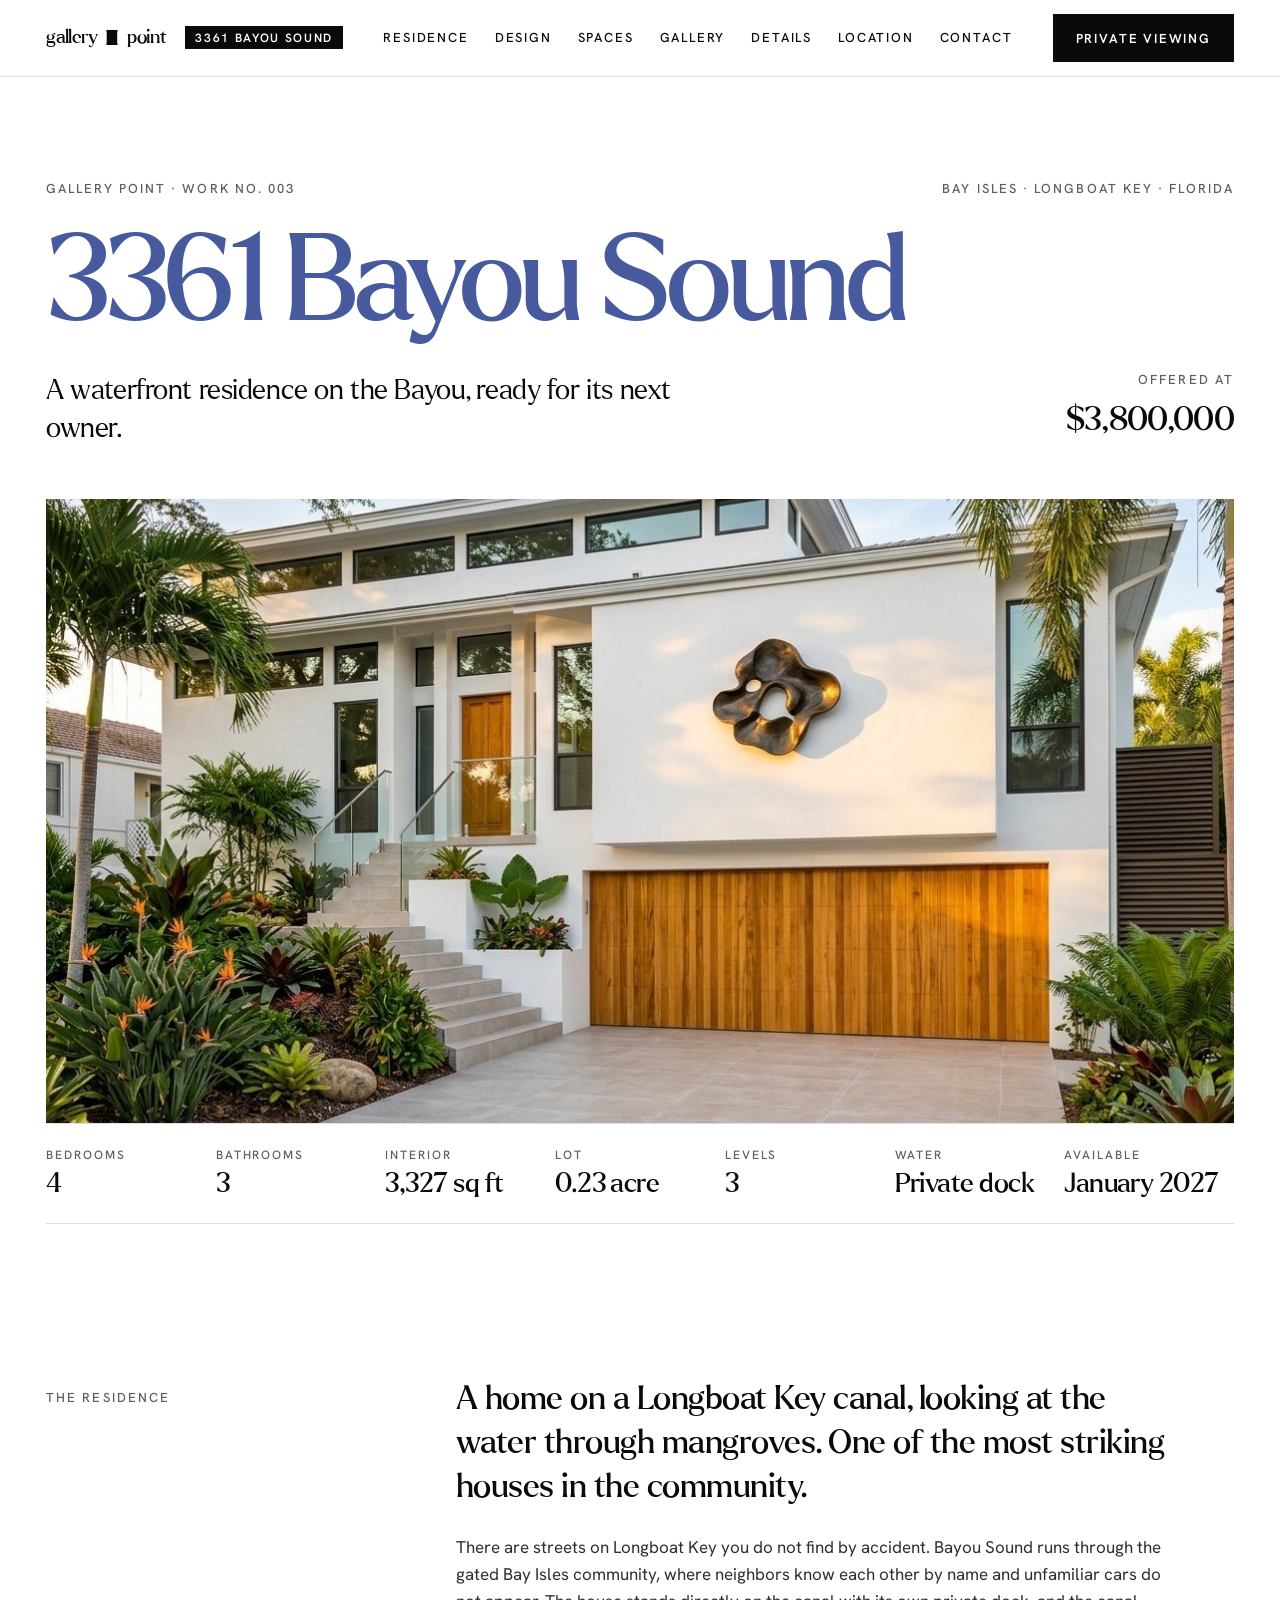
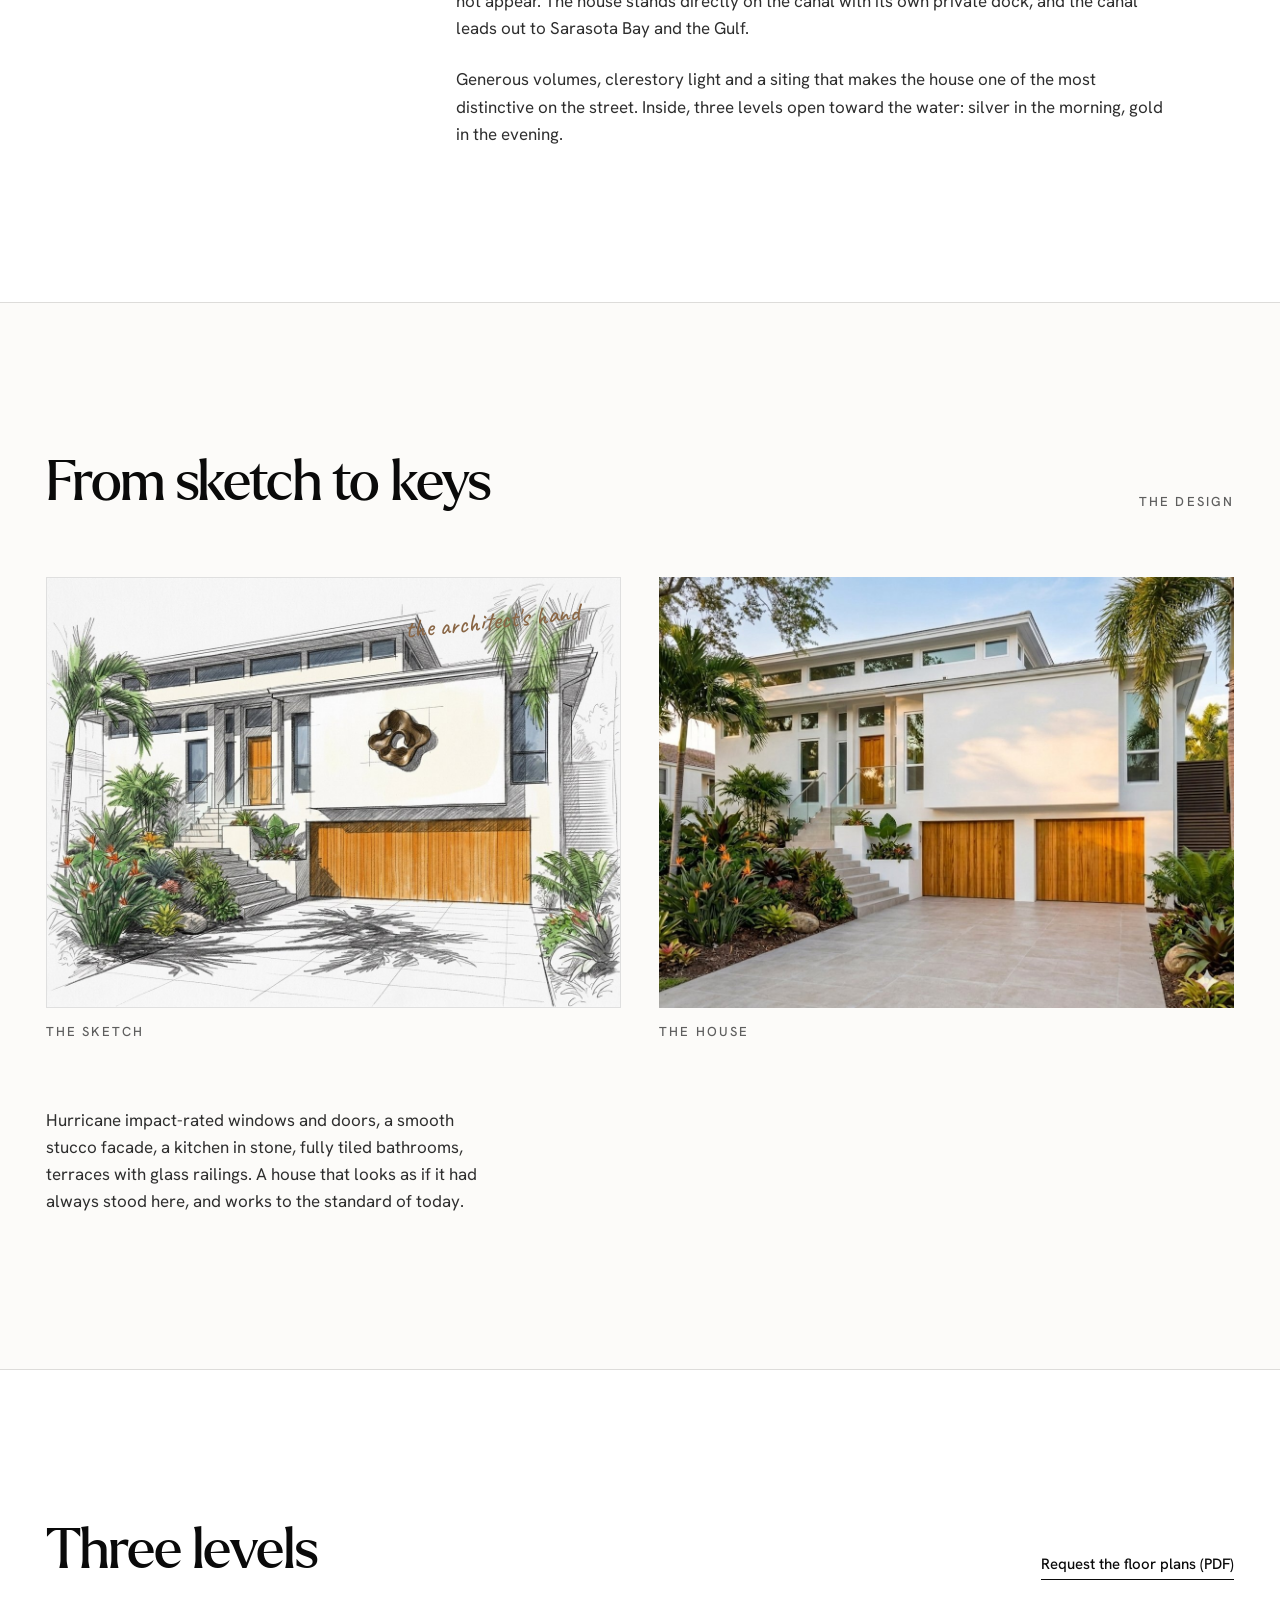
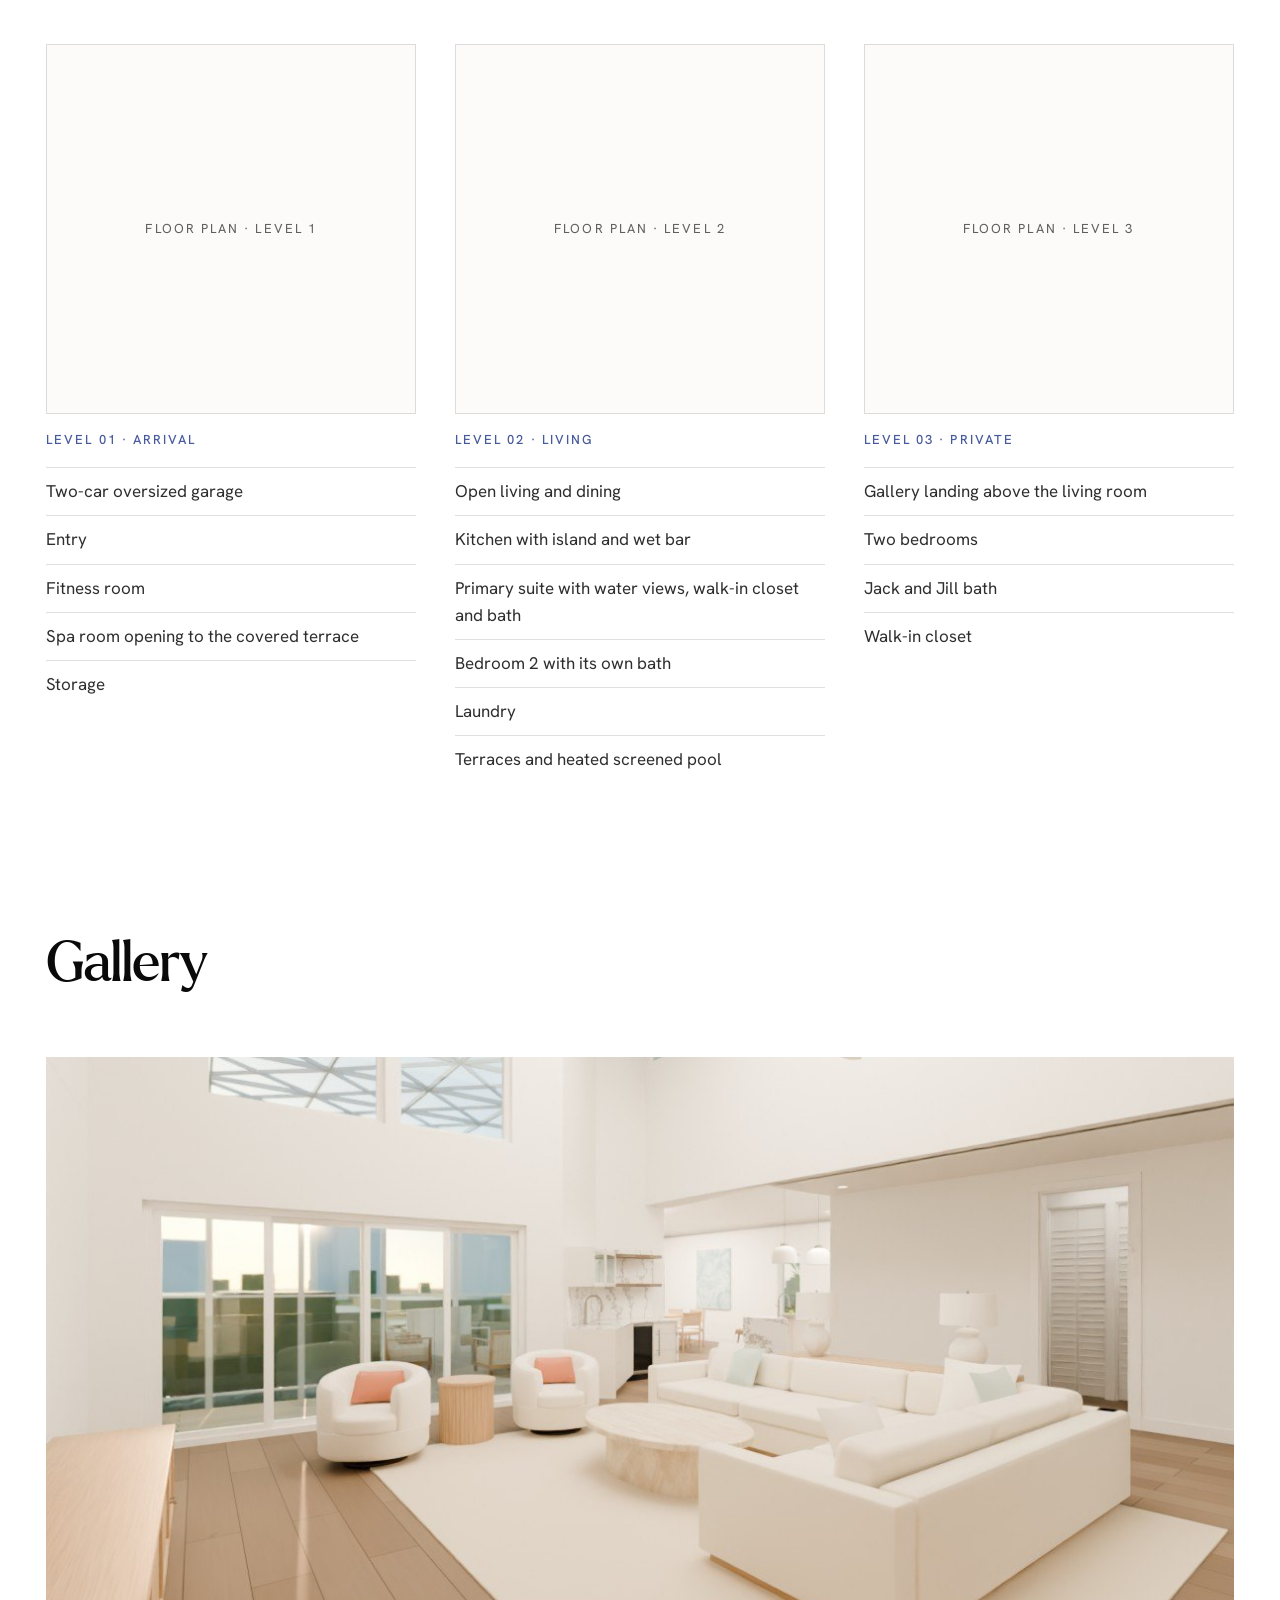
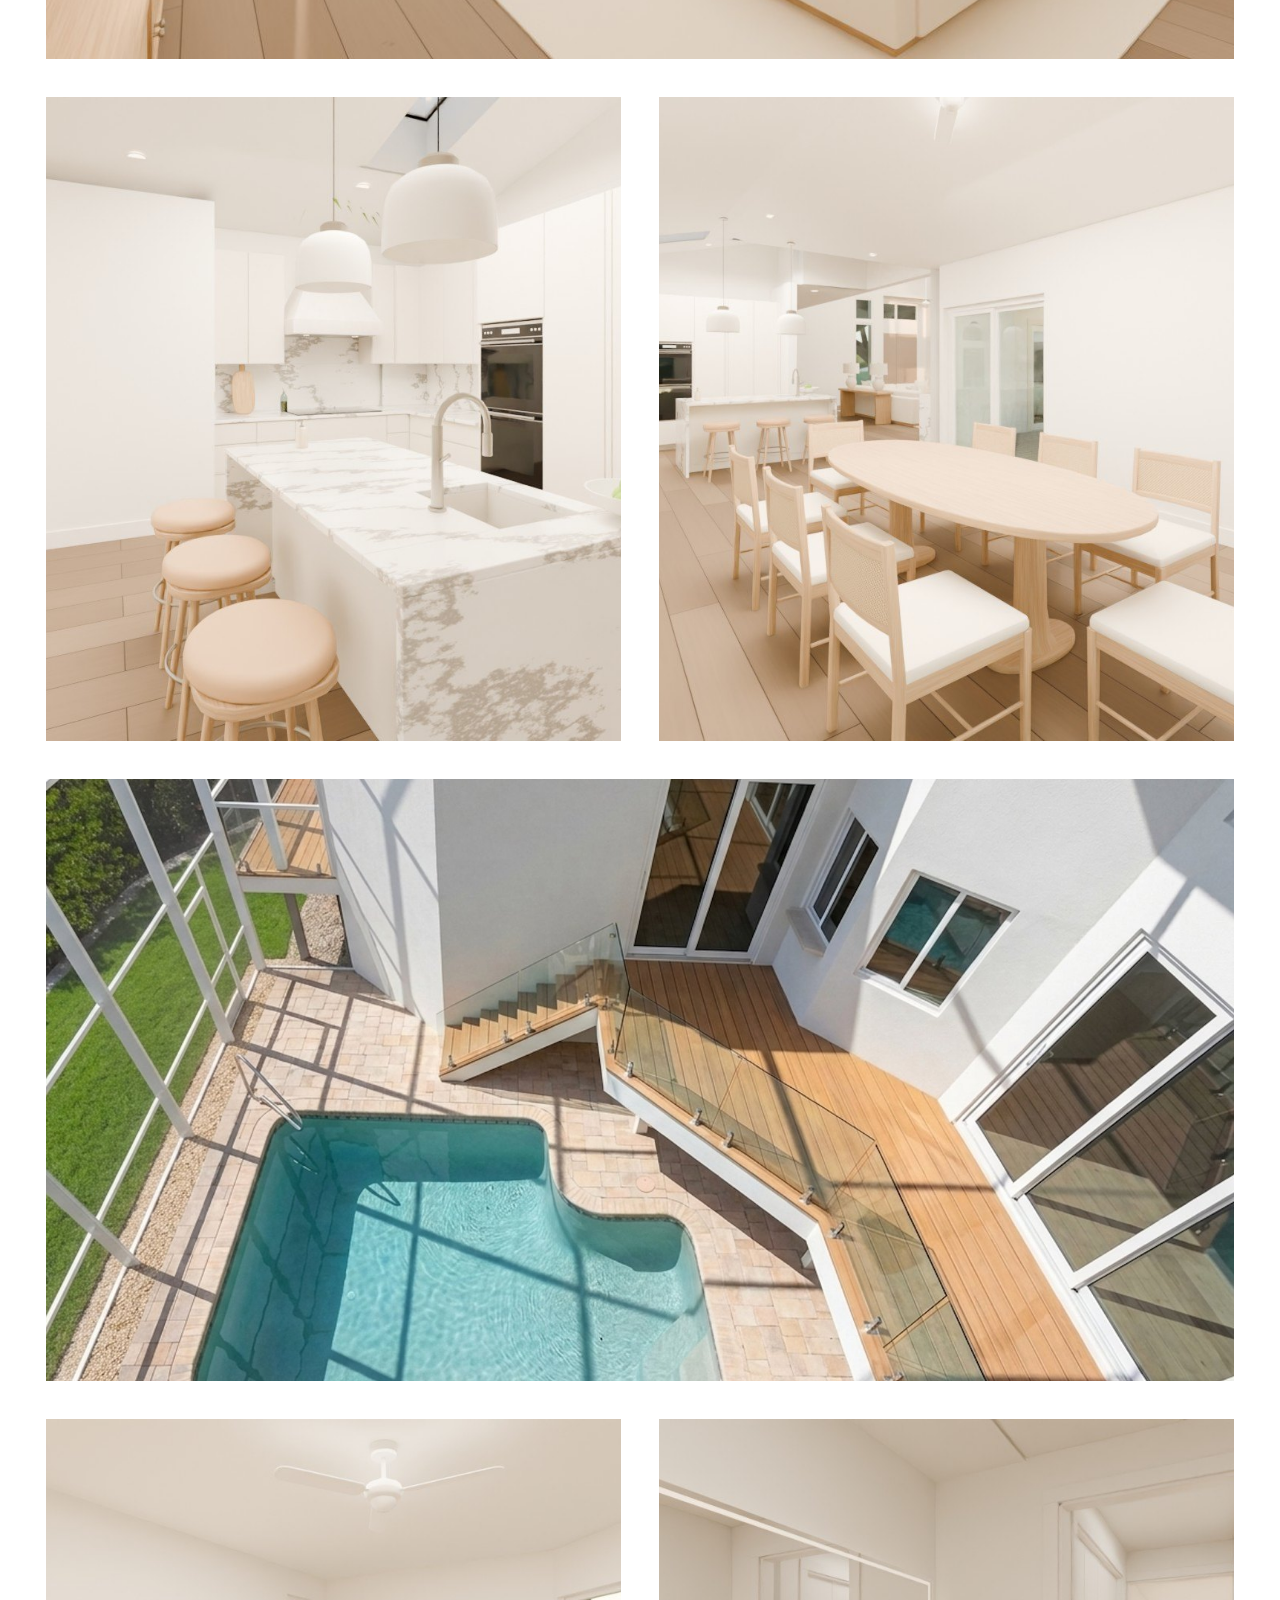
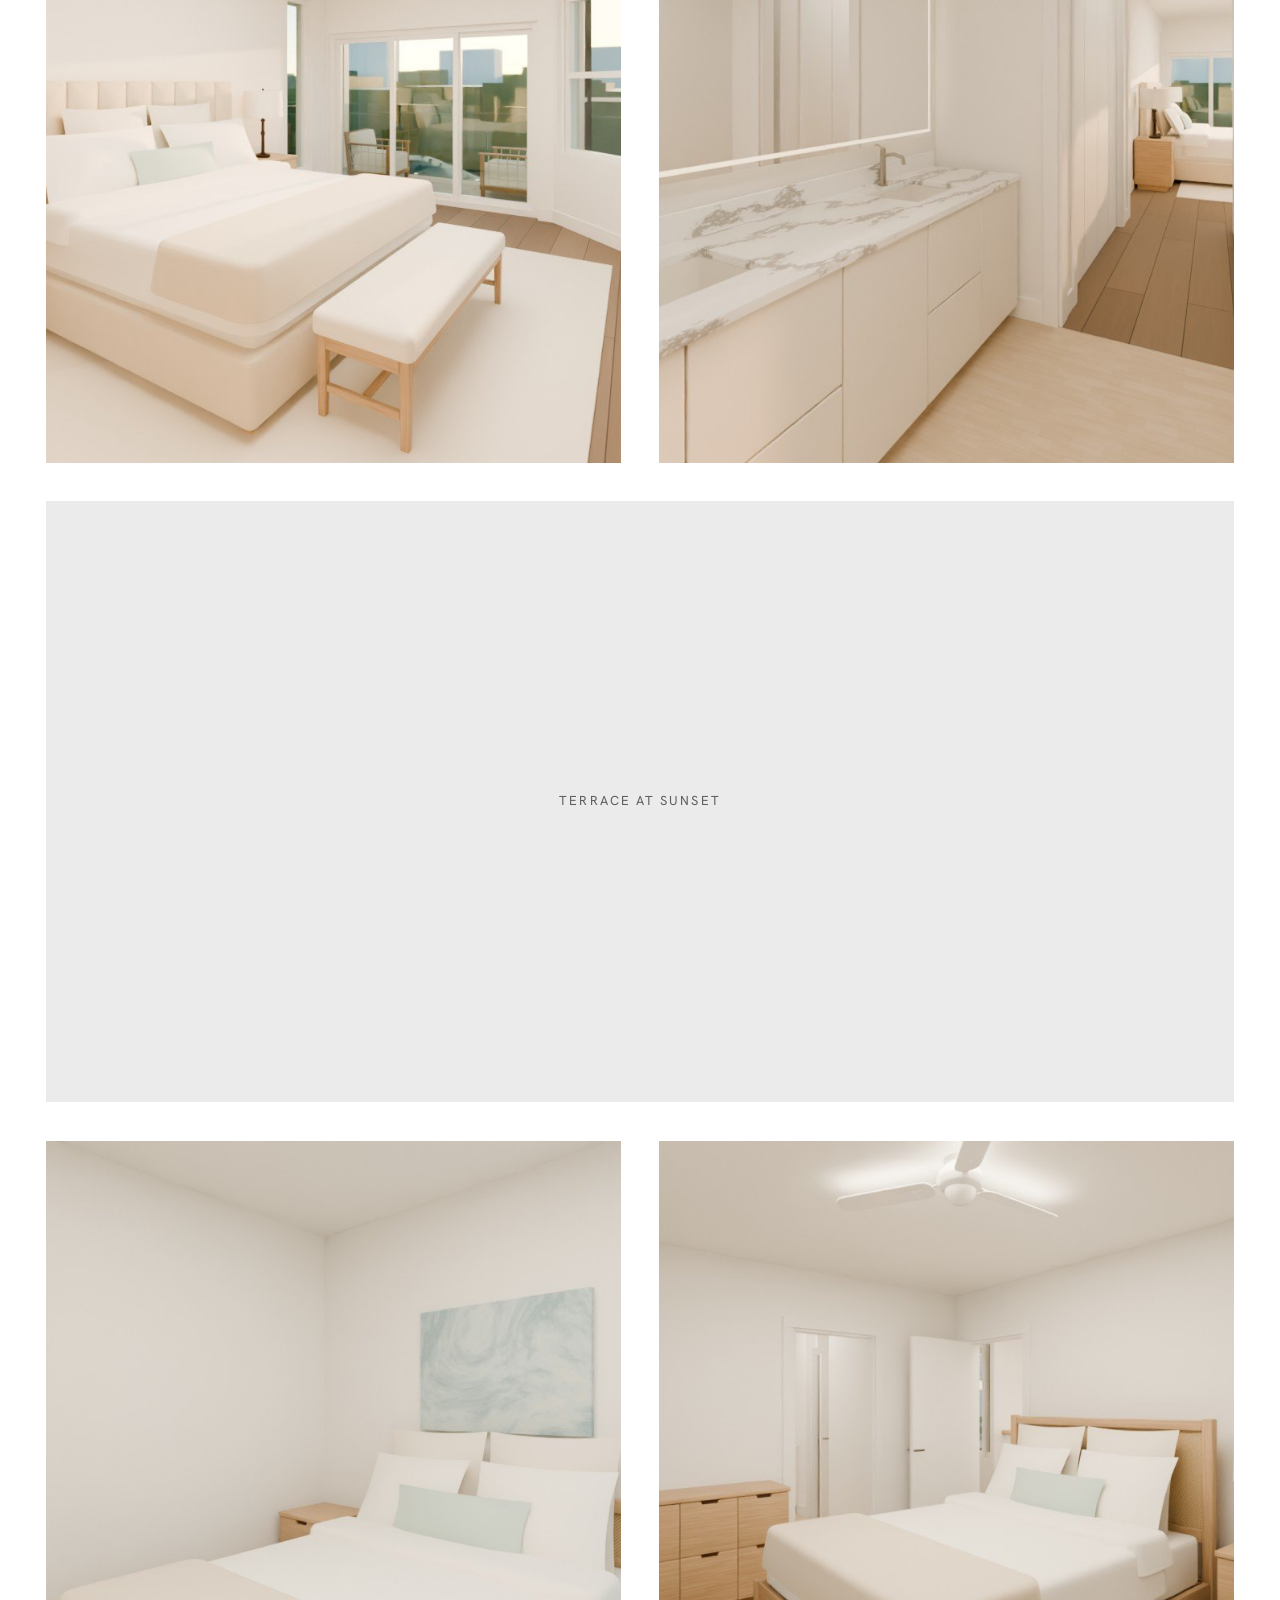
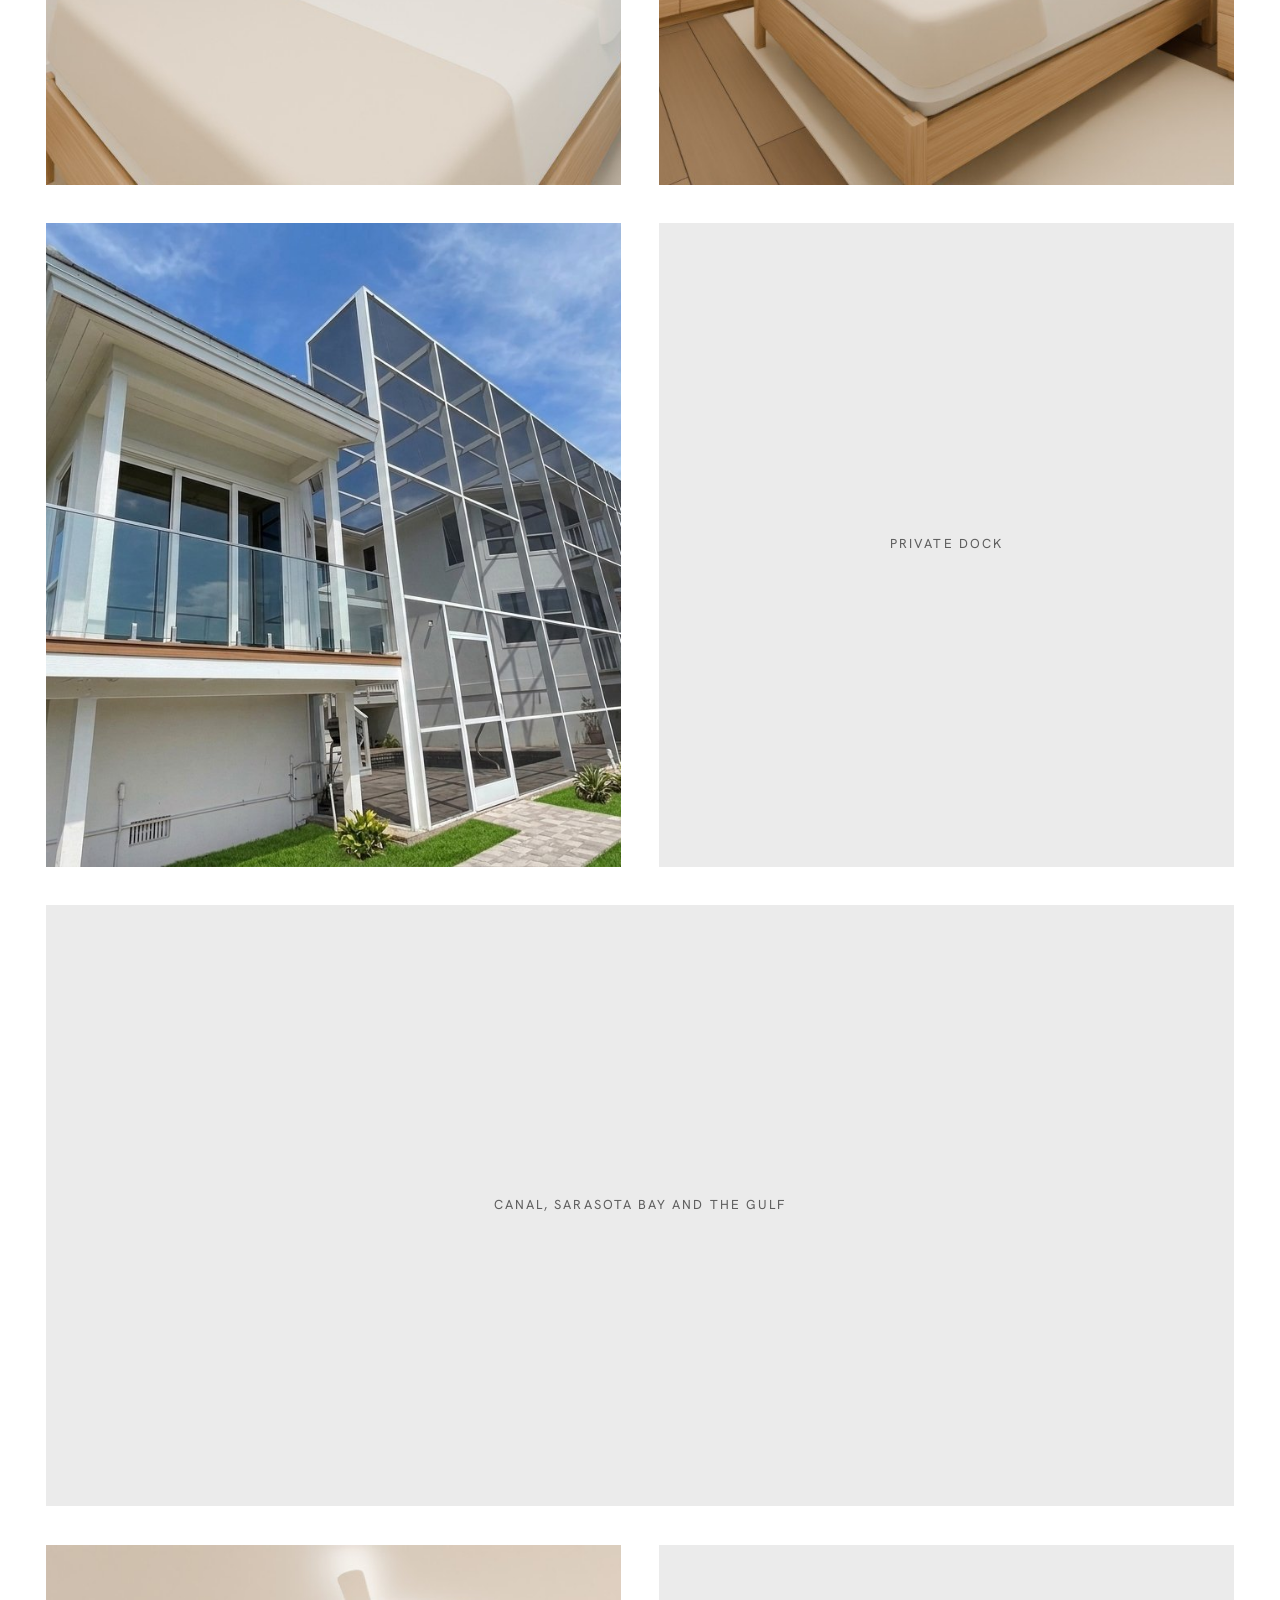
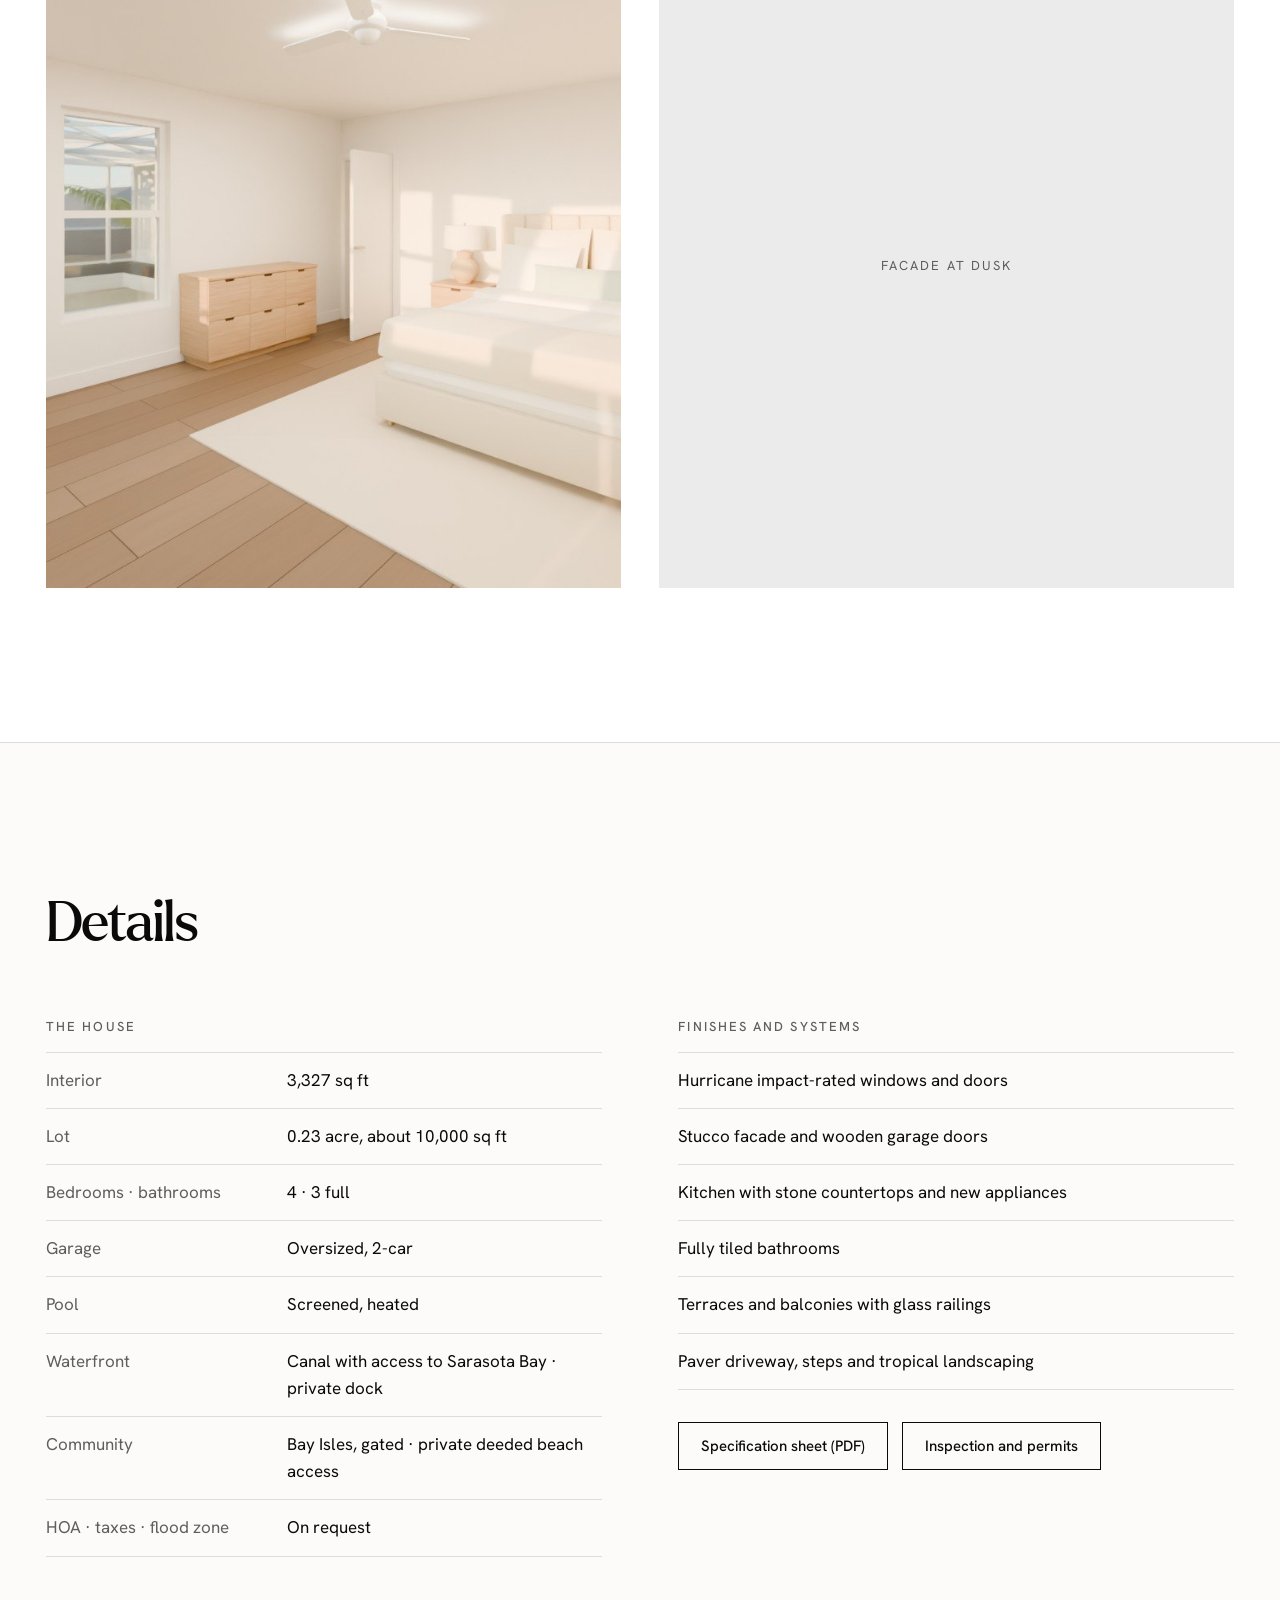
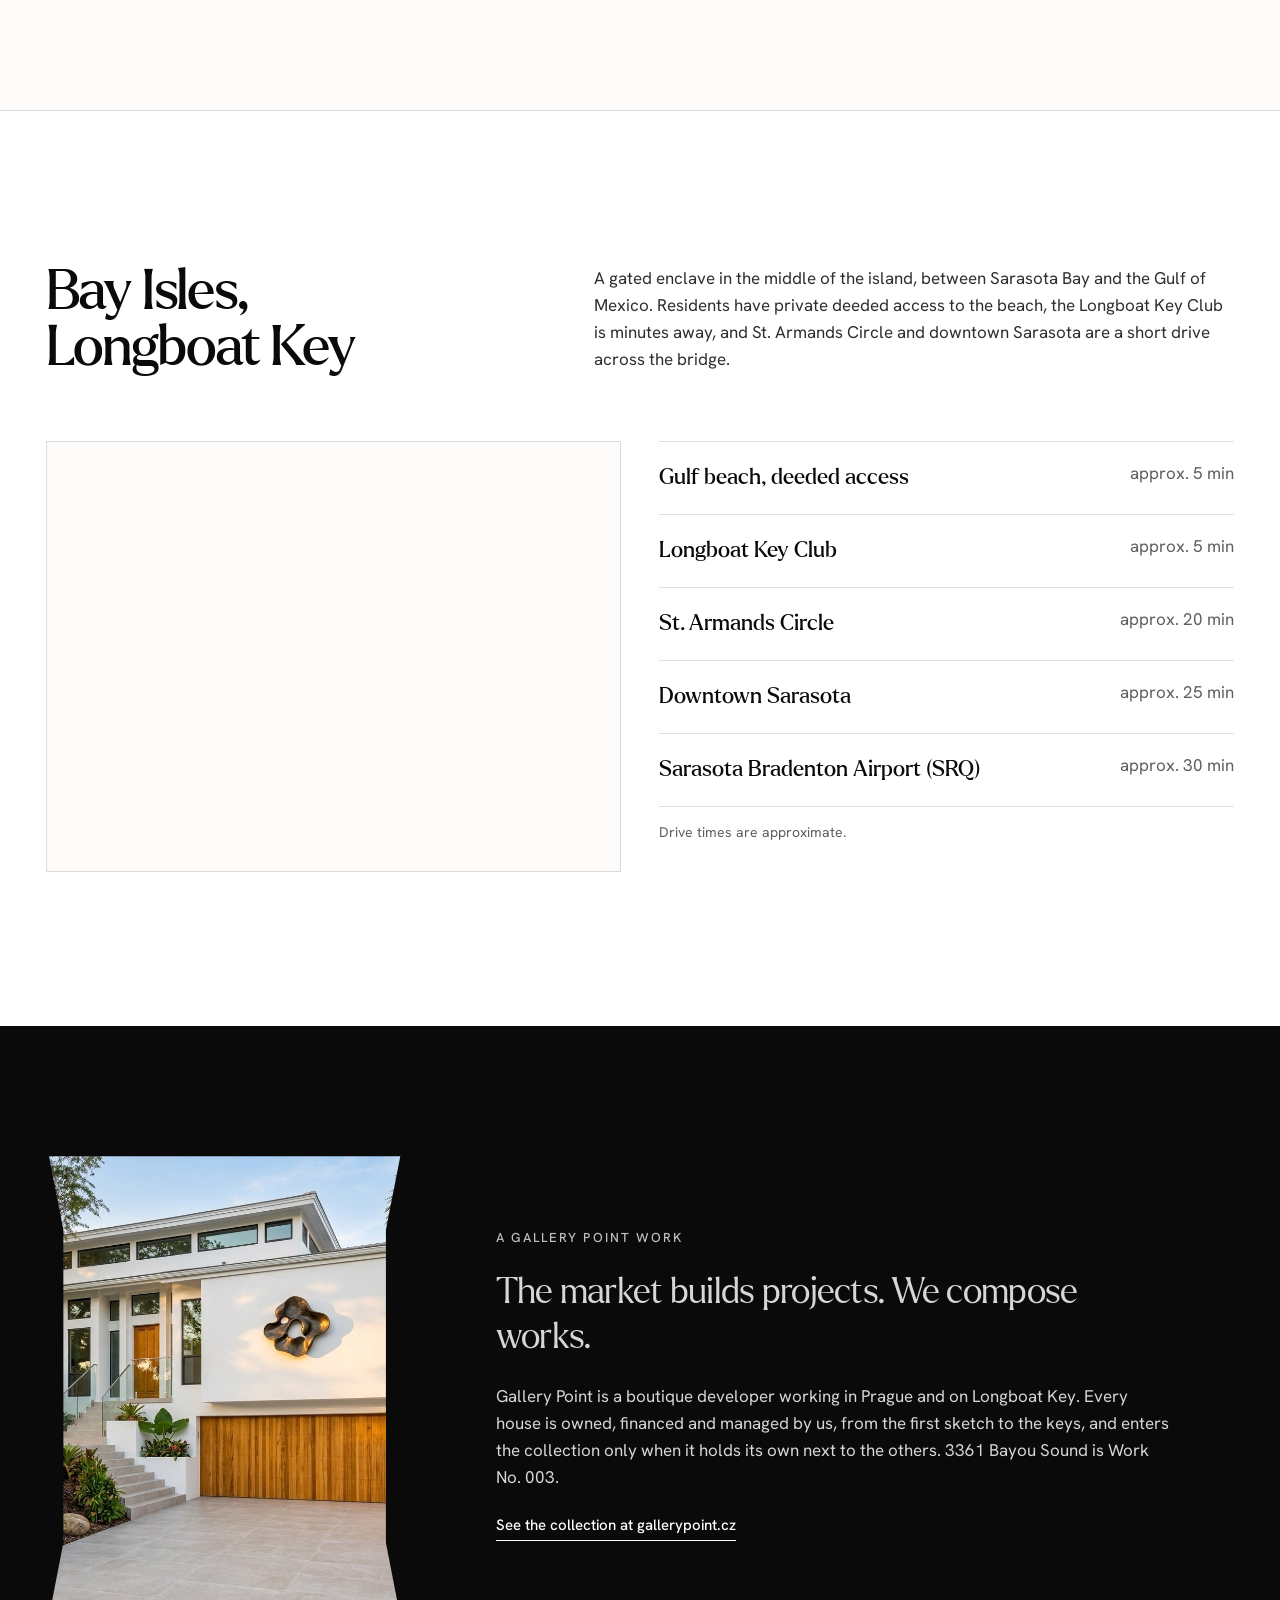
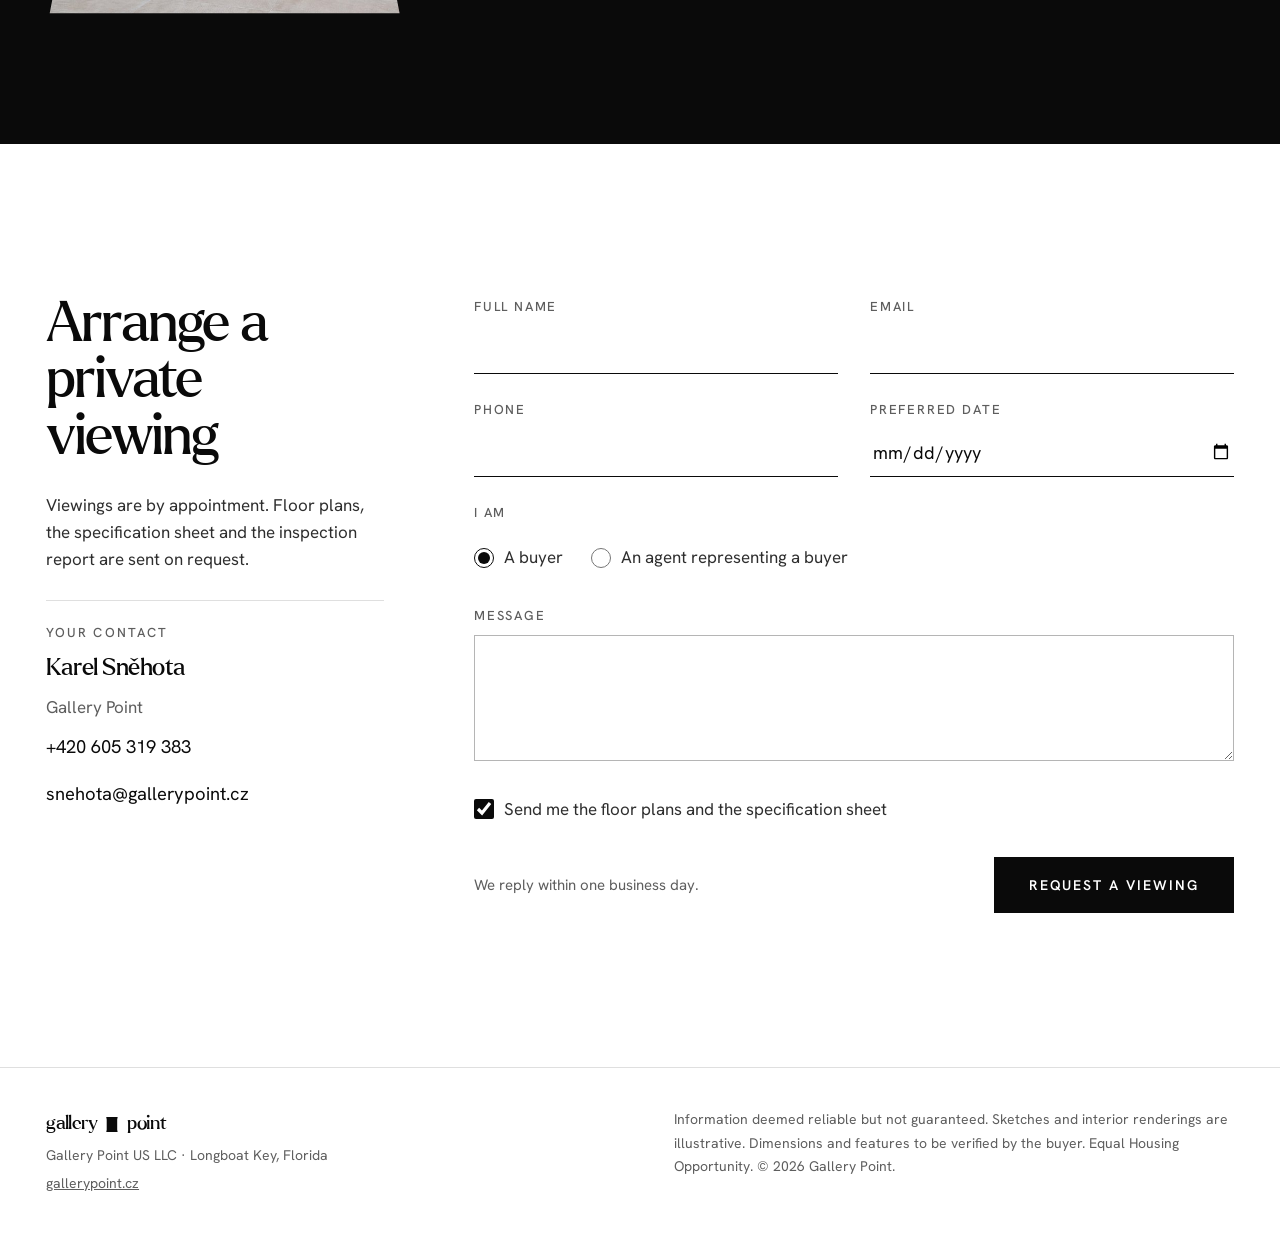
==== index.html @ 467a2fed "Fill room lists from the 3D model Co-Authored-By: Claude Opus 5.5 <noreply@anthropic.com> Claude-Ses" ====
<!doctype html>
<html lang="en" style="--acc:#475A9D">
<head>
<meta charset="utf-8">
<meta name="viewport" content="width=device-width, initial-scale=1">
<title>3361 Bayou Sound · Waterfront residence on Longboat Key · Gallery Point</title>
<meta name="description" content="A four-bedroom waterfront residence on a Bay Isles canal, Longboat Key, Florida. Private dock, heated screened pool, gated community with deeded beach access. Offered at $3,800,000.">
<link rel="canonical" href="https://bayousound3361.com/">
<meta name="theme-color" content="#FFFFFF">

<meta property="og:type" content="website">
<meta property="og:title" content="3361 Bayou Sound · Longboat Key, Florida">
<meta property="og:description" content="A waterfront residence on the Bayou. Four bedrooms, private dock, heated pool. A Gallery Point work.">
<meta property="og:url" content="https://bayousound3361.com/">
<meta property="og:image" content="https://bayousound3361.com/og.jpg">
<meta name="twitter:card" content="summary_large_image">

<link rel="preload" href="assets/fonts/Larken-Regular.woff2" as="font" type="font/woff2" crossorigin>
<link rel="preload" href="assets/img/hero-facade.jpg" as="image">
<link rel="preconnect" href="https://fonts.googleapis.com">
<link rel="preconnect" href="https://fonts.gstatic.com" crossorigin>
<link href="https://fonts.googleapis.com/css2?family=Hanken+Grotesk:wght@400;500;600&family=Caveat:wght@500&display=swap" rel="stylesheet">
<link rel="stylesheet" href="assets/css/gp-project.css">
<link rel="icon" href="data:image/svg+xml,%3Csvg xmlns='http://www.w3.org/2000/svg' viewBox='0 0 78 100'%3E%3Cpath d='M1.1 2.8 L0.6 0.5 H76.8 L73.6 16.4 V84.2 L76.6 99.5 H0.8 L3.7 84.2 V16.4 Z' fill='%230A0A0A'/%3E%3C/svg%3E">

<script type="application/ld+json">
{
  "@context": "https://schema.org",
  "@type": "RealEstateListing",
  "name": "3361 Bayou Sound",
  "url": "https://bayousound3361.com/",
  "image": "https://bayousound3361.com/assets/img/hero-facade.jpg",
  "description": "Four-bedroom waterfront residence on a Bay Isles canal, Longboat Key, Florida.",
  "offers": { "@type": "Offer", "price": 3800000, "priceCurrency": "USD", "availability": "https://schema.org/PreOrder" },
  "about": {
    "@type": "SingleFamilyResidence",
    "address": { "@type": "PostalAddress", "streetAddress": "3361 Bayou Sound", "addressLocality": "Longboat Key", "addressRegion": "FL", "postalCode": "34228", "addressCountry": "US" },
    "numberOfBedrooms": 4,
    "numberOfBathroomsTotal": 3,
    "floorSize": { "@type": "QuantitativeValue", "value": 3327, "unitCode": "FTK" }
  },
  "provider": { "@type": "Organization", "name": "Gallery Point", "url": "https://gallerypoint.cz" }
}
</script>
</head>
<body>
<a class="skip" href="#main">Skip to content</a>

<!-- HEADER -->
<header class="hdr">
  <div class="wrap hdr__in">
    <a class="wm" href="#top" aria-label="Gallery Point, 3361 Bayou Sound">
      <span>gallery</span>
      <svg viewBox="0 0 78 100" aria-hidden="true"><path d="M1.1 2.8 L0.6 0.5 H76.8 L73.6 16.4 V84.2 L76.6 99.5 H0.8 L3.7 84.2 V16.4 Z"/></svg>
      <span>point</span>
      <span class="wm__tag">3361 Bayou Sound</span>
    </a>
    <button class="menu-btn" type="button" aria-expanded="false" aria-controls="nav">Menu</button>
    <nav class="nav" id="nav" aria-label="Sections">
      <a href="#residence">Residence</a>
      <a href="#design">Design</a>
      <a href="#spaces">Spaces</a>
      <a href="#gallery">Gallery</a>
      <a href="#details">Details</a>
      <a href="#location">Location</a>
      <a href="#viewing">Contact</a>
    </nav>
    <a class="btn" href="#viewing">Private viewing</a>
  </div>
</header>

<main id="main">

<!-- HERO -->
<section class="wrap hero" id="top">
  <div class="hero__kick">
    <span class="label">Gallery Point · Work No. 003</span>
    <span class="label">Bay Isles · Longboat Key · Florida</span>
  </div>
  <h1 class="hero__title">3361 Bayou Sound</h1>
  <div class="hero__row">
    <p class="hero__sub">A waterfront residence on the Bayou, ready for its next owner.</p>
    <p class="hero__price"><span class="label">Offered at</span><strong>$3,800,000</strong></p>
  </div>
  <img class="hero__img" src="assets/img/hero-facade.jpg" width="1192" height="896" fetchpriority="high"
       alt="Street facade of 3361 Bayou Sound with sculptural wall piece, wooden garage doors and tropical landscaping">
  <dl class="facts">
    <div><dt>Bedrooms</dt><dd>4</dd></div>
    <div><dt>Bathrooms</dt><dd>3</dd></div>
    <div><dt>Interior</dt><dd>3,327 sq ft</dd></div>
    <div><dt>Lot</dt><dd>0.23 acre</dd></div>
    <div><dt>Levels</dt><dd>3</dd></div>
    <div><dt>Water</dt><dd>Private dock</dd></div>
    <div><dt>Available</dt><dd>January 2027</dd></div>
  </dl>
</section>

<!-- RESIDENCE -->
<section class="wrap sec split" id="residence">
  <h2 class="label split__aside">The residence</h2>
  <div class="split__main">
    <p class="lede">A home on a Longboat Key canal, looking at the water through mangroves. One of the most striking houses in the community.</p>
    <p class="body">There are streets on Longboat Key you do not find by accident. Bayou Sound runs through the gated Bay Isles community, where neighbors know each other by name and unfamiliar cars do not appear. The house stands directly on the canal with its own private dock, and the canal leads out to Sarasota Bay and the Gulf.</p>
    <p class="body">Generous volumes, clerestory light and a siting that makes the house one of the most distinctive on the street. Inside, three levels open toward the water: silver in the morning, gold in the evening.</p>
  </div>
</section>

<!-- DESIGN -->
<section class="band" id="design">
  <div class="wrap sec">
    <div class="sec-head">
      <h2 class="h2">From sketch to keys</h2>
      <span class="label">The design</span>
    </div>
    <div class="pair">
      <figure class="fig">
        <div class="frame">
          <img src="assets/img/sketch-facade.jpg" width="1192" height="896" loading="lazy" alt="Architect's sketch of the facade">
          <span class="note" aria-hidden="true">the architect's hand</span>
        </div>
        <figcaption class="label">The sketch</figcaption>
      </figure>
      <figure class="fig">
        <img src="assets/img/facade-built.jpg" width="1193" height="896" loading="lazy" alt="The facade as built">
        <figcaption class="label">The house</figcaption>
      </figure>
    </div>
    <div class="renew">
      <p class="body">Hurricane impact-rated windows and doors, a smooth stucco facade, a kitchen in stone, fully tiled bathrooms, terraces with glass railings. A house that looks as if it had always stood here, and works to the standard of today.</p>
    </div>
  </div>
</section>

<!-- SPACES -->
<section class="wrap sec" id="spaces">
  <div class="sec-head">
    <h2 class="h2">Three levels</h2>
    <a class="link" href="#viewing">Request the floor plans (PDF)</a>
  </div>
  <div class="levels">
    <article class="level">
      <div class="level__plan" data-label="Floor plan · Level 1"><img src="assets/img/plans/level-1.png" alt="Floor plan, level 1" loading="lazy" onerror="this.parentNode.classList.add('missing')"></div>
      <h3>Level 01 · Arrival</h3>
      <ul><li>Two-car oversized garage</li><li>Entry</li><li>Fitness room</li><li>Spa room opening to the covered terrace</li><li>Storage</li></ul>
    </article>
    <article class="level">
      <div class="level__plan" data-label="Floor plan · Level 2"><img src="assets/img/plans/level-2.png" alt="Floor plan, level 2" loading="lazy" onerror="this.parentNode.classList.add('missing')"></div>
      <h3>Level 02 · Living</h3>
      <ul><li>Open living and dining</li><li>Kitchen with island and wet bar</li><li>Primary suite with water views, walk-in closet and bath</li><li>Bedroom 2 with its own bath</li><li>Laundry</li><li>Terraces and heated screened pool</li></ul>
    </article>
    <article class="level">
      <div class="level__plan" data-label="Floor plan · Level 3"><img src="assets/img/plans/level-3.png" alt="Floor plan, level 3" loading="lazy" onerror="this.parentNode.classList.add('missing')"></div>
      <h3>Level 03 · Private</h3>
      <ul><li>Gallery landing above the living room</li><li>Two bedrooms</li><li>Jack and Jill bath</li><li>Walk-in closet</li></ul>
    </article>
  </div>
</section>

<!-- GALLERY: drop photos into assets/img/gallery under these names; empty slots show their label -->
<section class="wrap" id="gallery" style="padding-bottom:var(--sec)">
  <div class="sec-head">
    <h2 class="h2">Gallery</h2>
  </div>
  <div class="gallery">
    <figure class="shot shot--full" data-label="Living room toward the water"><img src="assets/img/gallery/01-living.jpg" width="1200" height="800" alt="Living room toward the water" loading="lazy" onerror="this.parentNode.classList.add('missing')"></figure>
    <div class="pair">
      <figure class="shot shot--tall" data-label="Kitchen"><img src="assets/img/gallery/02-kitchen.jpg" width="1200" height="800" alt="Kitchen" loading="lazy" onerror="this.parentNode.classList.add('missing')"></figure>
      <figure class="shot shot--tall" data-label="Dining"><img src="assets/img/gallery/03-dining.jpg" width="1200" height="800" alt="Dining" loading="lazy" onerror="this.parentNode.classList.add('missing')"></figure>
    </div>
    <figure class="shot shot--full" data-label="Heated screened pool"><img src="assets/img/gallery/04-pool.jpg" width="1600" height="1047" alt="Heated screened pool and teak deck seen from above" loading="lazy" onerror="this.parentNode.classList.add('missing')"></figure>
    <div class="pair">
      <figure class="shot shot--tall" data-label="Primary suite"><img src="assets/img/gallery/05-primary-suite.jpg" width="1200" height="800" alt="Primary suite" loading="lazy" onerror="this.parentNode.classList.add('missing')"></figure>
      <figure class="shot shot--tall" data-label="Primary bathroom"><img src="assets/img/gallery/06-primary-bath.jpg" width="1200" height="800" alt="Primary bathroom" loading="lazy" onerror="this.parentNode.classList.add('missing')"></figure>
    </div>
    <figure class="shot shot--full" data-label="Terrace at sunset"><img src="assets/img/gallery/07-terrace-sunset.jpg" alt="Terrace at sunset" loading="lazy" onerror="this.parentNode.classList.add('missing')"></figure>
    <div class="pair">
      <figure class="shot shot--tall" data-label="Bedroom 2"><img src="assets/img/gallery/08-bedroom-2.jpg" width="1200" height="800" alt="Bedroom 2" loading="lazy" onerror="this.parentNode.classList.add('missing')"></figure>
      <figure class="shot shot--tall" data-label="Bedroom 3"><img src="assets/img/gallery/09-bedroom-3.jpg" width="1200" height="800" alt="Bedroom 3" loading="lazy" onerror="this.parentNode.classList.add('missing')"></figure>
    </div>
    <div class="pair">
      <figure class="shot shot--tall" data-label="Water side"><img src="assets/img/gallery/11-water-side.jpg" width="1365" height="768" alt="Water side of the house with glass balcony and screened pool enclosure" loading="lazy" onerror="this.parentNode.classList.add('missing')"></figure>
      <figure class="shot shot--tall" data-label="Private dock"><img src="assets/img/gallery/10-dock.jpg" alt="Private dock on the canal" loading="lazy" onerror="this.parentNode.classList.add('missing')"></figure>
    </div>
    <figure class="shot shot--full" data-label="Canal, Sarasota Bay and the Gulf"><img src="assets/img/gallery/12-drone.jpg" alt="Aerial view of the canal, Sarasota Bay and the Gulf" loading="lazy" onerror="this.parentNode.classList.add('missing')"></figure>
    <div class="pair">
      <figure class="shot shot--tall" data-label="Bedroom 4"><img src="assets/img/gallery/13-bedroom-4.jpg" width="1200" height="800" alt="Bedroom 4" loading="lazy" onerror="this.parentNode.classList.add('missing')"></figure>
      <figure class="shot shot--tall" data-label="Facade at dusk"><img src="assets/img/gallery/14-facade-dusk.jpg" alt="Facade at dusk" loading="lazy" onerror="this.parentNode.classList.add('missing')"></figure>
    </div>
  </div>
</section>

<!-- DETAILS -->
<section class="band" id="details">
  <div class="wrap sec">
    <div class="sec-head"><h2 class="h2">Details</h2></div>
    <div class="cols">
      <div class="spec">
        <span class="label">The house</span>
        <dl>
          <div><dt>Interior</dt><dd>3,327 sq ft</dd></div>
          <div><dt>Lot</dt><dd>0.23 acre, about 10,000 sq ft</dd></div>
          <div><dt>Bedrooms · bathrooms</dt><dd>4 · 3 full</dd></div>
          <div><dt>Garage</dt><dd>Oversized, 2-car</dd></div>
          <div><dt>Pool</dt><dd>Screened, heated</dd></div>
          <div><dt>Waterfront</dt><dd>Canal with access to Sarasota Bay · private dock</dd></div>
          <div><dt>Community</dt><dd>Bay Isles, gated · private deeded beach access</dd></div>
          <div><dt>HOA · taxes · flood zone</dt><dd>On request</dd></div>
        </dl>
      </div>
      <div class="spec">
        <span class="label">Finishes and systems</span>
        <ul>
          <li>Hurricane impact-rated windows and doors</li>
          <li>Stucco facade and wooden garage doors</li>
          <li>Kitchen with stone countertops and new appliances</li>
          <li>Fully tiled bathrooms</li>
          <li>Terraces and balconies with glass railings</li>
          <li>Paver driveway, steps and tropical landscaping</li>
        </ul>
        <div class="docs">
          <a class="btn btn--line" href="#viewing">Specification sheet (PDF)</a>
          <a class="btn btn--line" href="#viewing">Inspection and permits</a>
        </div>
      </div>
    </div>
  </div>
</section>

<!-- LOCATION -->
<section class="wrap sec" id="location">
  <div class="split" style="margin-bottom:clamp(40px,5vw,64px)">
    <h2 class="h2" style="flex:1 1 300px">Bay Isles,<br>Longboat Key</h2>
    <p class="body" style="flex:999 1 460px;max-width:640px">A gated enclave in the middle of the island, between Sarasota Bay and the Gulf of Mexico. Residents have private deeded access to the beach, the Longboat Key Club is minutes away, and St. Armands Circle and downtown Sarasota are a short drive across the bridge.</p>
  </div>
  <div class="pair" style="align-items:start">
    <div class="map">
      <iframe title="Map of 3361 Bayou Sound, Longboat Key" loading="lazy" referrerpolicy="no-referrer-when-downgrade"
              src="https://maps.google.com/maps?q=3361%20Bayou%20Sound%2C%20Longboat%20Key%2C%20FL%2034228&z=13&output=embed"></iframe>
    </div>
    <div>
      <ul class="dist">
        <li><b>Gulf beach, deeded access</b><span>approx. 5 min</span></li>
        <li><b>Longboat Key Club</b><span>approx. 5 min</span></li>
        <li><b>St. Armands Circle</b><span>approx. 20 min</span></li>
        <li><b>Downtown Sarasota</b><span>approx. 25 min</span></li>
        <li><b>Sarasota Bradenton Airport (SRQ)</b><span>approx. 30 min</span></li>
      </ul>
      <p class="fine">Drive times are approximate.</p>
    </div>
  </div>
</section>

<!-- A GALLERY POINT WORK (identical on every project site) -->
<section class="gp">
  <div class="wrap gp__in">
    <div class="gp__img"><img src="assets/img/hero-facade.jpg" width="1192" height="896" loading="lazy" alt=""></div>
    <div class="gp__txt">
      <span class="label">A Gallery Point work</span>
      <p class="gp__quote">The market builds projects. We compose works.</p>
      <p>Gallery Point is a boutique developer working in Prague and on Longboat Key. Every house is owned, financed and managed by us, from the first sketch to the keys, and enters the collection only when it holds its own next to the others. 3361 Bayou Sound is Work No. 003.</p>
      <a class="link" href="https://gallerypoint.cz">See the collection at gallerypoint.cz</a>
    </div>
  </div>
</section>

<!-- CONTACT -->
<section class="wrap sec contact" id="viewing">
  <div class="contact__aside">
    <h2 class="h2">Arrange a private viewing</h2>
    <p class="body">Viewings are by appointment. Floor plans, the specification sheet and the inspection report are sent on request.</p>
    <div class="card">
      <span class="label">Your contact</span>
      <span class="card__name">Karel Sněhota</span>
      <span style="color:var(--muted)">Gallery Point</span>
      <a href="tel:+420605319383">+420 605 319 383</a>
      <a href="mailto:snehota@gallerypoint.cz">snehota@gallerypoint.cz</a>
    </div>
  </div>

  <form class="form" id="viewing-form" action="https://formsubmit.co/snehota@gallerypoint.cz" method="POST" novalidate>
    <input type="hidden" name="_subject" value="3361 Bayou Sound · viewing request">
    <input type="hidden" name="_template" value="table">
    <input type="hidden" name="_captcha" value="false">
    <input type="text" name="_honey" class="hp" tabindex="-1" autocomplete="off" aria-hidden="true">

    <label class="field">Full name<input type="text" name="name" autocomplete="name" required></label>
    <label class="field">Email<input type="email" name="email" autocomplete="email" required></label>
    <label class="field">Phone<input type="tel" name="phone" autocomplete="tel"></label>
    <label class="field">Preferred date<input type="date" name="preferred_date"></label>

    <fieldset class="choice full">
      <legend>I am</legend>
      <label><input type="radio" name="role" value="Buyer" checked>A buyer</label>
      <label><input type="radio" name="role" value="Agent representing a buyer">An agent representing a buyer</label>
    </fieldset>

    <label class="field full">Message<textarea name="message" rows="4"></textarea></label>
    <label class="check full"><input type="checkbox" name="send_documents" value="Yes" checked>Send me the floor plans and the specification sheet</label>

    <div class="form__end full">
      <p class="form__msg" role="status" aria-live="polite">We reply within one business day.</p>
      <button class="btn btn--lg" type="submit">Request a viewing</button>
    </div>
  </form>
</section>

</main>

<!-- FOOTER -->
<footer class="ftr">
  <div class="wrap ftr__in">
    <div class="ftr__co">
      <span class="wm" aria-hidden="true">gallery<svg viewBox="0 0 78 100"><path d="M1.1 2.8 L0.6 0.5 H76.8 L73.6 16.4 V84.2 L76.6 99.5 H0.8 L3.7 84.2 V16.4 Z"/></svg>point</span>
      <span>Gallery Point US LLC · Longboat Key, Florida</span>
      <a href="https://gallerypoint.cz">gallerypoint.cz</a>
    </div>
    <p>Information deemed reliable but not guaranteed. Sketches and interior renderings are illustrative. Dimensions and features to be verified by the buyer. Equal Housing Opportunity. © <span id="yr">2026</span> Gallery Point.</p>
  </div>
</footer>

<script src="assets/js/site.js" defer></script>
</body>
</html>
---- assets/css/gp-project.css ----
/* Gallery Point · project site template
   One stylesheet for every project website. A project changes only
   --acc on <html> and its content. No animations by design. */

@font-face{font-family:"Larken";src:url("../fonts/Larken-Light.woff2") format("woff2");font-weight:300;font-style:normal;font-display:swap}
@font-face{font-family:"Larken";src:url("../fonts/Larken-LightItalic.woff2") format("woff2");font-weight:300;font-style:italic;font-display:swap}
@font-face{font-family:"Larken";src:url("../fonts/Larken-Regular.woff2") format("woff2");font-weight:400;font-style:normal;font-display:swap}
@font-face{font-family:"Larken";src:url("../fonts/Larken-Italic.woff2") format("woff2");font-weight:400;font-style:italic;font-display:swap}

:root{
  --wall:#FFFFFF;
  --mat:#FCFBF9;
  --stone:#EBEBEB;
  --ink:#0A0A0A;
  --text:#2E2E2E;
  --muted:#5E5E5E;
  --faint:#767676;
  --line:rgba(10,10,10,.13);
  --hand:#8A6746;
  --acc:#475A9D;               /* project accent, overridden per site */
  --serif:"Larken",Georgia,"Times New Roman",serif;
  --sans:"Hanken Grotesk",Helvetica,Arial,sans-serif;
  --script:"Caveat",cursive;
  --pad:clamp(16px,3.6vw,52px);
  --max:1440px;
  --sec:clamp(96px,12vw,170px);
  --gap:clamp(18px,3vw,46px);
}

*,*::before,*::after{box-sizing:border-box}
html{scroll-behavior:auto;scroll-padding-top:96px;-webkit-text-size-adjust:100%}
body{margin:0;background:var(--wall);color:var(--ink);font-family:var(--sans);font-size:17px;line-height:1.6;-webkit-font-smoothing:antialiased}
img{display:block;max-width:100%;height:auto}
a{color:inherit}
a:hover{color:var(--muted)}
:focus-visible{outline:2px solid var(--acc);outline-offset:3px}
h1,h2,h3,p,figure,dl,dd,ol,ul{margin:0}
ul,ol{padding:0;list-style:none}

.wrap{max-width:var(--max);margin:0 auto;padding-inline:var(--pad)}
.skip{position:absolute;left:-9999px;top:0;background:var(--ink);color:#fff;padding:12px 18px;z-index:100}
.skip:focus{left:12px;top:12px}

/* text roles */
.label{font-size:13px;font-weight:500;letter-spacing:.16em;text-transform:uppercase;color:var(--muted)}
.h2{font-family:var(--serif);font-weight:400;font-size:clamp(2.2rem,4.4vw,3.8rem);line-height:1;letter-spacing:-.035em}
.lede{font-family:var(--serif);font-weight:400;font-size:clamp(1.6rem,2.6vw,2.3rem);line-height:1.32;letter-spacing:-.015em}
.body{color:var(--text)}
.note{font-family:var(--script);font-weight:500;color:var(--hand);line-height:1;display:inline-block}
.link{text-decoration:none;border-bottom:1px solid currentColor;padding-bottom:3px;font-size:15px;font-weight:500}
.sec{padding-block:var(--sec)}
.sec-head{display:flex;flex-wrap:wrap;justify-content:space-between;align-items:flex-end;gap:20px 40px;margin-bottom:clamp(40px,5vw,64px)}
.band{background:var(--mat);border-block:1px solid var(--line)}

/* buttons */
.btn{display:inline-flex;align-items:center;justify-content:center;min-height:48px;padding:0 22px;background:var(--ink);color:#fff;text-decoration:none;font:600 13px/1 var(--sans);letter-spacing:.14em;text-transform:uppercase;border:1px solid var(--ink);cursor:pointer}
.btn:hover{background:#2E2E2E;color:#fff}
.btn--line{background:transparent;color:var(--ink);font:500 15px/1.2 var(--sans);letter-spacing:0;text-transform:none}
.btn--line:hover{background:var(--ink);color:#fff}
.btn--lg{min-height:56px;padding:0 34px;font-size:14px}

/* header */
.hdr{position:sticky;top:0;z-index:20;background:rgba(255,255,255,.96);border-bottom:1px solid var(--line)}
.hdr__in{display:flex;flex-wrap:wrap;align-items:center;justify-content:space-between;gap:12px 28px;padding-block:14px}
.wm{display:flex;align-items:center;gap:9px;text-decoration:none;font-family:var(--serif);font-size:19px;letter-spacing:-.03em;color:var(--ink)}
.wm svg{width:12px;height:15px;fill:currentColor}
.wm__tag{margin-left:10px;font:600 12px/1 var(--sans);letter-spacing:.14em;text-transform:uppercase;background:var(--ink);color:#fff;padding:6px 10px 5px}
.nav{display:flex;flex-wrap:wrap;gap:4px 26px}
.nav a{text-decoration:none;font-size:13px;font-weight:500;letter-spacing:.14em;text-transform:uppercase;padding:10px 0}
.menu-btn{display:none}

/* hero */
.hero{padding-top:clamp(56px,8vw,110px)}
.hero__kick{display:flex;flex-wrap:wrap;justify-content:space-between;gap:8px 24px}
.hero__title{margin-top:28px;font-family:var(--serif);font-weight:400;font-size:clamp(3rem,9.4vw,8.6rem);line-height:.96;letter-spacing:-.045em;color:var(--acc)}
.hero__row{margin-top:26px;display:flex;flex-wrap:wrap;align-items:flex-end;justify-content:space-between;gap:24px 48px}
.hero__sub{max-width:640px;font-family:var(--serif);font-weight:300;font-size:clamp(1.35rem,2.2vw,1.9rem);line-height:1.35;letter-spacing:-.015em}
.hero__price{display:flex;flex-direction:column;align-items:flex-end;gap:4px}
.hero__price strong{font-family:var(--serif);font-weight:400;font-size:clamp(1.6rem,2.6vw,2.3rem);letter-spacing:-.02em}
.hero__img{margin-top:clamp(32px,4vw,52px);width:100%;aspect-ratio:16/8.4;object-fit:cover;background:var(--stone)}

.facts{display:grid;grid-template-columns:repeat(auto-fit,minmax(min(150px,100%),1fr));border-bottom:1px solid var(--line)}
.facts>div{padding:22px 0;border-top:1px solid var(--line);display:flex;flex-direction:column;gap:4px}
.facts dt{font-size:12px;font-weight:500;letter-spacing:.16em;text-transform:uppercase;color:var(--muted)}
.facts dd{font-family:var(--serif);font-size:1.7rem;letter-spacing:-.02em;line-height:1.2}

/* two column story */
.split{display:flex;flex-wrap:wrap;gap:20px clamp(34px,7vw,120px)}
.split__aside{flex:1 1 220px;max-width:320px;padding-top:10px}
.split__main{flex:999 1 560px;min-width:0;max-width:720px;display:flex;flex-direction:column;gap:24px}

/* renewal */
.pair{display:grid;grid-template-columns:repeat(auto-fit,minmax(min(420px,100%),1fr));gap:var(--gap)}
.frame{position:relative;border:1px solid var(--line);background:#fff}
.frame .note{position:absolute;right:7%;top:7%;transform:rotate(-6deg);font-size:1.6rem}
.fig{display:flex;flex-direction:column;gap:14px}
.fig img{width:100%;aspect-ratio:4/3;object-fit:cover;background:var(--stone)}
.renew{margin-top:clamp(40px,5vw,72px);display:flex;flex-wrap:wrap;gap:32px clamp(34px,7vw,120px)}
.renew>p{flex:1 1 300px;max-width:460px}
.stages{flex:999 1 460px;min-width:0}
.stages li{display:grid;grid-template-columns:minmax(0,1fr) auto;gap:16px;align-items:baseline;padding:14px 0;border-top:1px solid var(--line)}
.stages li:last-child{border-bottom:1px solid var(--line)}
.stages b{display:flex;flex-wrap:wrap;align-items:center;gap:6px 14px;font-family:var(--serif);font-weight:400;font-size:1.6rem;letter-spacing:-.02em}
.stages time,.stages span{font-size:14px;color:var(--muted)}
.stages .is-now b::before{content:"";width:9px;height:9px;border-radius:50%;background:var(--acc);flex:none}
.stages .is-now span{color:var(--ink);font-weight:600}
.stages .is-next b,.stages .is-next span,.stages .is-next time{color:var(--faint)}
.stages .note{font-size:1.5rem;transform:rotate(-4deg)}

/* levels */
.levels{display:grid;grid-template-columns:repeat(auto-fit,minmax(min(300px,100%),1fr));gap:var(--gap)}
.level{display:flex;flex-direction:column;gap:16px}
.level__plan{aspect-ratio:1/1;border:1px solid var(--line);background:var(--mat)}
.level__plan img{width:100%;height:100%;object-fit:contain}
.level h3{font-size:13px;font-weight:500;letter-spacing:.16em;text-transform:uppercase;color:var(--acc)}
.level ul{display:flex;flex-direction:column}
.level li{padding:10px 0;border-top:1px solid var(--line);color:var(--text)}

/* gallery: full / pair rhythm */
.gallery{display:flex;flex-direction:column;gap:var(--gap)}
.shot{position:relative;background:var(--stone);overflow:hidden}
.shot img{width:100%;height:100%;object-fit:cover}
.shot--full{aspect-ratio:16/8.1}
.shot--tall{aspect-ratio:5/5.6}
.shot.missing img{display:none}
.shot.missing::after,.level__plan.missing::after{content:attr(data-label);position:absolute;inset:0;display:flex;align-items:center;justify-content:center;text-align:center;padding:16px;font-size:13px;letter-spacing:.16em;text-transform:uppercase;color:var(--muted)}
.level__plan{position:relative}
.level__plan.missing img{display:none}

/* details */
.cols{display:grid;grid-template-columns:repeat(auto-fit,minmax(min(440px,100%),1fr));gap:48px clamp(34px,6vw,100px)}
.spec .label{display:block;padding-bottom:14px}
.spec dl>div{display:grid;grid-template-columns:minmax(0,1fr) minmax(0,1.4fr);gap:16px;padding:14px 0;border-top:1px solid var(--line)}
.spec dl>div:last-child,.spec ul li:last-child{border-bottom:1px solid var(--line)}
.spec dt{color:var(--muted)}
.spec ul li{padding:14px 0;border-top:1px solid var(--line)}
.docs{margin-top:32px;display:flex;flex-wrap:wrap;gap:14px}

/* location */
.map{aspect-ratio:4/3;border:1px solid var(--line);background:var(--mat);overflow:hidden}
.map iframe{width:100%;height:100%;border:0;filter:grayscale(1) contrast(1.05)}
.dist li{display:grid;grid-template-columns:minmax(0,1fr) auto;gap:16px;padding:18px 0;border-top:1px solid var(--line)}
.dist li:last-child{border-bottom:1px solid var(--line)}
.dist b{font-family:var(--serif);font-weight:400;font-size:1.4rem}
.dist span{color:var(--muted)}
.fine{margin-top:14px;font-size:14px;color:var(--muted)}

/* gallery point block */
.gp{background:var(--ink);color:#fff}
.gp__in{display:flex;flex-wrap:wrap;align-items:center;gap:48px clamp(34px,7vw,120px);padding-block:clamp(80px,10vw,140px)}
.gp__img{flex:1 1 260px;max-width:360px}
.gp__img img{width:100%;aspect-ratio:78/100;object-fit:cover;clip-path:polygon(.8% .5%,98.4% .5%,94.4% 16.4%,94.4% 84.2%,98.2% 99.5%,1% 99.5%,4.8% 84.2%,4.8% 16.4%)}
.gp__txt{flex:999 1 460px;max-width:680px;display:flex;flex-direction:column;gap:22px}
.gp .label{color:#BDBDBD}
.gp__quote{font-family:var(--serif);font-weight:300;font-size:clamp(1.6rem,2.8vw,2.5rem);line-height:1.25;letter-spacing:-.02em}
.gp p{color:#D6D6D6}
.gp a{color:#fff;align-self:flex-start}

/* contact */
.contact{display:flex;flex-wrap:wrap;gap:56px clamp(34px,7vw,120px)}
.contact__aside{flex:1 1 320px;max-width:460px;display:flex;flex-direction:column;gap:26px}
.card{border-top:1px solid var(--line);padding-top:22px;display:flex;flex-direction:column;gap:6px}
.card__name{font-family:var(--serif);font-size:1.5rem;letter-spacing:-.02em}
.card a{font-size:1.15rem;text-decoration:none;padding:6px 0}
.form{flex:999 1 520px;min-width:0;max-width:760px;display:grid;grid-template-columns:repeat(auto-fit,minmax(min(260px,100%),1fr));gap:26px 32px;align-content:start}
.form .full{grid-column:1/-1}
.field{display:flex;flex-direction:column;gap:8px;font-size:13px;font-weight:500;letter-spacing:.14em;text-transform:uppercase;color:var(--muted)}
.field input,.field textarea{font:400 18px/1.4 var(--sans);letter-spacing:0;text-transform:none;color:var(--ink);background:transparent;border:0;border-bottom:1px solid var(--ink);padding:10px 2px;min-height:48px;border-radius:0}
.field textarea{border:1px solid rgba(10,10,10,.3);padding:12px;resize:vertical;min-height:120px}
.choice{margin:0;padding:0;border:0;display:flex;flex-wrap:wrap;gap:8px 28px}
.choice legend{padding:0 0 12px;font-size:13px;font-weight:500;letter-spacing:.14em;text-transform:uppercase;color:var(--muted)}
.choice label,.check{display:flex;align-items:center;gap:10px;min-height:44px;font-size:17px;color:var(--text);cursor:pointer}
.choice input,.check input{width:20px;height:20px;accent-color:var(--ink);flex:none;margin:0}
.form__end{display:flex;flex-wrap:wrap;align-items:center;justify-content:space-between;gap:16px}
.form__msg{font-size:15px;color:var(--muted);max-width:380px}
.form__msg.ok{color:var(--ink)}
.hp{position:absolute;left:-9999px}

/* footer */
.ftr{border-top:1px solid var(--line)}
.ftr__in{display:flex;flex-wrap:wrap;justify-content:space-between;gap:28px 48px;padding-block:40px 48px;font-size:14px;line-height:1.7;color:var(--muted)}
.ftr__co{display:flex;flex-direction:column;gap:4px}
.ftr p{max-width:560px}

/* phone */
@media (max-width:860px){
  .menu-btn{display:inline-flex;align-items:center;min-height:44px;padding:0 4px;background:none;border:0;font:500 13px/1 var(--sans);letter-spacing:.14em;text-transform:uppercase;color:var(--ink);cursor:pointer}
  .nav{display:none;flex-basis:100%;flex-direction:column;gap:0;border-top:1px solid var(--line)}
  .nav.open{display:flex}
  .nav a{padding:14px 0;border-bottom:1px solid var(--line);font-size:15px}
  .hdr .btn{display:none}
  .wm__tag{display:none}
  .hero__price{align-items:flex-start}
  .hero__img{aspect-ratio:4/3.4}
  .shot--full{aspect-ratio:4/3}
}

@media print{
  .hdr,.form,.map,.menu-btn{display:none}
  .gp{background:#fff;color:#000}
}
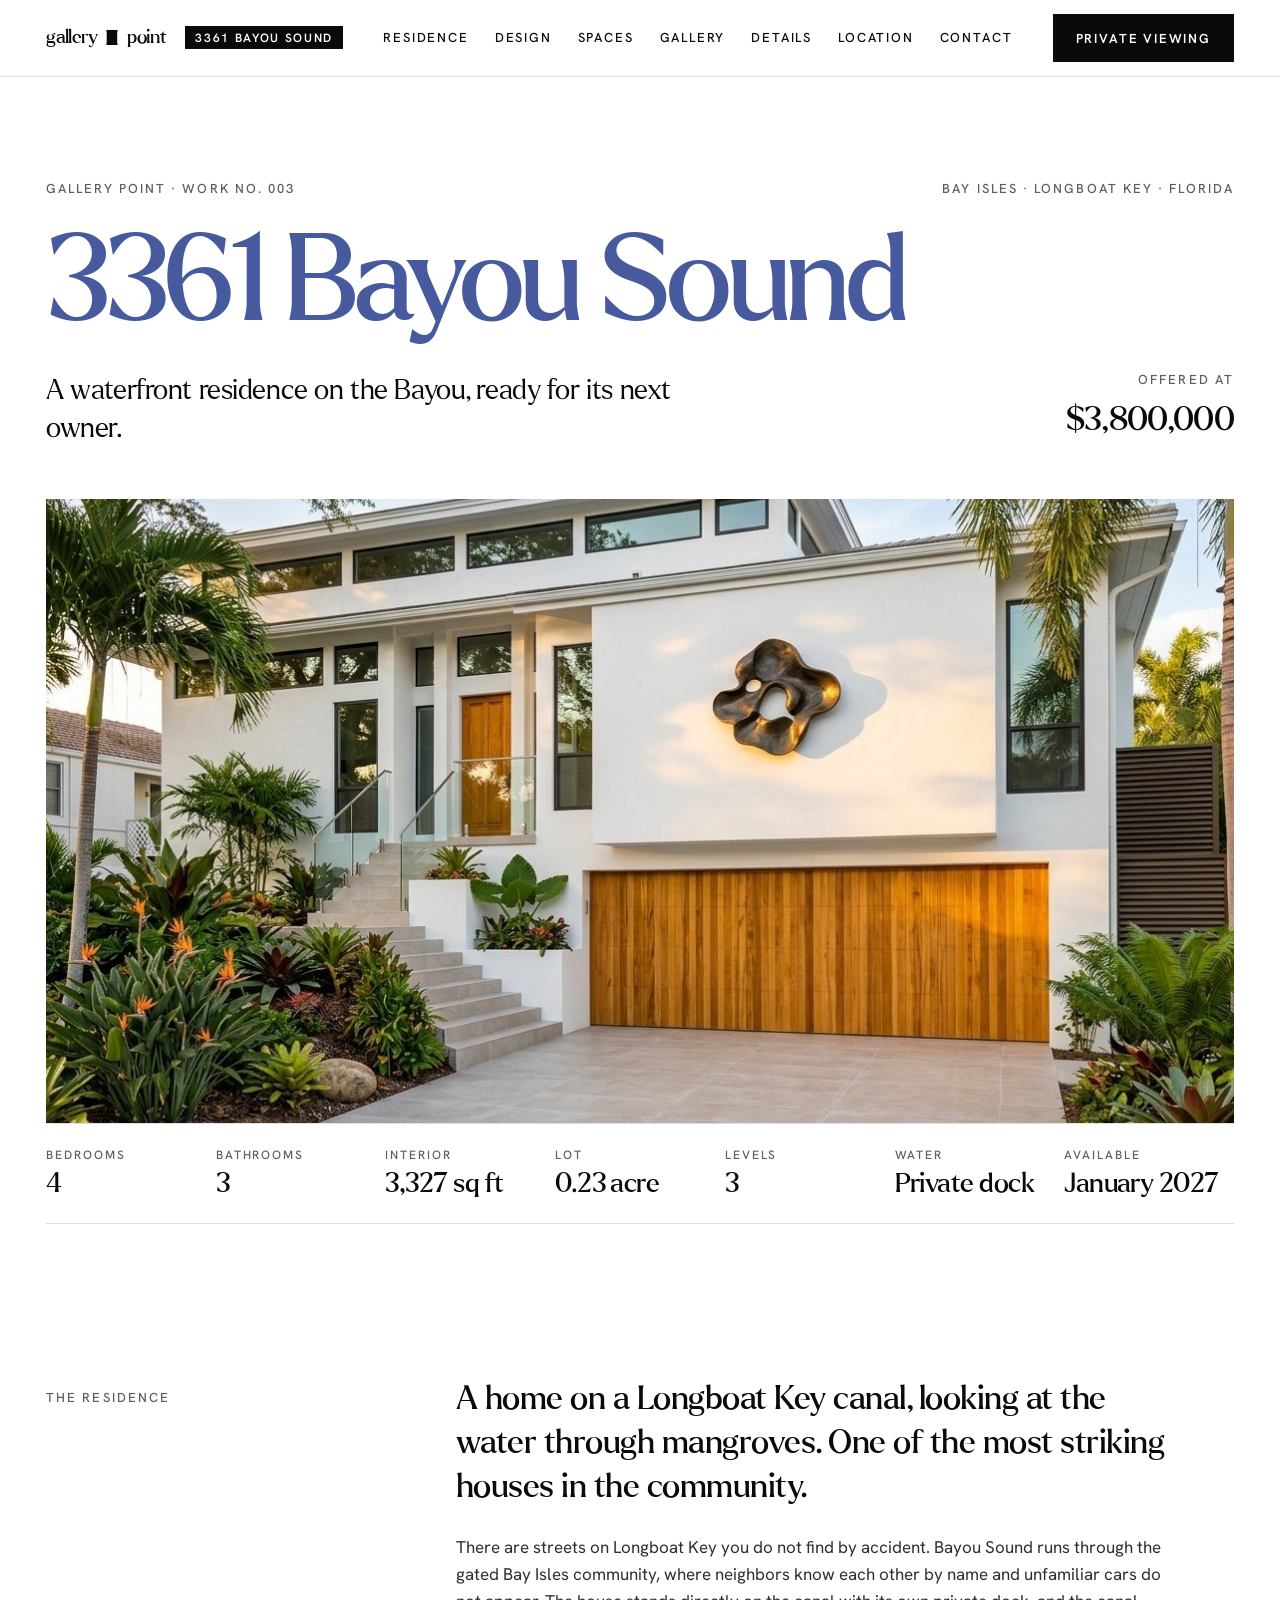
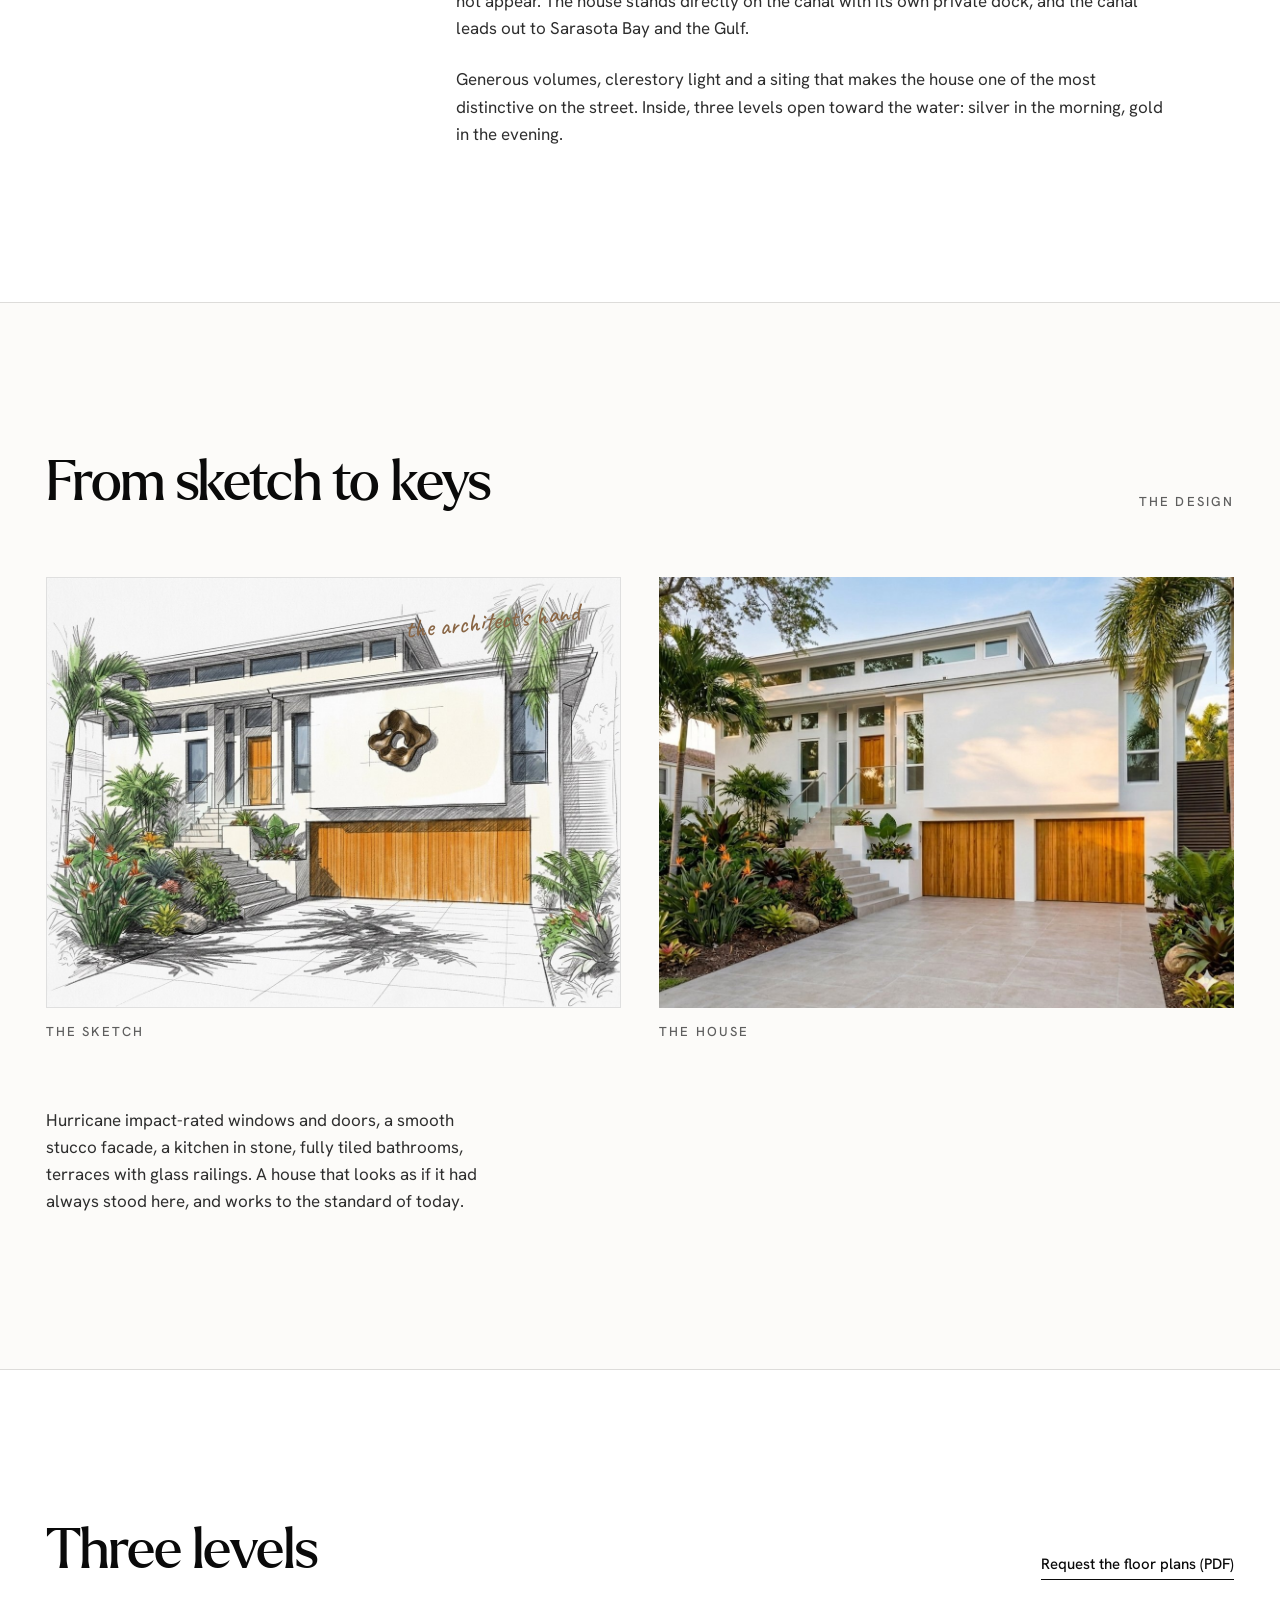
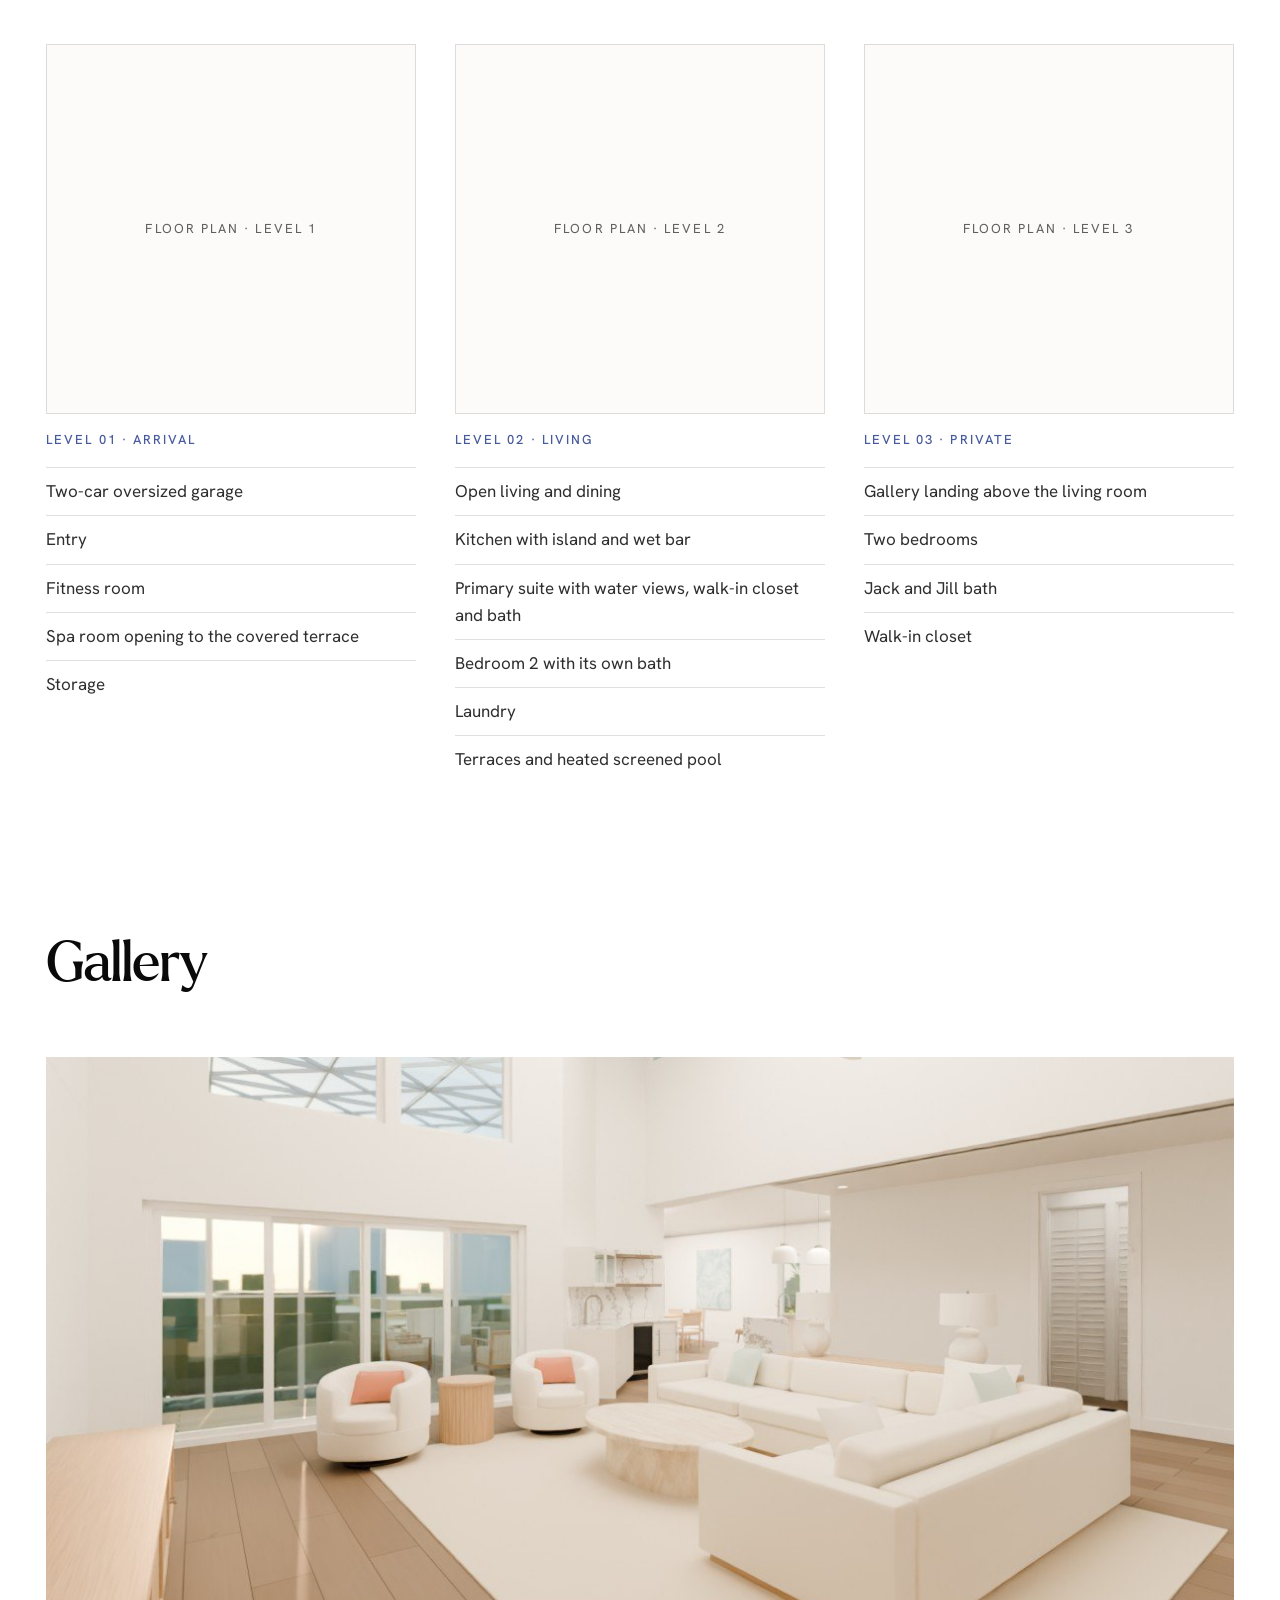
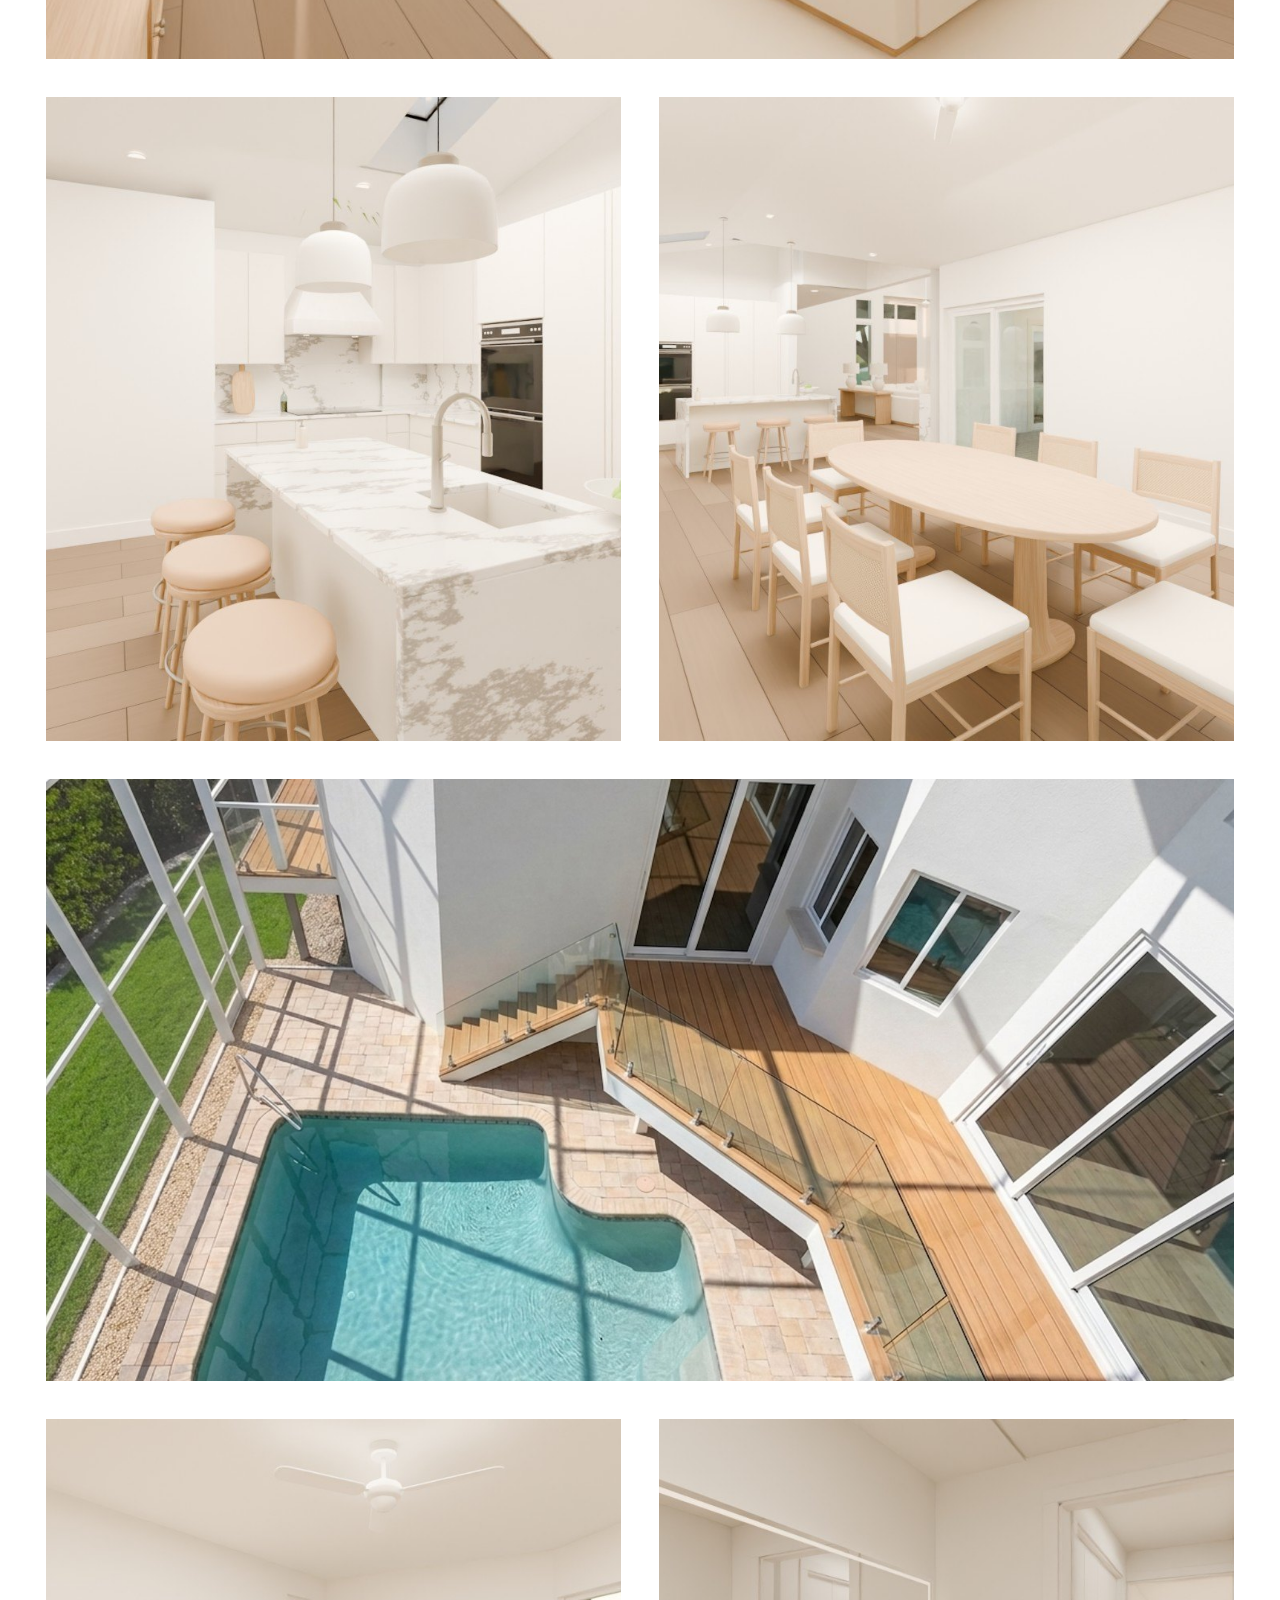
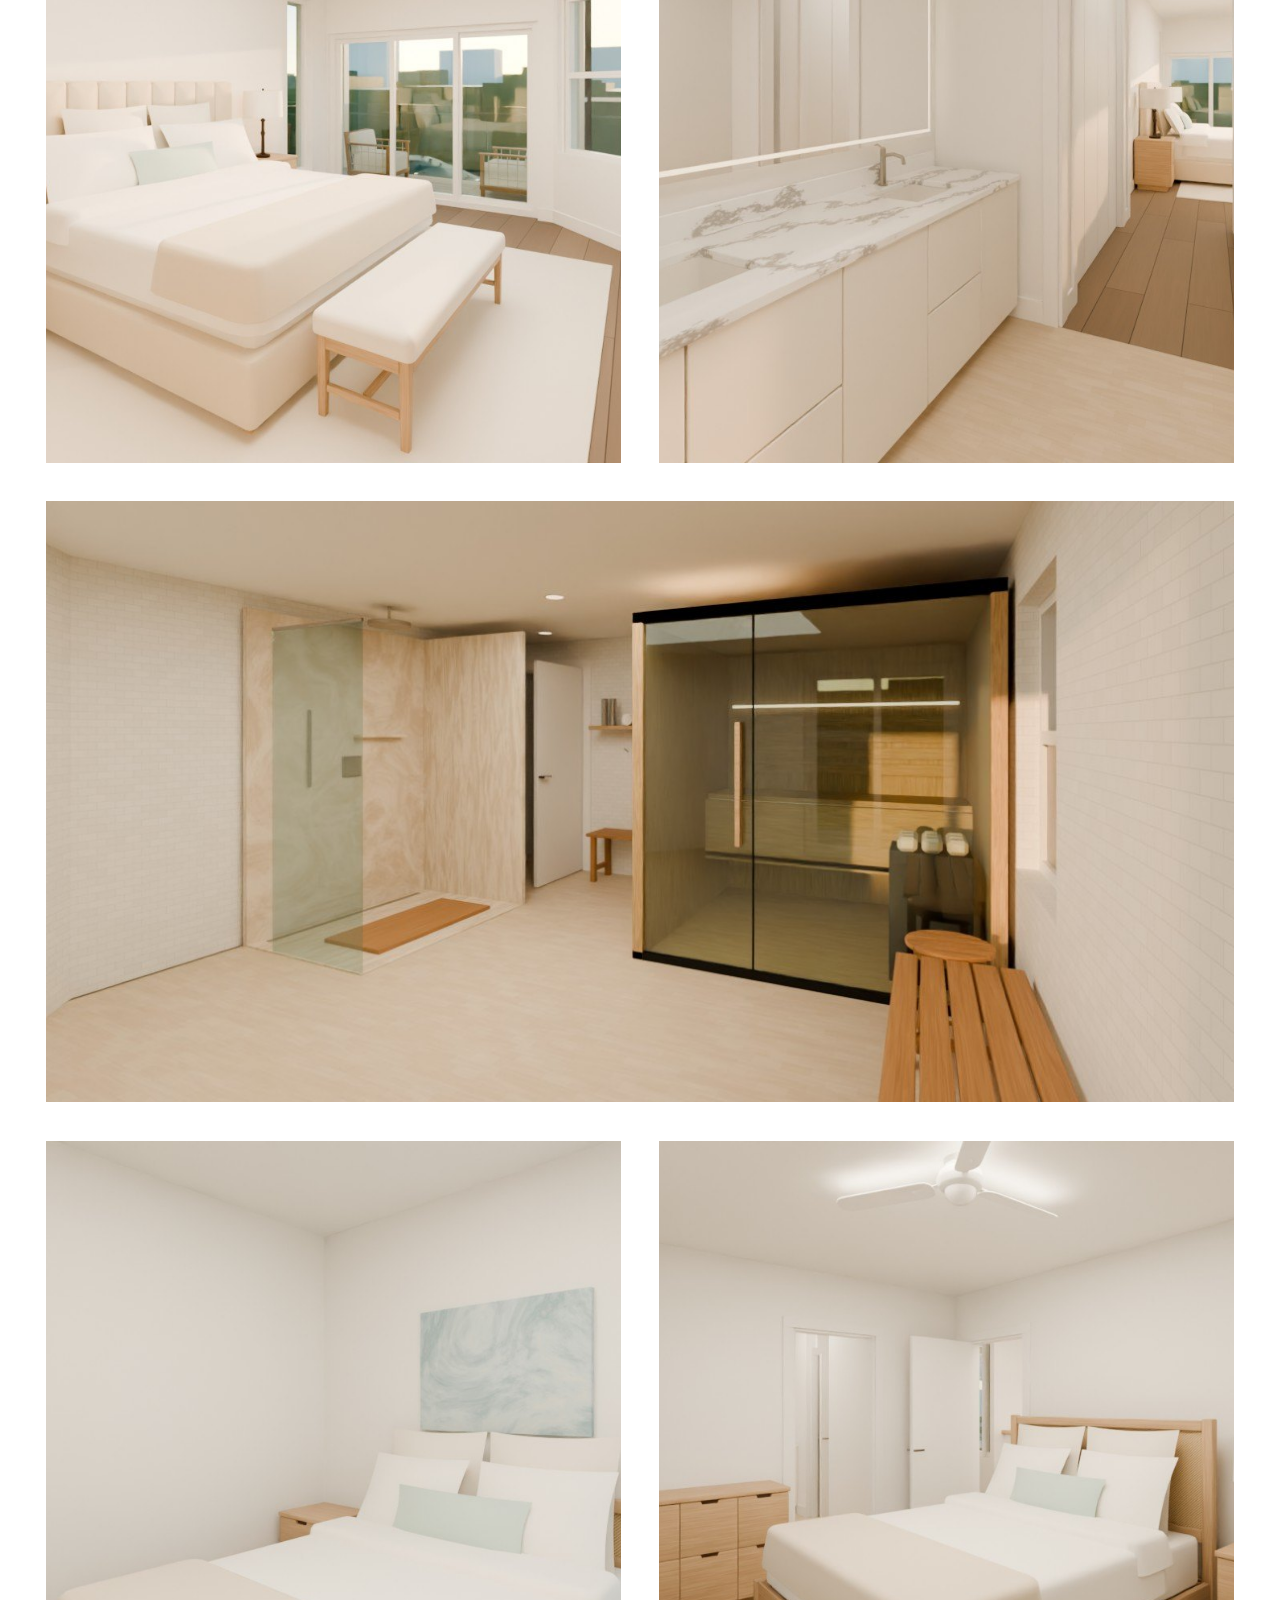
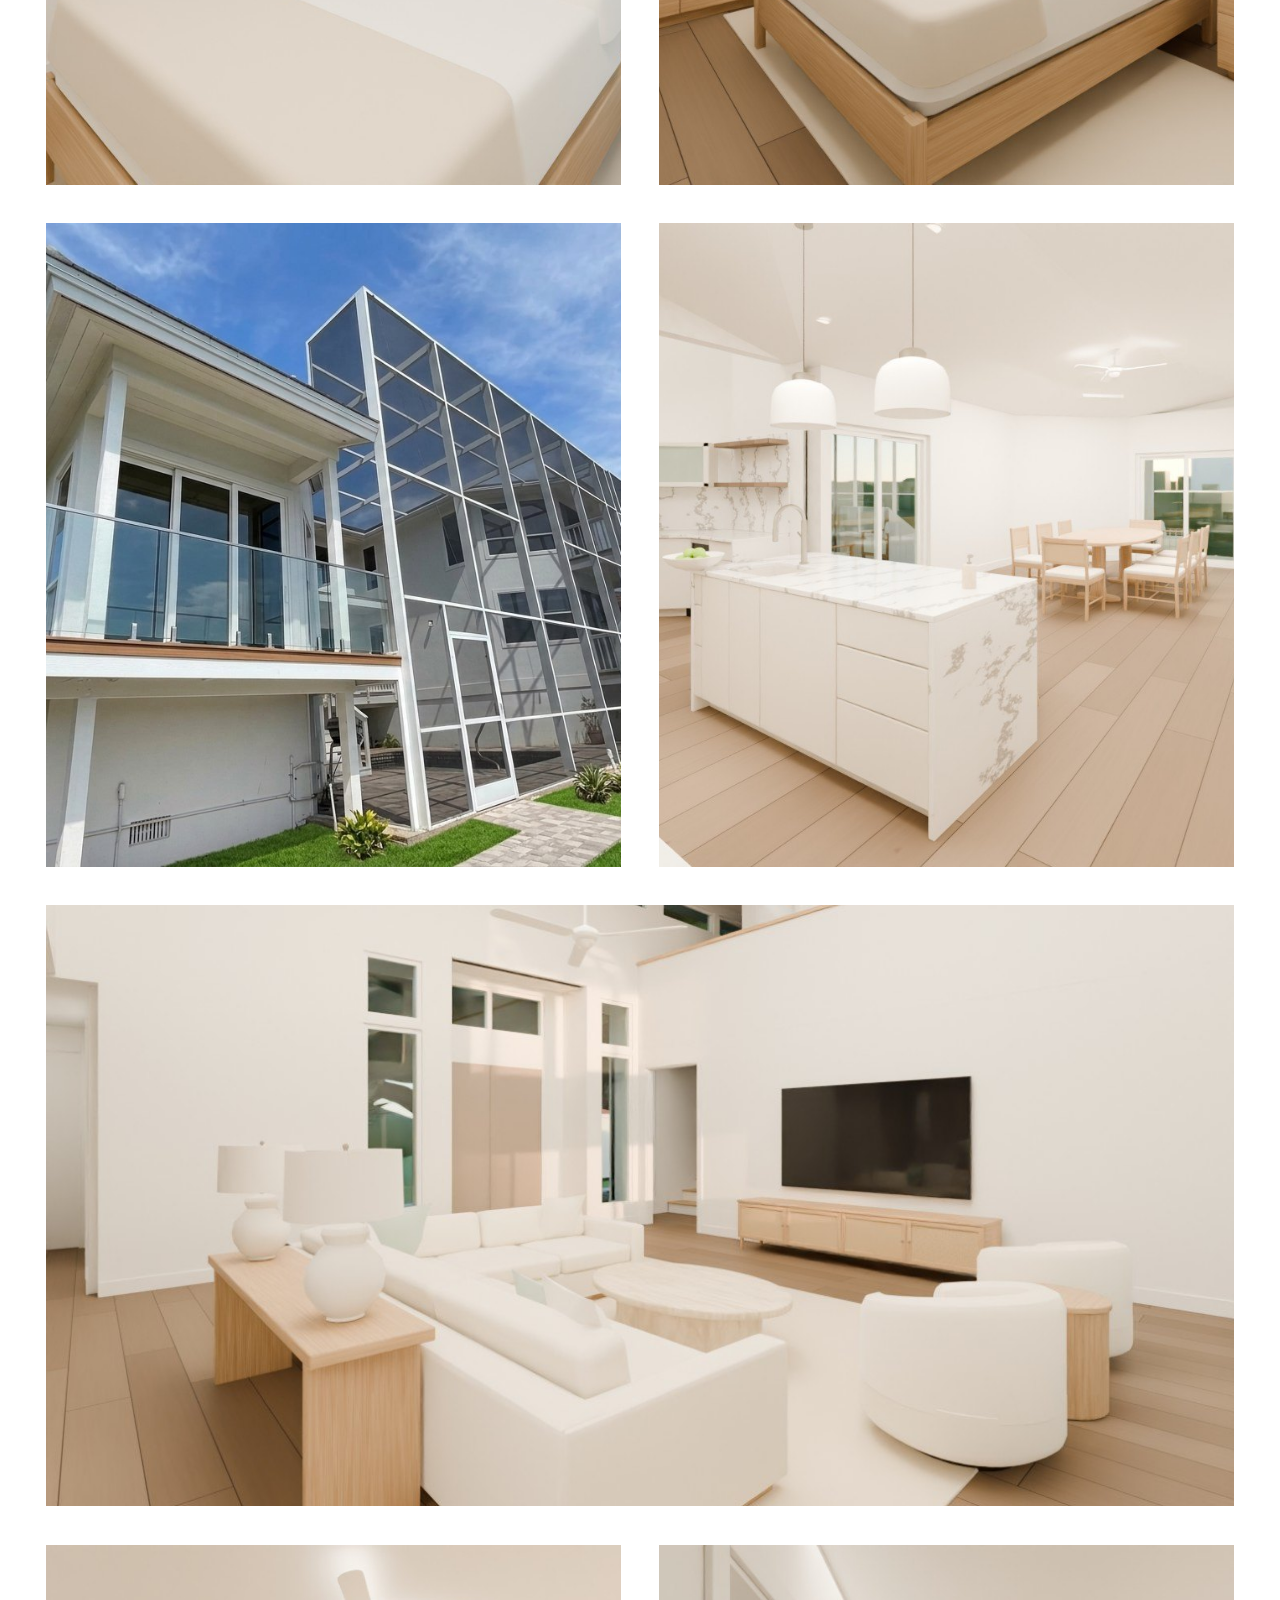
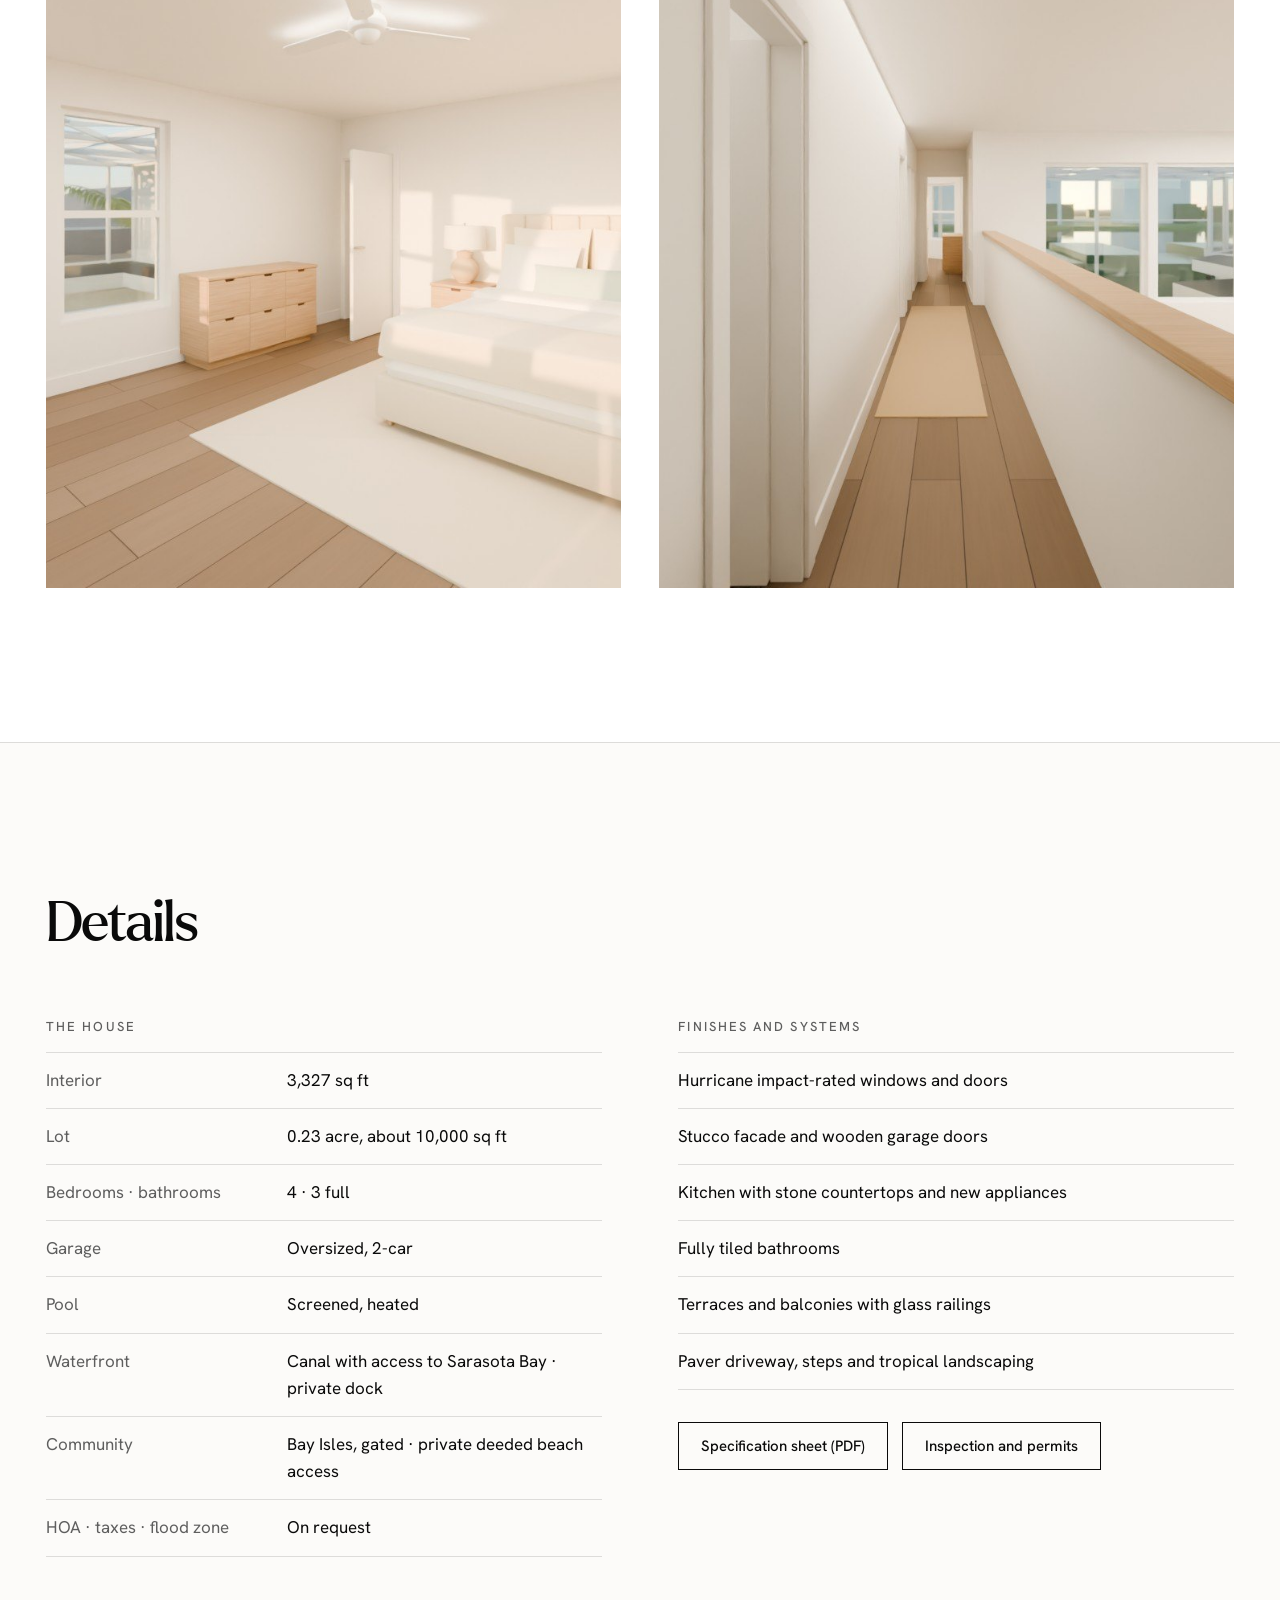
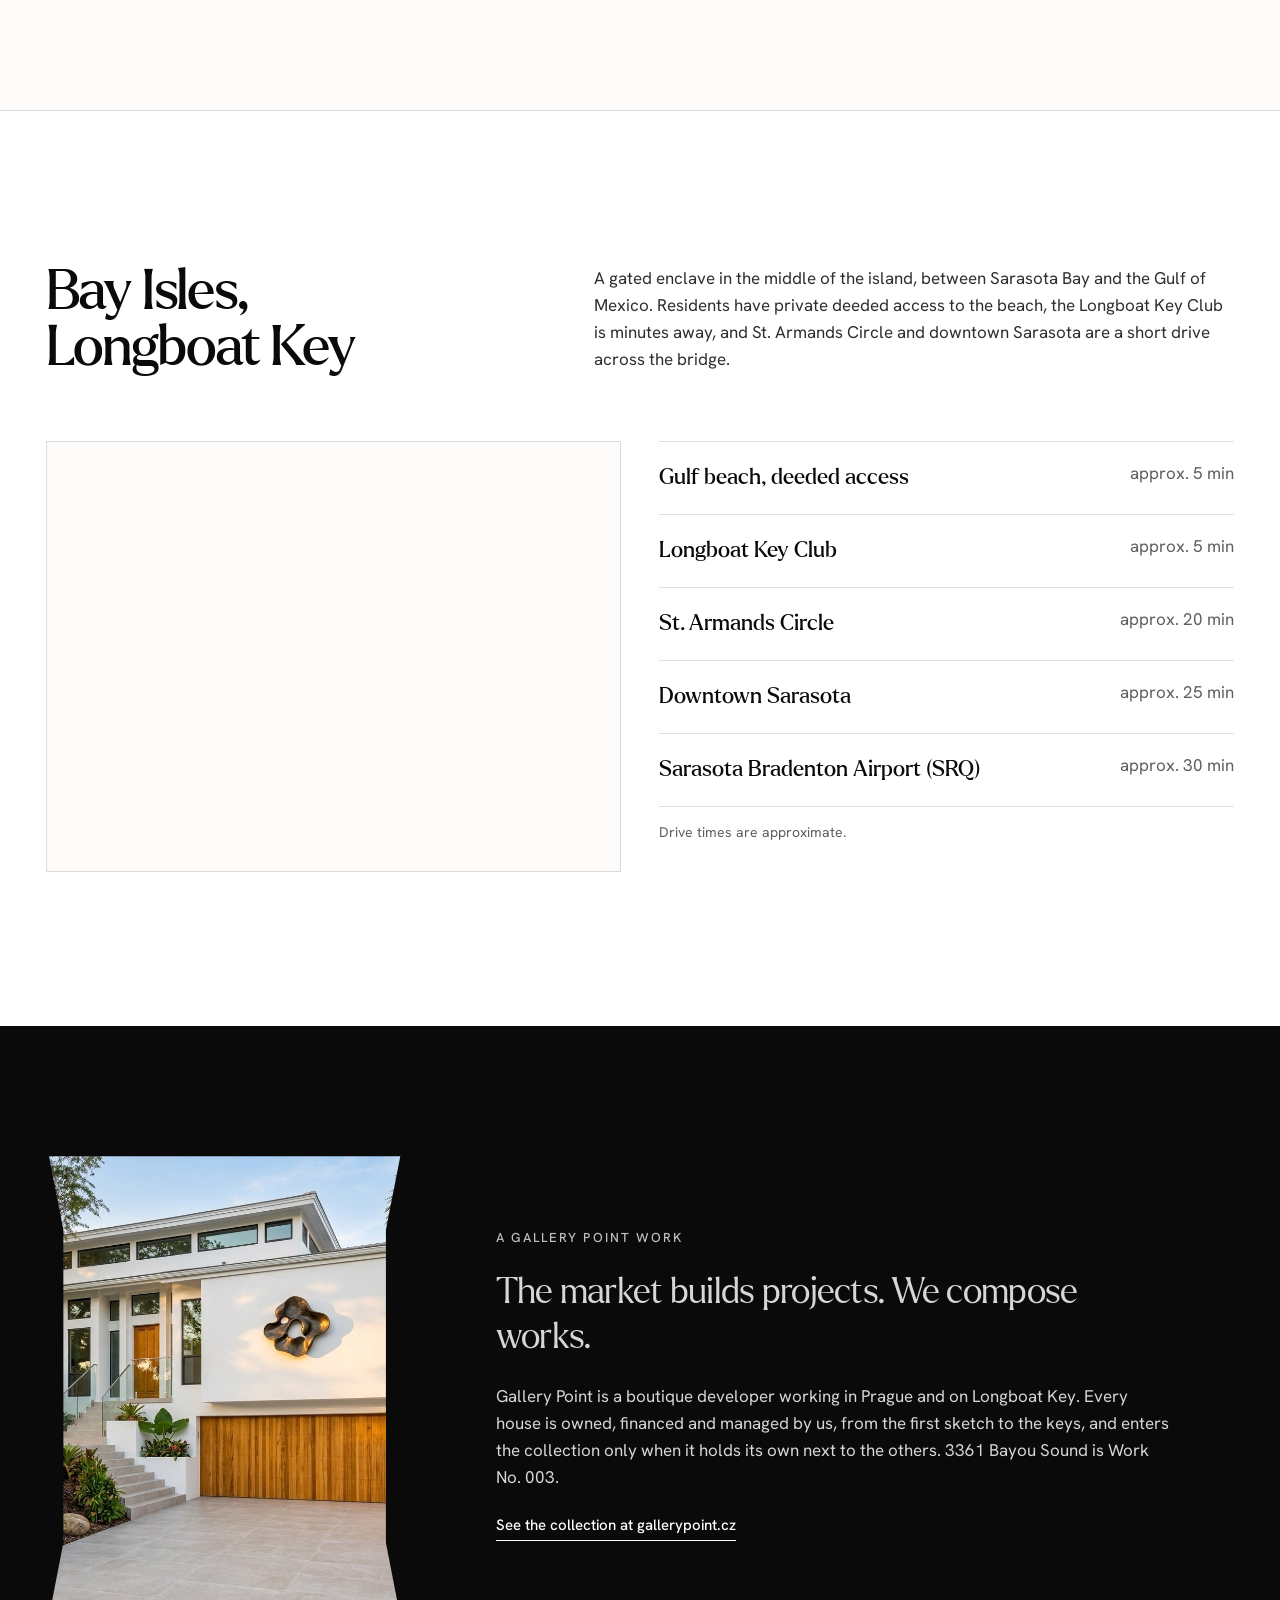
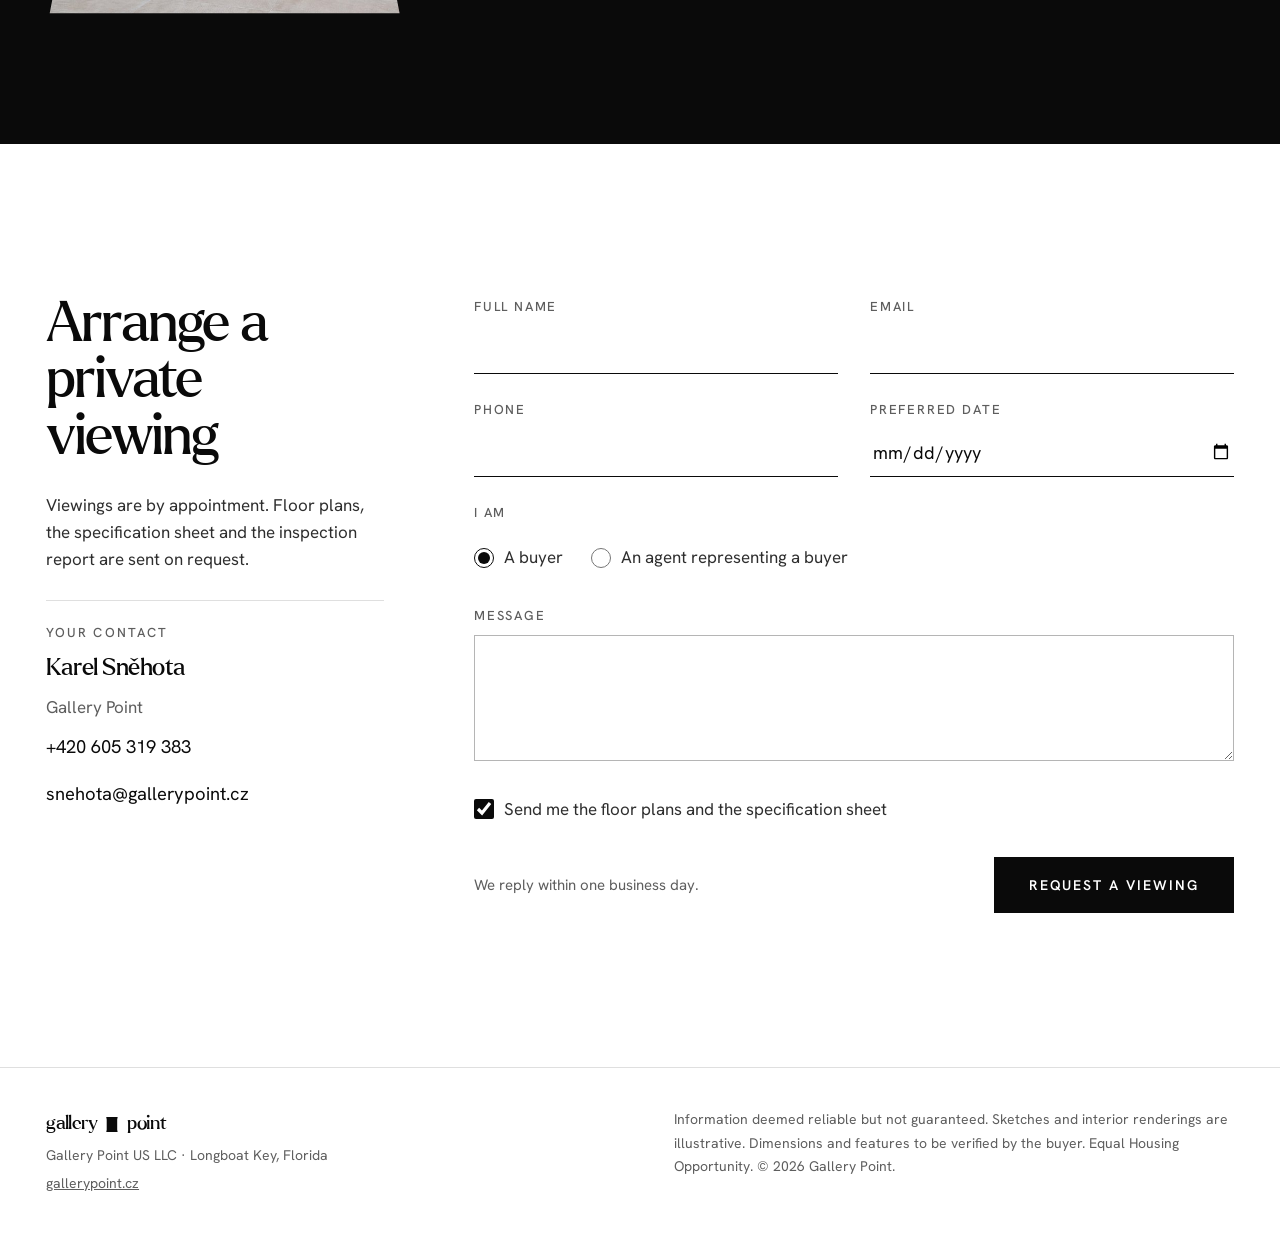
==== commit 4b09314d: "Fill remaining gallery slots with renderings Co-Authored-By: Claude Opus 5.5 <noreply@anthropic.com>" ====
--- a/index.html
+++ b/index.html
@@ -172,19 +172,19 @@
       <figure class="shot shot--tall" data-label="Primary suite"><img src="assets/img/gallery/05-primary-suite.jpg" width="1200" height="800" alt="Primary suite" loading="lazy" onerror="this.parentNode.classList.add('missing')"></figure>
       <figure class="shot shot--tall" data-label="Primary bathroom"><img src="assets/img/gallery/06-primary-bath.jpg" width="1200" height="800" alt="Primary bathroom" loading="lazy" onerror="this.parentNode.classList.add('missing')"></figure>
     </div>
-    <figure class="shot shot--full" data-label="Terrace at sunset"><img src="assets/img/gallery/07-terrace-sunset.jpg" alt="Terrace at sunset" loading="lazy" onerror="this.parentNode.classList.add('missing')"></figure>
+    <figure class="shot shot--full" data-label="Spa room"><img src="assets/img/gallery/07-spa.jpg" width="1200" height="800" alt="Spa room with sauna and rain shower" loading="lazy" onerror="this.parentNode.classList.add('missing')"></figure>
     <div class="pair">
       <figure class="shot shot--tall" data-label="Bedroom 2"><img src="assets/img/gallery/08-bedroom-2.jpg" width="1200" height="800" alt="Bedroom 2" loading="lazy" onerror="this.parentNode.classList.add('missing')"></figure>
       <figure class="shot shot--tall" data-label="Bedroom 3"><img src="assets/img/gallery/09-bedroom-3.jpg" width="1200" height="800" alt="Bedroom 3" loading="lazy" onerror="this.parentNode.classList.add('missing')"></figure>
     </div>
     <div class="pair">
       <figure class="shot shot--tall" data-label="Water side"><img src="assets/img/gallery/11-water-side.jpg" width="1365" height="768" alt="Water side of the house with glass balcony and screened pool enclosure" loading="lazy" onerror="this.parentNode.classList.add('missing')"></figure>
-      <figure class="shot shot--tall" data-label="Private dock"><img src="assets/img/gallery/10-dock.jpg" alt="Private dock on the canal" loading="lazy" onerror="this.parentNode.classList.add('missing')"></figure>
-    </div>
-    <figure class="shot shot--full" data-label="Canal, Sarasota Bay and the Gulf"><img src="assets/img/gallery/12-drone.jpg" alt="Aerial view of the canal, Sarasota Bay and the Gulf" loading="lazy" onerror="this.parentNode.classList.add('missing')"></figure>
+      <figure class="shot shot--tall" data-label="Kitchen and dining"><img src="assets/img/gallery/10-kitchen-dining.jpg" width="1200" height="800" alt="Kitchen island looking toward the dining room" loading="lazy" onerror="this.parentNode.classList.add('missing')"></figure>
+    </div>
+    <figure class="shot shot--full" data-label="Living room"><img src="assets/img/gallery/12-living.jpg" width="1200" height="800" alt="Living room with clerestory windows" loading="lazy" onerror="this.parentNode.classList.add('missing')"></figure>
     <div class="pair">
       <figure class="shot shot--tall" data-label="Bedroom 4"><img src="assets/img/gallery/13-bedroom-4.jpg" width="1200" height="800" alt="Bedroom 4" loading="lazy" onerror="this.parentNode.classList.add('missing')"></figure>
-      <figure class="shot shot--tall" data-label="Facade at dusk"><img src="assets/img/gallery/14-facade-dusk.jpg" alt="Facade at dusk" loading="lazy" onerror="this.parentNode.classList.add('missing')"></figure>
+      <figure class="shot shot--tall" data-label="Gallery landing"><img src="assets/img/gallery/14-gallery-landing.jpg" width="1200" height="800" alt="Upper gallery landing above the living room" loading="lazy" onerror="this.parentNode.classList.add('missing')"></figure>
     </div>
   </div>
 </section>
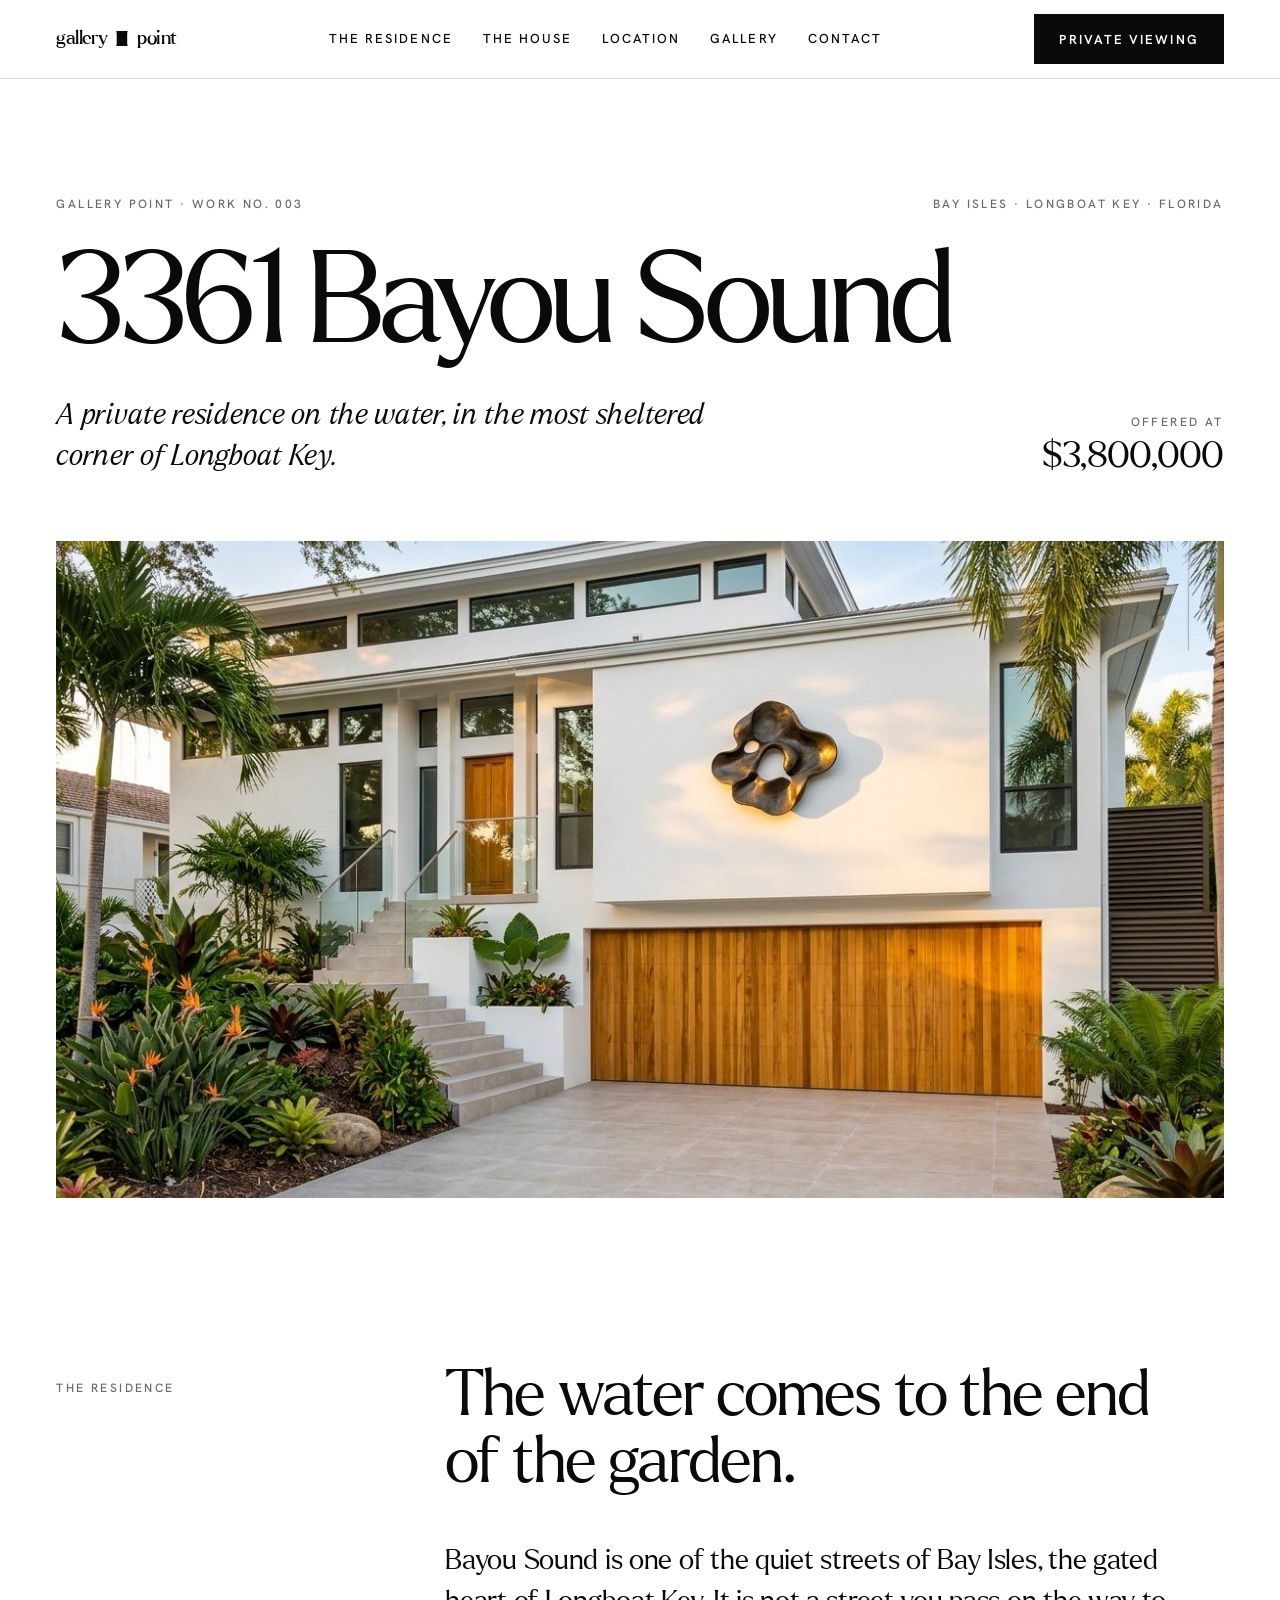
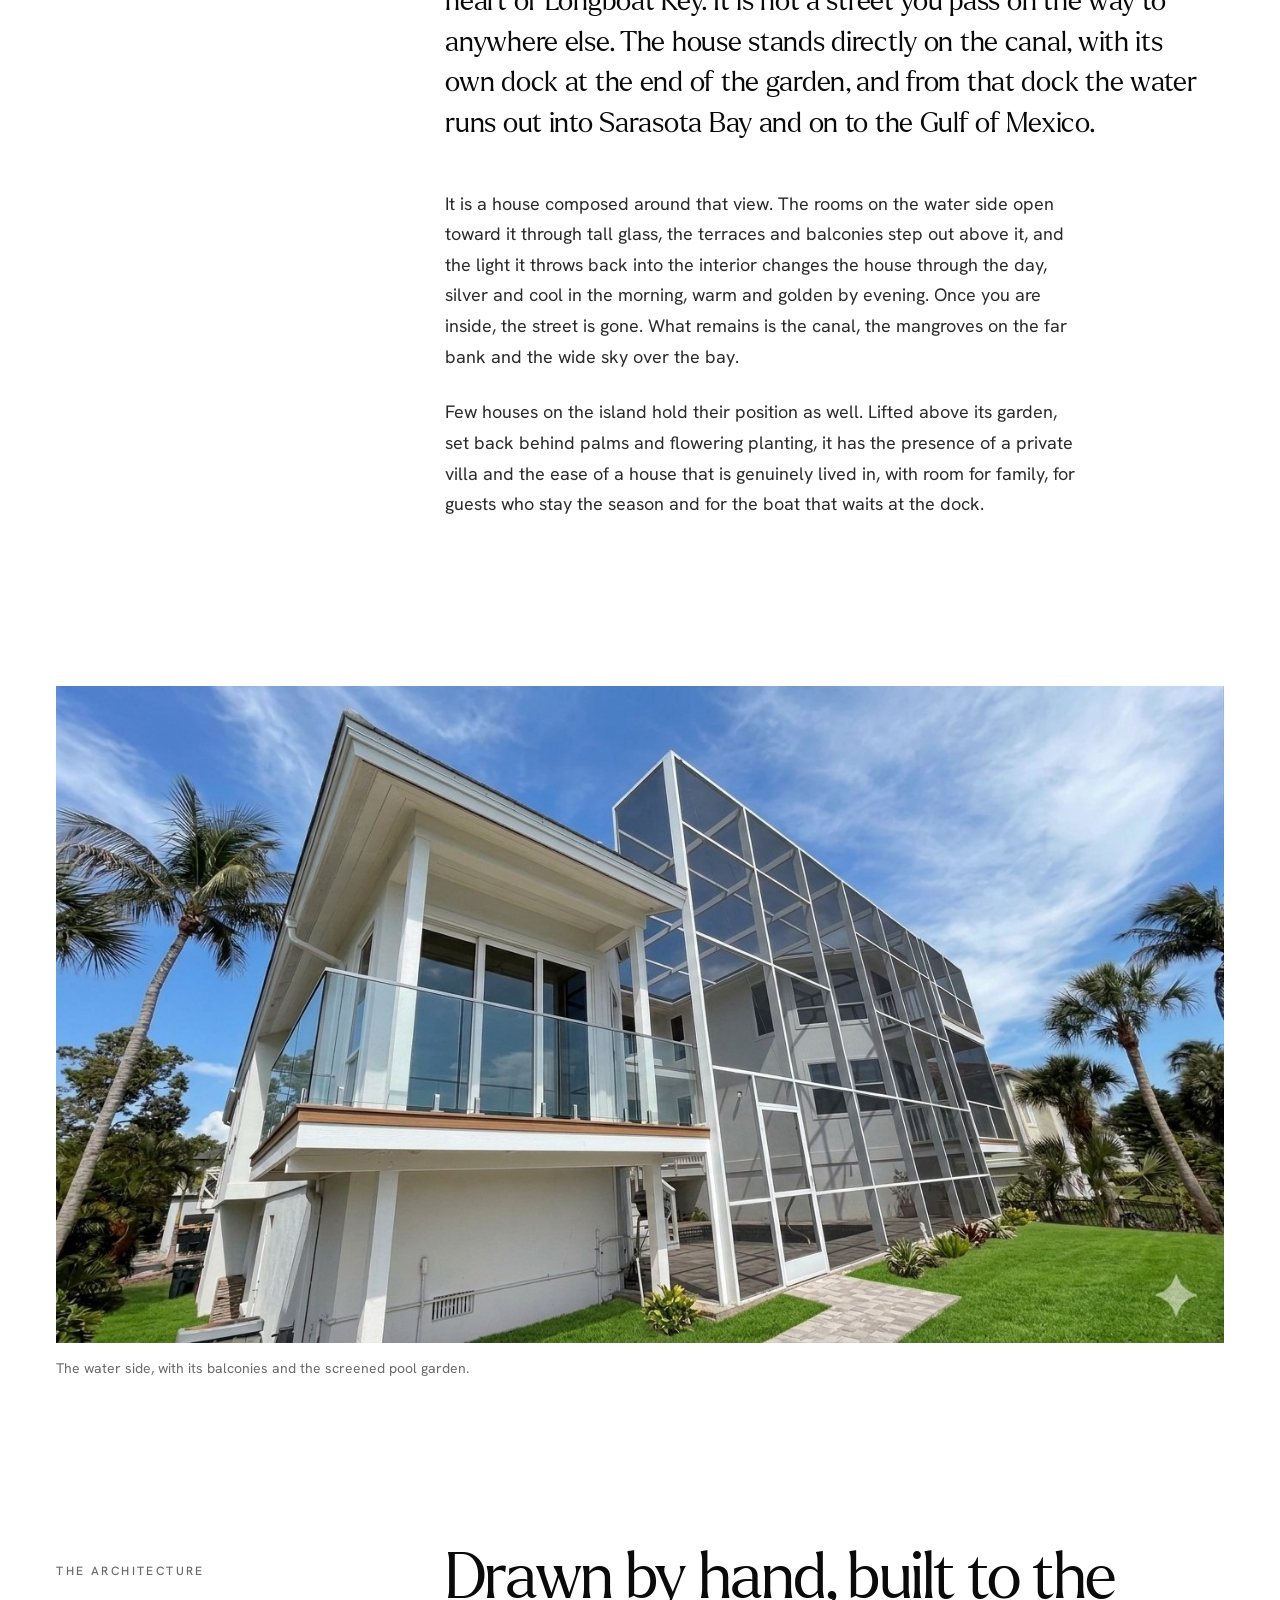
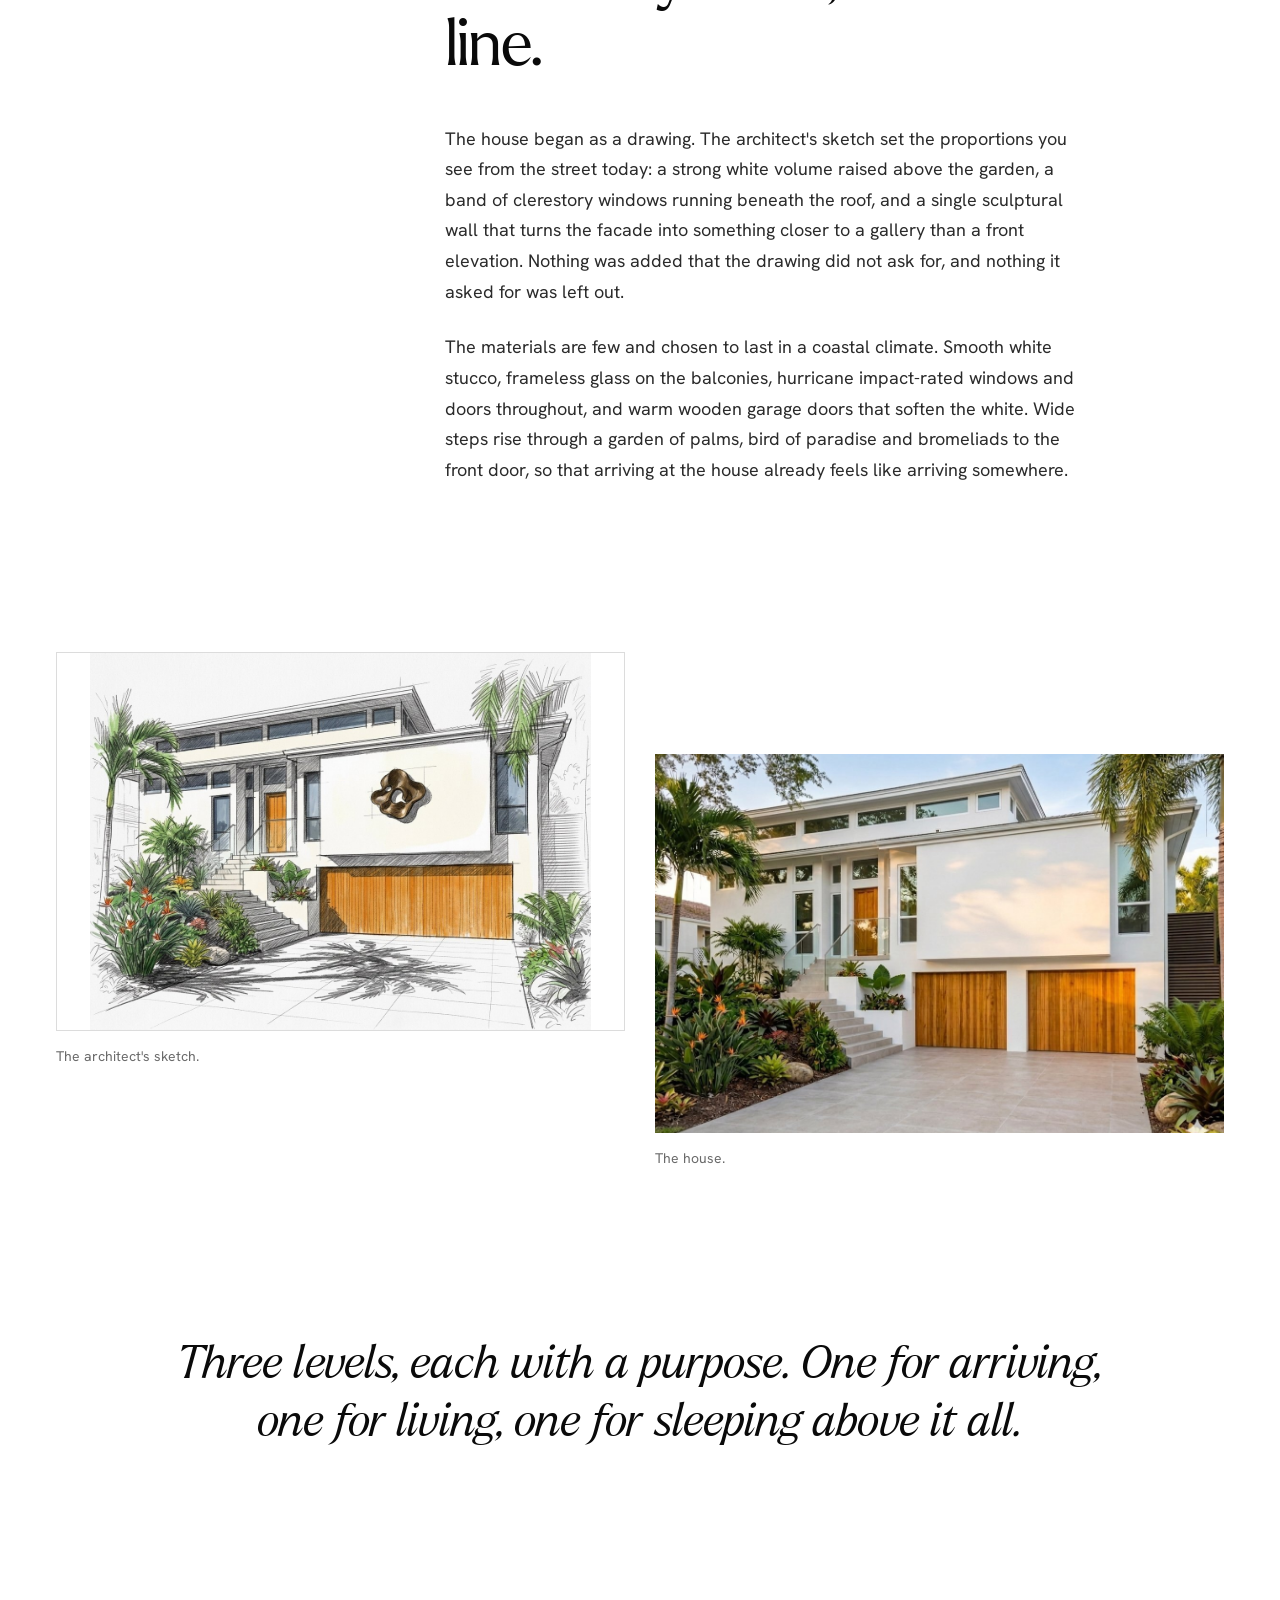
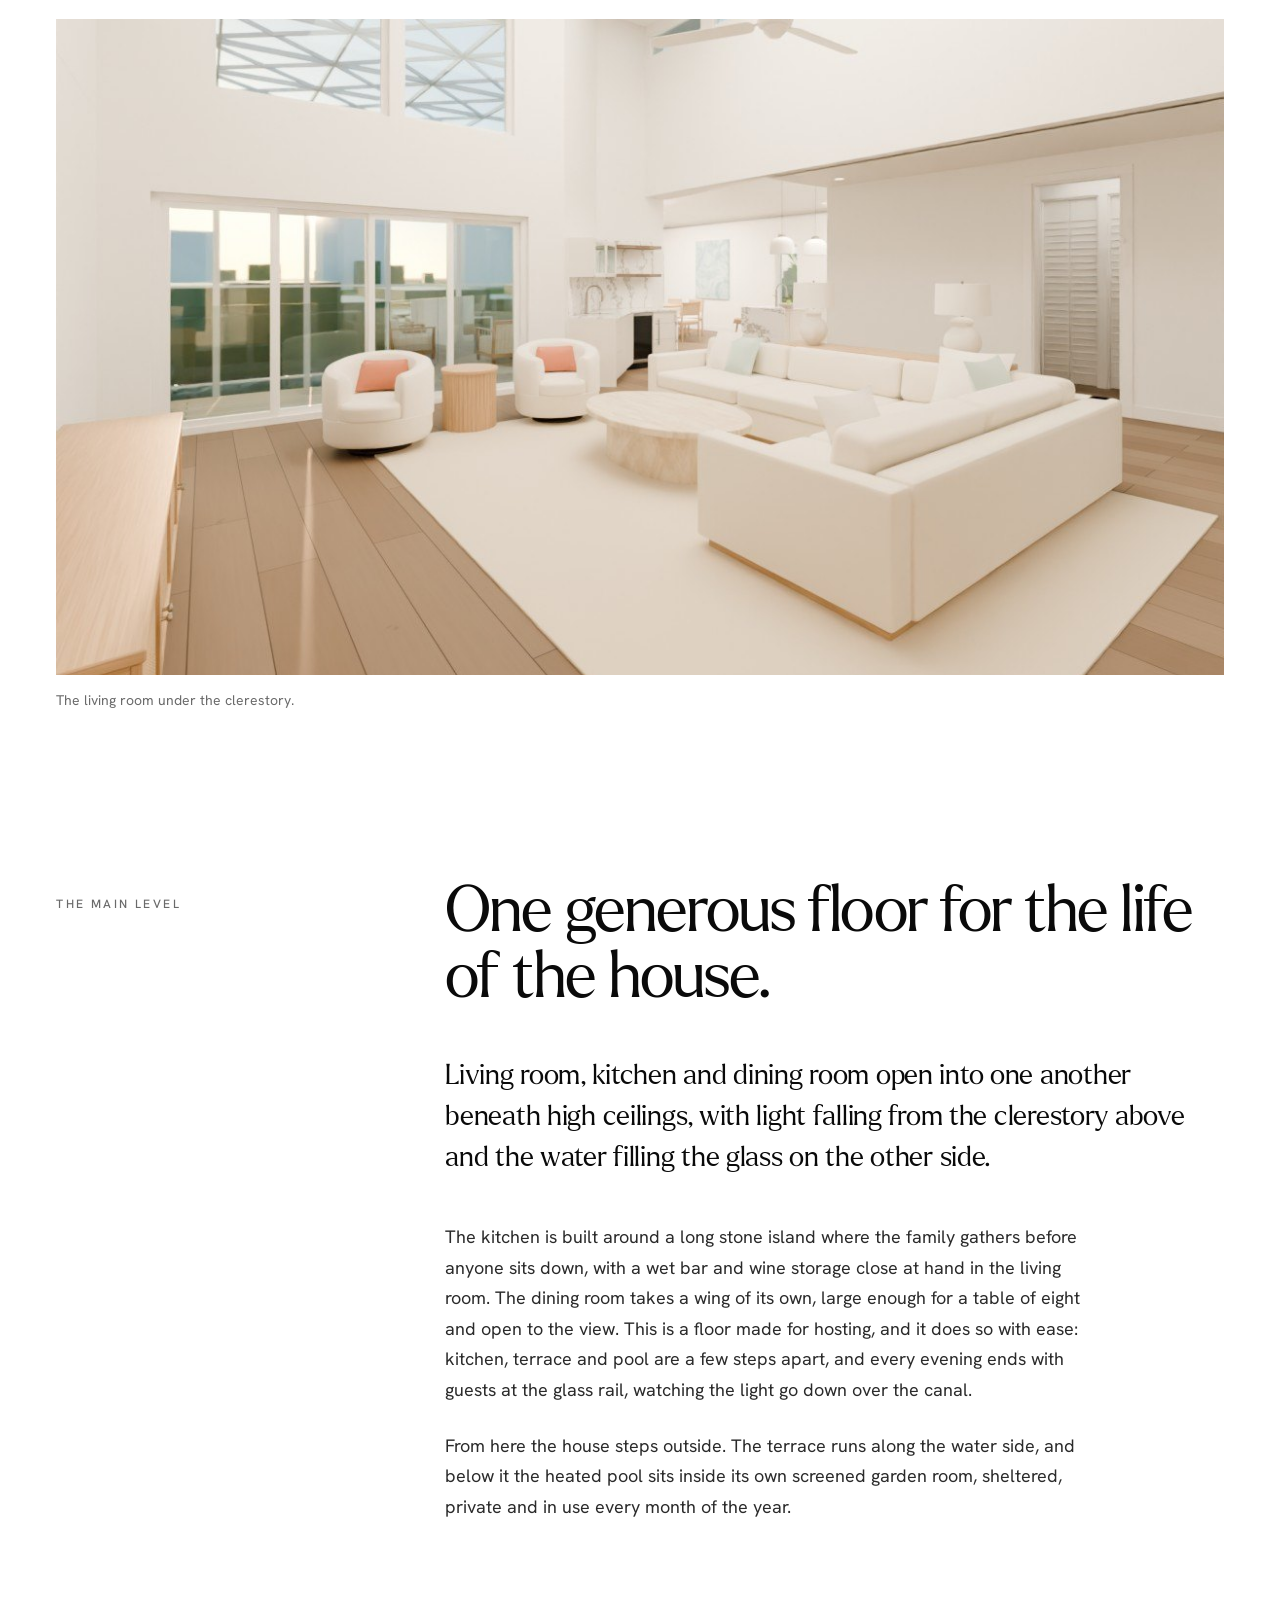
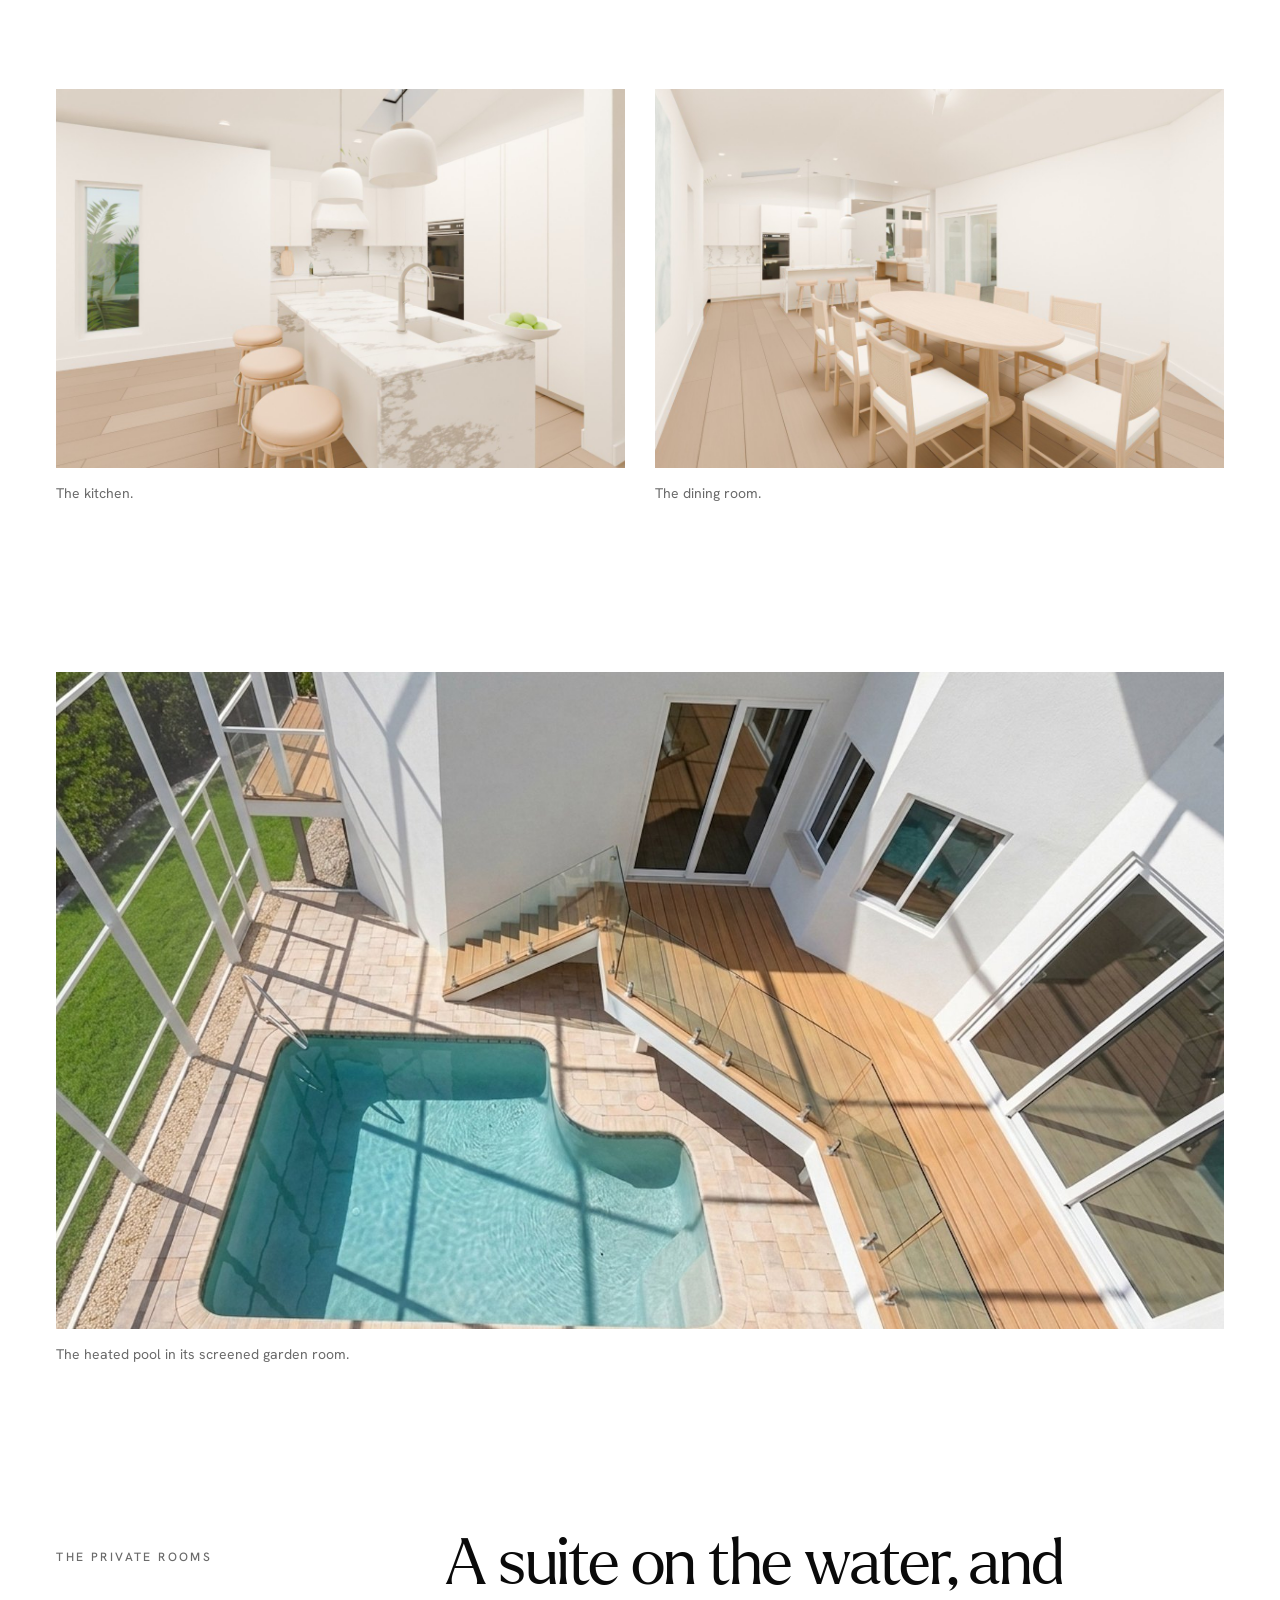
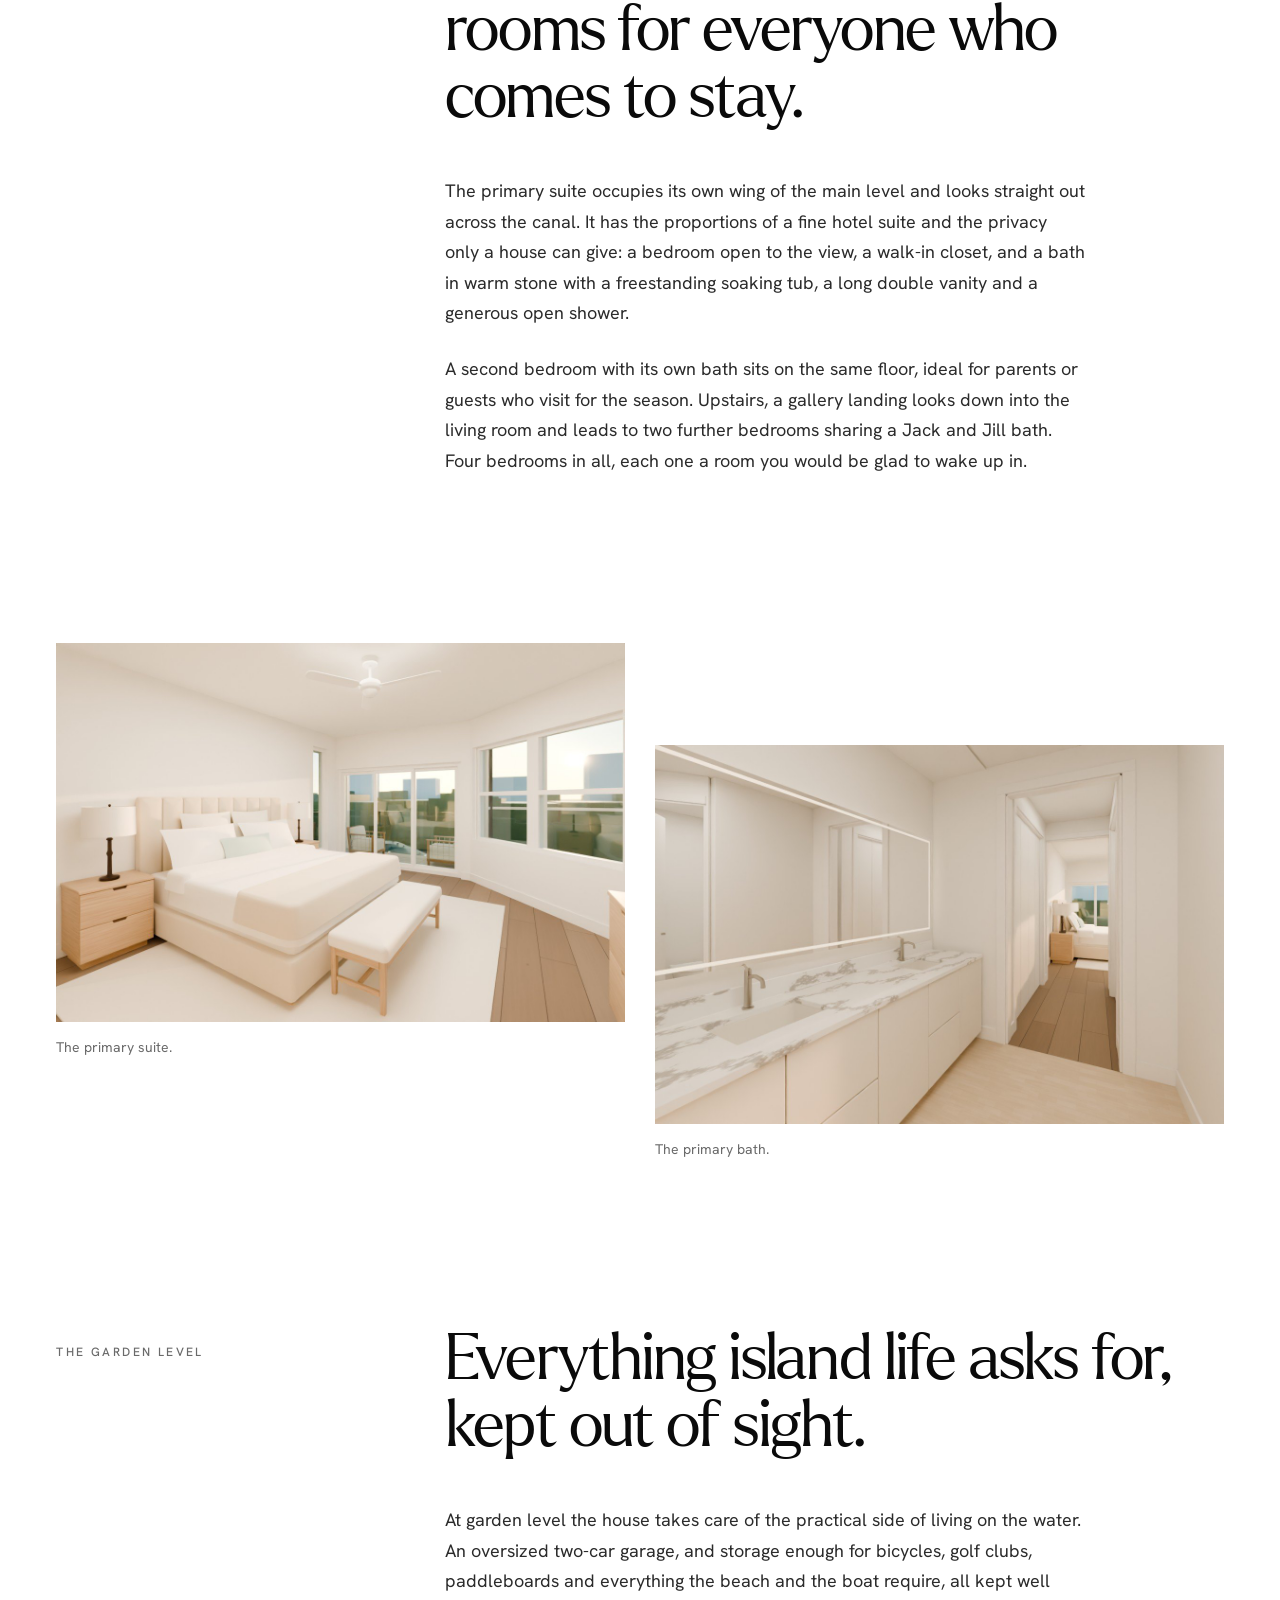
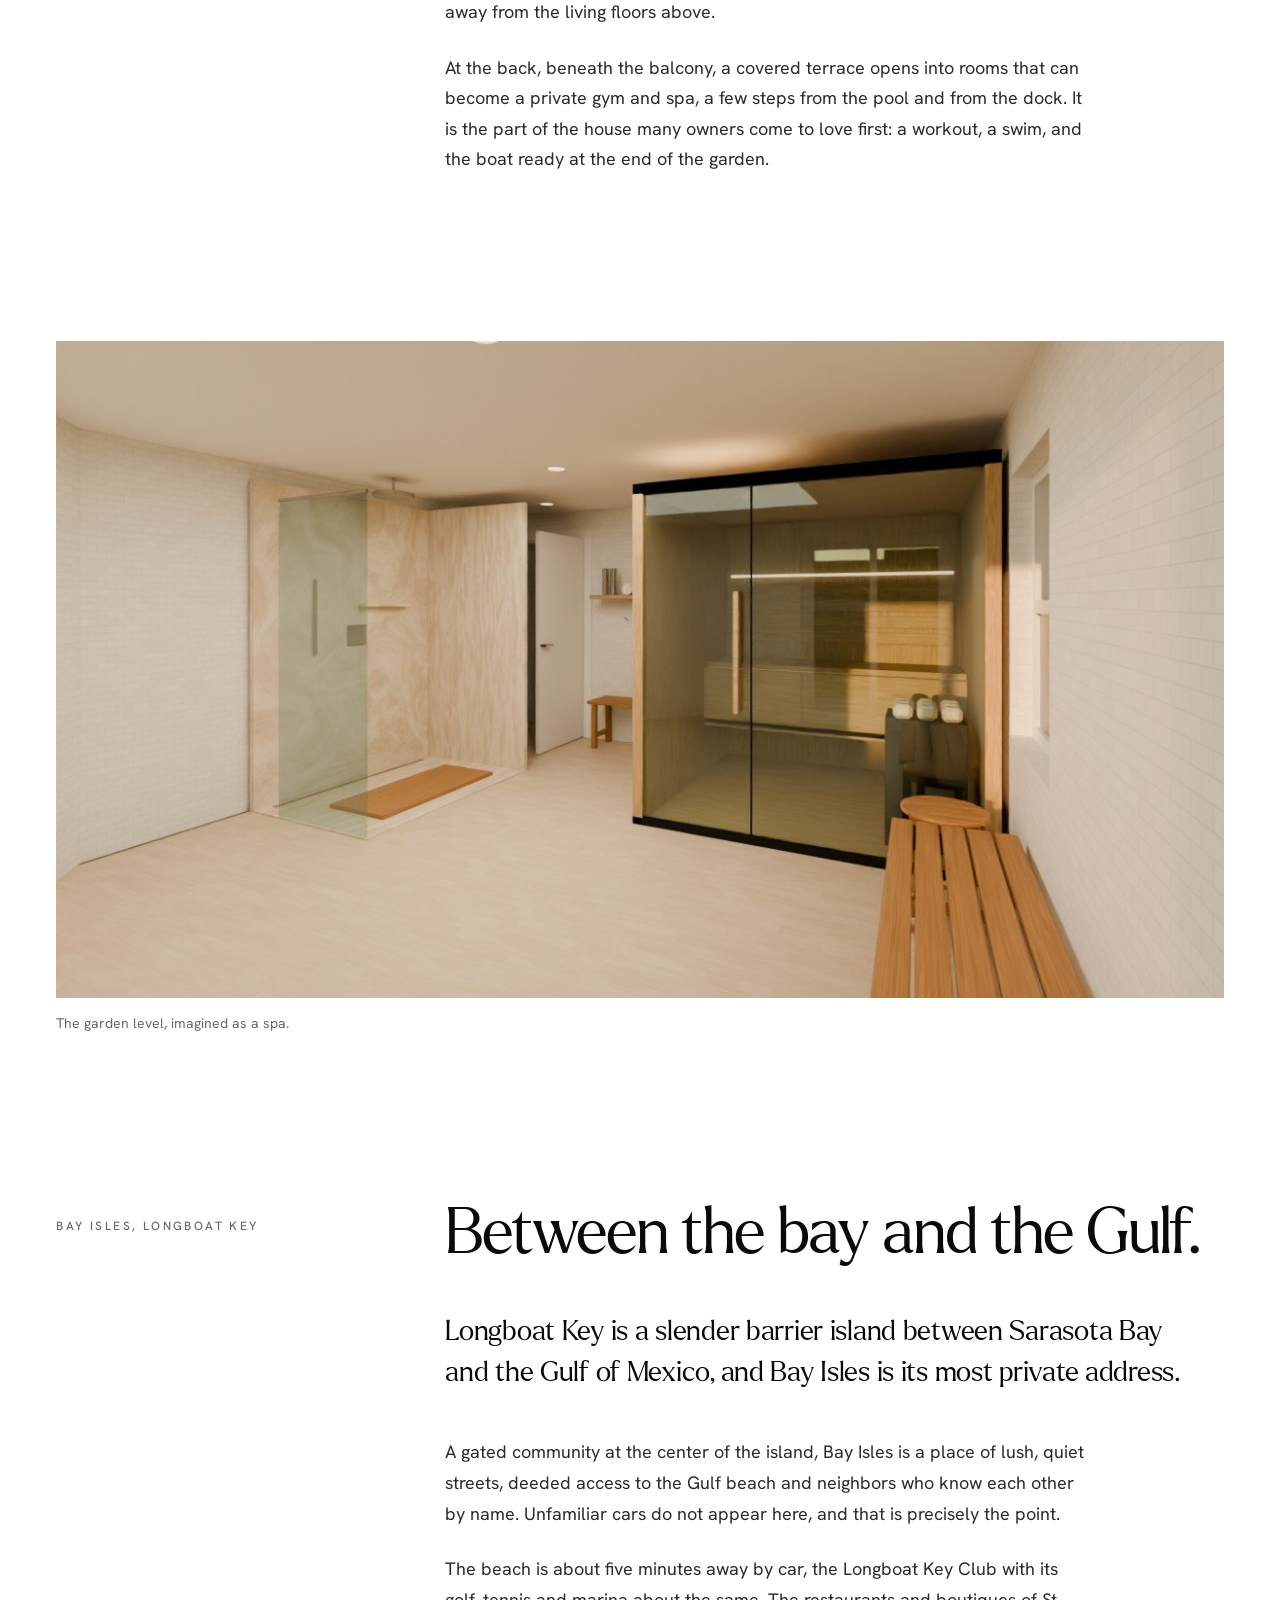
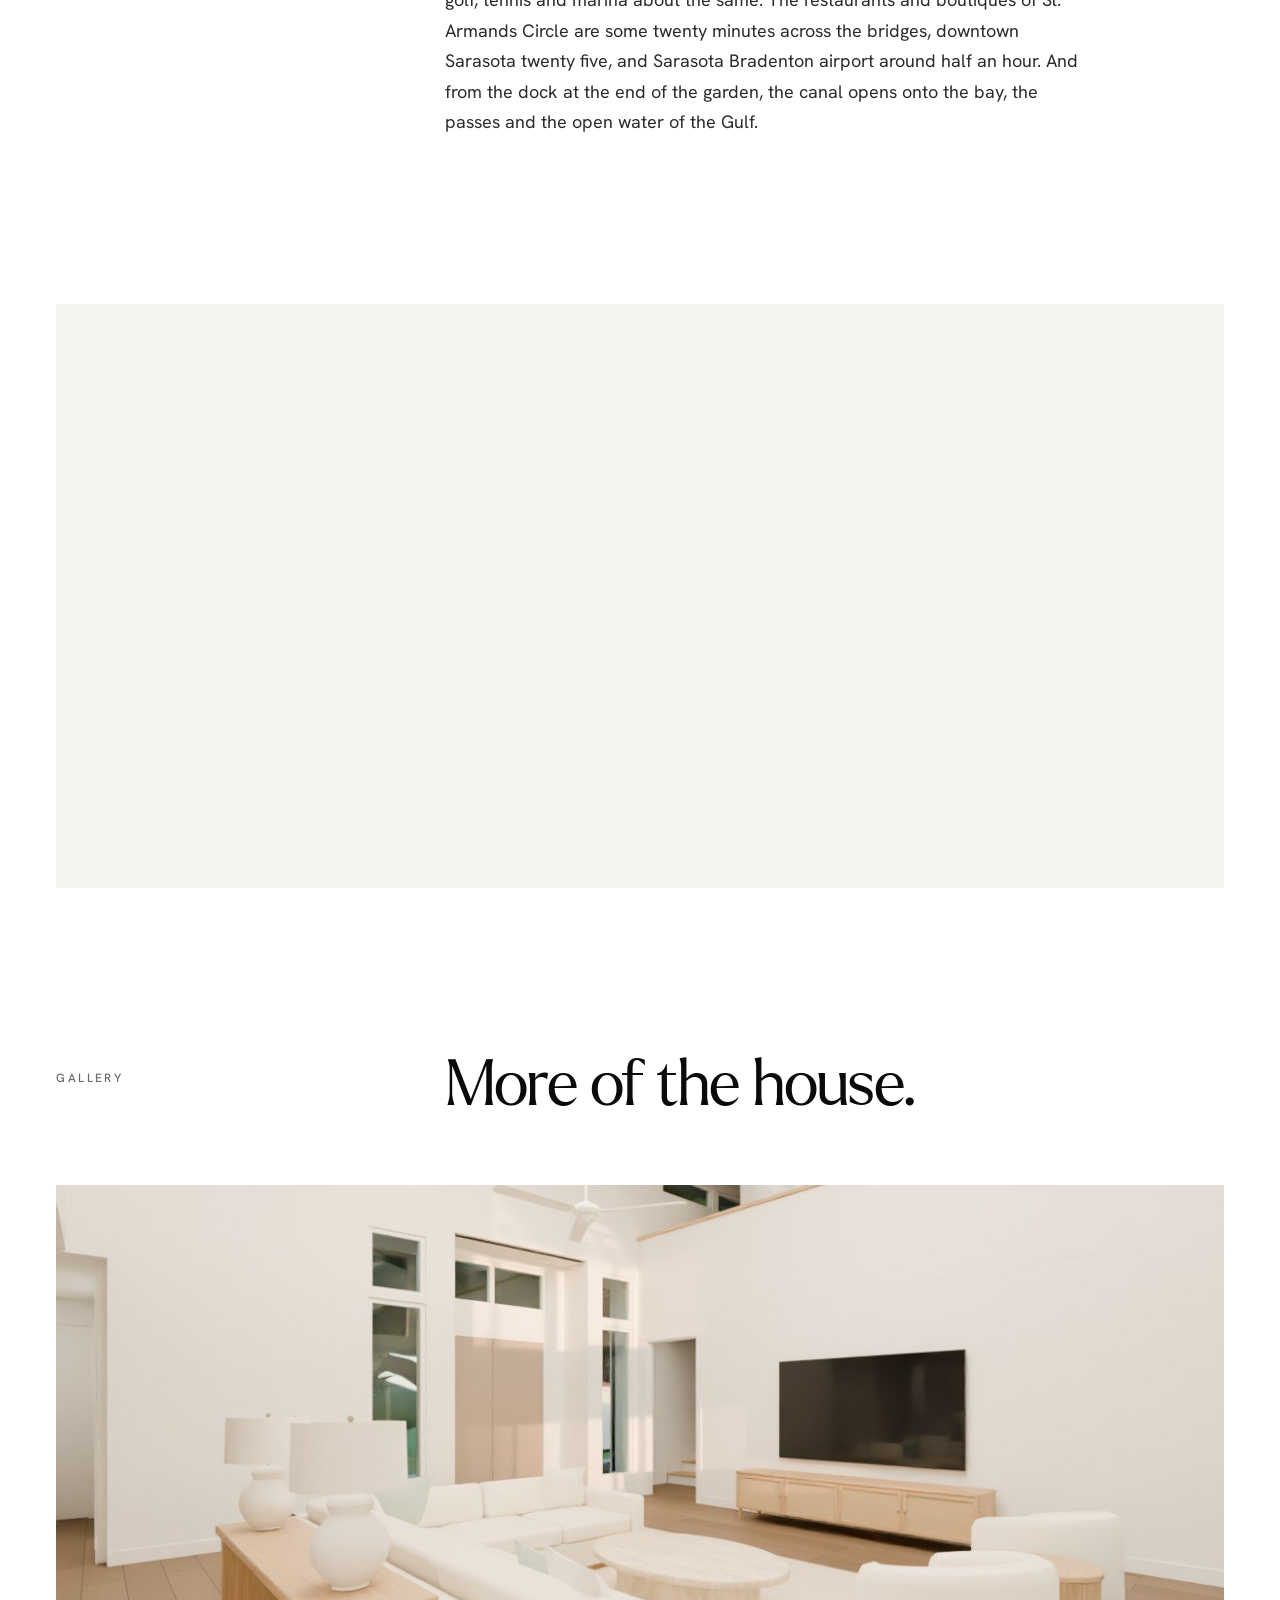
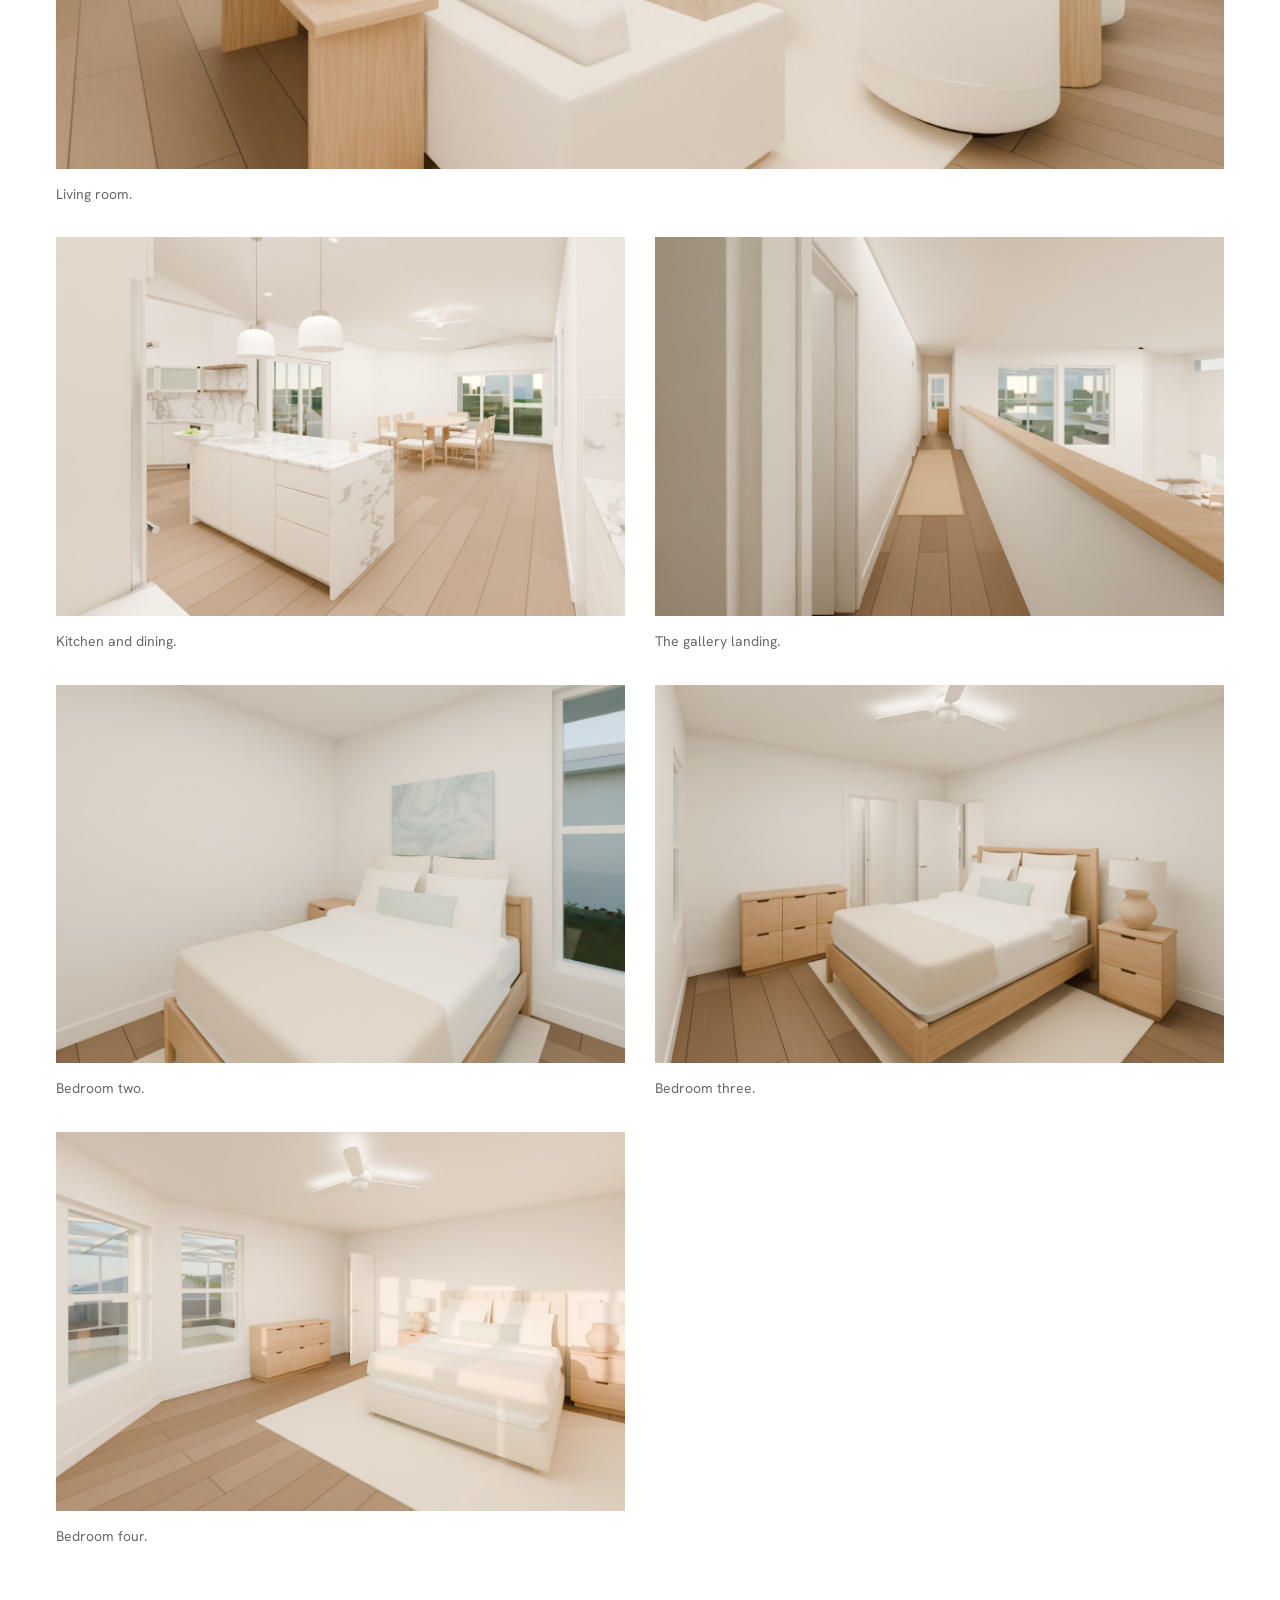
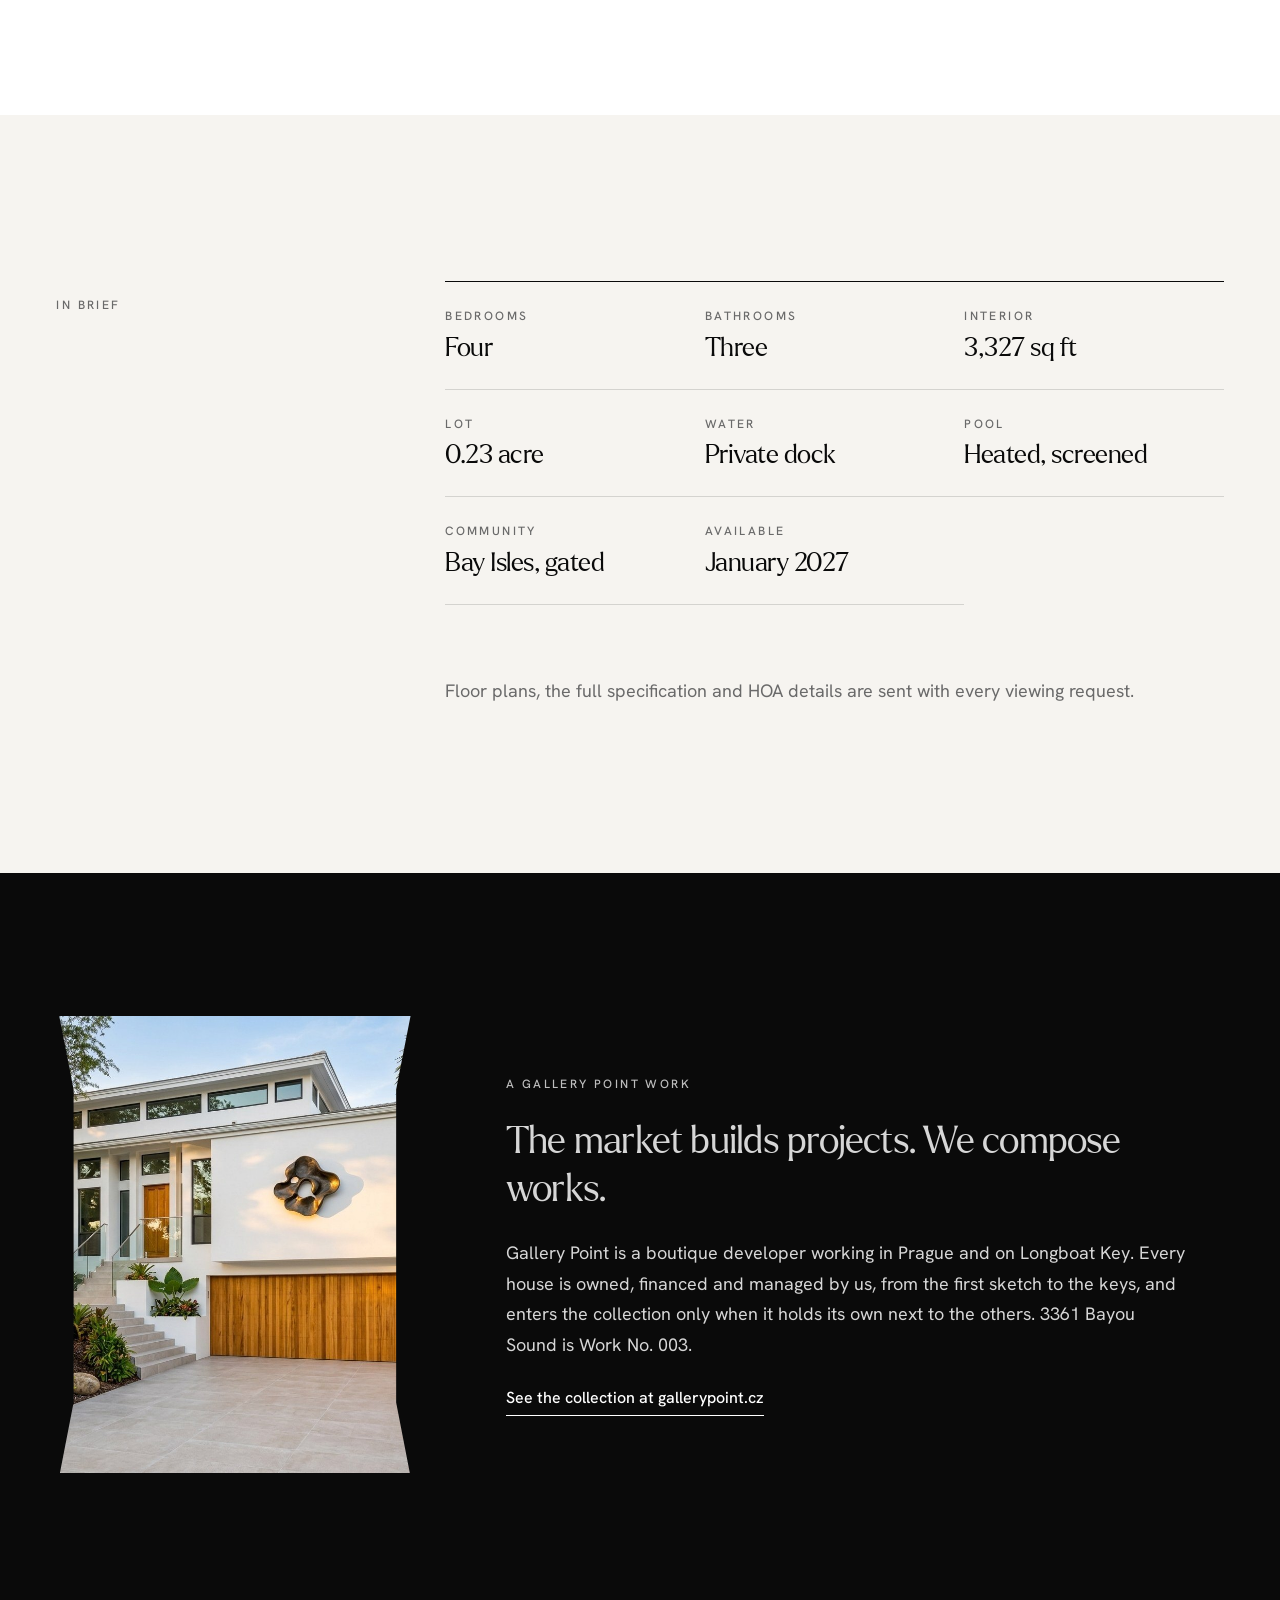
==== commit 92ef837f: "Editorial redesign: narrative copy, larger imagery, facts moved to In brief Co-Authored-By: Claude O" ====
--- a/index.html
+++ b/index.html
@@ -4,22 +4,22 @@
 <meta charset="utf-8">
 <meta name="viewport" content="width=device-width, initial-scale=1">
 <title>3361 Bayou Sound · Waterfront residence on Longboat Key · Gallery Point</title>
-<meta name="description" content="A four-bedroom waterfront residence on a Bay Isles canal, Longboat Key, Florida. Private dock, heated screened pool, gated community with deeded beach access. Offered at $3,800,000.">
+<meta name="description" content="A private waterfront residence in Bay Isles, Longboat Key, Florida. Four bedrooms, a private dock on the canal to Sarasota Bay, a heated screened pool and deeded access to the Gulf beach. Offered at $3,800,000.">
 <link rel="canonical" href="https://bayousound3361.com/">
 <meta name="theme-color" content="#FFFFFF">
 
 <meta property="og:type" content="website">
 <meta property="og:title" content="3361 Bayou Sound · Longboat Key, Florida">
-<meta property="og:description" content="A waterfront residence on the Bayou. Four bedrooms, private dock, heated pool. A Gallery Point work.">
+<meta property="og:description" content="A private residence on the water in Bay Isles, Longboat Key. A Gallery Point work.">
 <meta property="og:url" content="https://bayousound3361.com/">
 <meta property="og:image" content="https://bayousound3361.com/og.jpg">
 <meta name="twitter:card" content="summary_large_image">
 
-<link rel="preload" href="assets/fonts/Larken-Regular.woff2" as="font" type="font/woff2" crossorigin>
+<link rel="preload" href="assets/fonts/Larken-Light.woff2" as="font" type="font/woff2" crossorigin>
 <link rel="preload" href="assets/img/hero-facade.jpg" as="image">
 <link rel="preconnect" href="https://fonts.googleapis.com">
 <link rel="preconnect" href="https://fonts.gstatic.com" crossorigin>
-<link href="https://fonts.googleapis.com/css2?family=Hanken+Grotesk:wght@400;500;600&family=Caveat:wght@500&display=swap" rel="stylesheet">
+<link href="https://fonts.googleapis.com/css2?family=Hanken+Grotesk:wght@400;500;600&display=swap" rel="stylesheet">
 <link rel="stylesheet" href="assets/css/gp-project.css">
 <link rel="icon" href="data:image/svg+xml,%3Csvg xmlns='http://www.w3.org/2000/svg' viewBox='0 0 78 100'%3E%3Cpath d='M1.1 2.8 L0.6 0.5 H76.8 L73.6 16.4 V84.2 L76.6 99.5 H0.8 L3.7 84.2 V16.4 Z' fill='%230A0A0A'/%3E%3C/svg%3E">
 
@@ -53,16 +53,13 @@
       <span>gallery</span>
       <svg viewBox="0 0 78 100" aria-hidden="true"><path d="M1.1 2.8 L0.6 0.5 H76.8 L73.6 16.4 V84.2 L76.6 99.5 H0.8 L3.7 84.2 V16.4 Z"/></svg>
       <span>point</span>
-      <span class="wm__tag">3361 Bayou Sound</span>
     </a>
     <button class="menu-btn" type="button" aria-expanded="false" aria-controls="nav">Menu</button>
     <nav class="nav" id="nav" aria-label="Sections">
-      <a href="#residence">Residence</a>
-      <a href="#design">Design</a>
-      <a href="#spaces">Spaces</a>
+      <a href="#residence">The residence</a>
+      <a href="#house">The house</a>
+      <a href="#location">Location</a>
       <a href="#gallery">Gallery</a>
-      <a href="#details">Details</a>
-      <a href="#location">Location</a>
       <a href="#viewing">Contact</a>
     </nav>
     <a class="btn" href="#viewing">Private viewing</a>
@@ -79,173 +76,214 @@
   </div>
   <h1 class="hero__title">3361 Bayou Sound</h1>
   <div class="hero__row">
-    <p class="hero__sub">A waterfront residence on the Bayou, ready for its next owner.</p>
+    <p class="hero__sub">A private residence on the water, in the most sheltered corner of Longboat Key.</p>
     <p class="hero__price"><span class="label">Offered at</span><strong>$3,800,000</strong></p>
   </div>
-  <img class="hero__img" src="assets/img/hero-facade.jpg" width="1192" height="896" fetchpriority="high"
-       alt="Street facade of 3361 Bayou Sound with sculptural wall piece, wooden garage doors and tropical landscaping">
-  <dl class="facts">
-    <div><dt>Bedrooms</dt><dd>4</dd></div>
-    <div><dt>Bathrooms</dt><dd>3</dd></div>
-    <div><dt>Interior</dt><dd>3,327 sq ft</dd></div>
-    <div><dt>Lot</dt><dd>0.23 acre</dd></div>
-    <div><dt>Levels</dt><dd>3</dd></div>
-    <div><dt>Water</dt><dd>Private dock</dd></div>
-    <div><dt>Available</dt><dd>January 2027</dd></div>
-  </dl>
-</section>
-
-<!-- RESIDENCE -->
-<section class="wrap sec split" id="residence">
-  <h2 class="label split__aside">The residence</h2>
-  <div class="split__main">
-    <p class="lede">A home on a Longboat Key canal, looking at the water through mangroves. One of the most striking houses in the community.</p>
-    <p class="body">There are streets on Longboat Key you do not find by accident. Bayou Sound runs through the gated Bay Isles community, where neighbors know each other by name and unfamiliar cars do not appear. The house stands directly on the canal with its own private dock, and the canal leads out to Sarasota Bay and the Gulf.</p>
-    <p class="body">Generous volumes, clerestory light and a siting that makes the house one of the most distinctive on the street. Inside, three levels open toward the water: silver in the morning, gold in the evening.</p>
-  </div>
-</section>
-
-<!-- DESIGN -->
-<section class="band" id="design">
-  <div class="wrap sec">
-    <div class="sec-head">
-      <h2 class="h2">From sketch to keys</h2>
-      <span class="label">The design</span>
-    </div>
-    <div class="pair">
-      <figure class="fig">
-        <div class="frame">
-          <img src="assets/img/sketch-facade.jpg" width="1192" height="896" loading="lazy" alt="Architect's sketch of the facade">
-          <span class="note" aria-hidden="true">the architect's hand</span>
-        </div>
-        <figcaption class="label">The sketch</figcaption>
-      </figure>
-      <figure class="fig">
-        <img src="assets/img/facade-built.jpg" width="1193" height="896" loading="lazy" alt="The facade as built">
-        <figcaption class="label">The house</figcaption>
-      </figure>
-    </div>
-    <div class="renew">
-      <p class="body">Hurricane impact-rated windows and doors, a smooth stucco facade, a kitchen in stone, fully tiled bathrooms, terraces with glass railings. A house that looks as if it had always stood here, and works to the standard of today.</p>
-    </div>
-  </div>
-</section>
-
-<!-- SPACES -->
-<section class="wrap sec" id="spaces">
-  <div class="sec-head">
-    <h2 class="h2">Three levels</h2>
-    <a class="link" href="#viewing">Request the floor plans (PDF)</a>
-  </div>
-  <div class="levels">
-    <article class="level">
-      <div class="level__plan" data-label="Floor plan · Level 1"><img src="assets/img/plans/level-1.png" alt="Floor plan, level 1" loading="lazy" onerror="this.parentNode.classList.add('missing')"></div>
-      <h3>Level 01 · Arrival</h3>
-      <ul><li>Two-car oversized garage</li><li>Entry</li><li>Fitness room</li><li>Spa room opening to the covered terrace</li><li>Storage</li></ul>
-    </article>
-    <article class="level">
-      <div class="level__plan" data-label="Floor plan · Level 2"><img src="assets/img/plans/level-2.png" alt="Floor plan, level 2" loading="lazy" onerror="this.parentNode.classList.add('missing')"></div>
-      <h3>Level 02 · Living</h3>
-      <ul><li>Open living and dining</li><li>Kitchen with island and wet bar</li><li>Primary suite with water views, walk-in closet and bath</li><li>Bedroom 2 with its own bath</li><li>Laundry</li><li>Terraces and heated screened pool</li></ul>
-    </article>
-    <article class="level">
-      <div class="level__plan" data-label="Floor plan · Level 3"><img src="assets/img/plans/level-3.png" alt="Floor plan, level 3" loading="lazy" onerror="this.parentNode.classList.add('missing')"></div>
-      <h3>Level 03 · Private</h3>
-      <ul><li>Gallery landing above the living room</li><li>Two bedrooms</li><li>Jack and Jill bath</li><li>Walk-in closet</li></ul>
-    </article>
-  </div>
-</section>
-
-<!-- GALLERY: drop photos into assets/img/gallery under these names; empty slots show their label -->
-<section class="wrap" id="gallery" style="padding-bottom:var(--sec)">
-  <div class="sec-head">
-    <h2 class="h2">Gallery</h2>
-  </div>
-  <div class="gallery">
-    <figure class="shot shot--full" data-label="Living room toward the water"><img src="assets/img/gallery/01-living.jpg" width="1200" height="800" alt="Living room toward the water" loading="lazy" onerror="this.parentNode.classList.add('missing')"></figure>
-    <div class="pair">
-      <figure class="shot shot--tall" data-label="Kitchen"><img src="assets/img/gallery/02-kitchen.jpg" width="1200" height="800" alt="Kitchen" loading="lazy" onerror="this.parentNode.classList.add('missing')"></figure>
-      <figure class="shot shot--tall" data-label="Dining"><img src="assets/img/gallery/03-dining.jpg" width="1200" height="800" alt="Dining" loading="lazy" onerror="this.parentNode.classList.add('missing')"></figure>
-    </div>
-    <figure class="shot shot--full" data-label="Heated screened pool"><img src="assets/img/gallery/04-pool.jpg" width="1600" height="1047" alt="Heated screened pool and teak deck seen from above" loading="lazy" onerror="this.parentNode.classList.add('missing')"></figure>
-    <div class="pair">
-      <figure class="shot shot--tall" data-label="Primary suite"><img src="assets/img/gallery/05-primary-suite.jpg" width="1200" height="800" alt="Primary suite" loading="lazy" onerror="this.parentNode.classList.add('missing')"></figure>
-      <figure class="shot shot--tall" data-label="Primary bathroom"><img src="assets/img/gallery/06-primary-bath.jpg" width="1200" height="800" alt="Primary bathroom" loading="lazy" onerror="this.parentNode.classList.add('missing')"></figure>
-    </div>
-    <figure class="shot shot--full" data-label="Spa room"><img src="assets/img/gallery/07-spa.jpg" width="1200" height="800" alt="Spa room with sauna and rain shower" loading="lazy" onerror="this.parentNode.classList.add('missing')"></figure>
-    <div class="pair">
-      <figure class="shot shot--tall" data-label="Bedroom 2"><img src="assets/img/gallery/08-bedroom-2.jpg" width="1200" height="800" alt="Bedroom 2" loading="lazy" onerror="this.parentNode.classList.add('missing')"></figure>
-      <figure class="shot shot--tall" data-label="Bedroom 3"><img src="assets/img/gallery/09-bedroom-3.jpg" width="1200" height="800" alt="Bedroom 3" loading="lazy" onerror="this.parentNode.classList.add('missing')"></figure>
-    </div>
-    <div class="pair">
-      <figure class="shot shot--tall" data-label="Water side"><img src="assets/img/gallery/11-water-side.jpg" width="1365" height="768" alt="Water side of the house with glass balcony and screened pool enclosure" loading="lazy" onerror="this.parentNode.classList.add('missing')"></figure>
-      <figure class="shot shot--tall" data-label="Kitchen and dining"><img src="assets/img/gallery/10-kitchen-dining.jpg" width="1200" height="800" alt="Kitchen island looking toward the dining room" loading="lazy" onerror="this.parentNode.classList.add('missing')"></figure>
-    </div>
-    <figure class="shot shot--full" data-label="Living room"><img src="assets/img/gallery/12-living.jpg" width="1200" height="800" alt="Living room with clerestory windows" loading="lazy" onerror="this.parentNode.classList.add('missing')"></figure>
-    <div class="pair">
-      <figure class="shot shot--tall" data-label="Bedroom 4"><img src="assets/img/gallery/13-bedroom-4.jpg" width="1200" height="800" alt="Bedroom 4" loading="lazy" onerror="this.parentNode.classList.add('missing')"></figure>
-      <figure class="shot shot--tall" data-label="Gallery landing"><img src="assets/img/gallery/14-gallery-landing.jpg" width="1200" height="800" alt="Upper gallery landing above the living room" loading="lazy" onerror="this.parentNode.classList.add('missing')"></figure>
-    </div>
-  </div>
-</section>
-
-<!-- DETAILS -->
-<section class="band" id="details">
-  <div class="wrap sec">
-    <div class="sec-head"><h2 class="h2">Details</h2></div>
-    <div class="cols">
-      <div class="spec">
-        <span class="label">The house</span>
-        <dl>
-          <div><dt>Interior</dt><dd>3,327 sq ft</dd></div>
-          <div><dt>Lot</dt><dd>0.23 acre, about 10,000 sq ft</dd></div>
-          <div><dt>Bedrooms · bathrooms</dt><dd>4 · 3 full</dd></div>
-          <div><dt>Garage</dt><dd>Oversized, 2-car</dd></div>
-          <div><dt>Pool</dt><dd>Screened, heated</dd></div>
-          <div><dt>Waterfront</dt><dd>Canal with access to Sarasota Bay · private dock</dd></div>
-          <div><dt>Community</dt><dd>Bay Isles, gated · private deeded beach access</dd></div>
-          <div><dt>HOA · taxes · flood zone</dt><dd>On request</dd></div>
-        </dl>
-      </div>
-      <div class="spec">
-        <span class="label">Finishes and systems</span>
-        <ul>
-          <li>Hurricane impact-rated windows and doors</li>
-          <li>Stucco facade and wooden garage doors</li>
-          <li>Kitchen with stone countertops and new appliances</li>
-          <li>Fully tiled bathrooms</li>
-          <li>Terraces and balconies with glass railings</li>
-          <li>Paver driveway, steps and tropical landscaping</li>
-        </ul>
-        <div class="docs">
-          <a class="btn btn--line" href="#viewing">Specification sheet (PDF)</a>
-          <a class="btn btn--line" href="#viewing">Inspection and permits</a>
-        </div>
-      </div>
-    </div>
-  </div>
-</section>
+  <figure class="hero__img">
+    <img src="assets/img/hero-facade.jpg" width="1192" height="896" fetchpriority="high"
+         alt="Street facade of 3361 Bayou Sound with sculptural wall piece, wooden garage doors and tropical garden">
+  </figure>
+</section>
+
+<!-- THE RESIDENCE -->
+<section class="wrap sec" id="residence">
+  <div class="story">
+    <p class="label story__kick">The residence</p>
+    <div class="story__body">
+      <h2 class="h2">The water comes to the end of the garden.</h2>
+      <p class="lede">Bayou Sound is one of the quiet streets of Bay Isles, the gated heart of Longboat Key. It is not a street you pass on the way to anywhere else. The house stands directly on the canal, with its own dock at the end of the garden, and from that dock the water runs out into Sarasota Bay and on to the Gulf of Mexico.</p>
+      <div class="prose">
+        <p>It is a house composed around that view. The rooms on the water side open toward it through tall glass, the terraces and balconies step out above it, and the light it throws back into the interior changes the house through the day, silver and cool in the morning, warm and golden by evening. Once you are inside, the street is gone. What remains is the canal, the mangroves on the far bank and the wide sky over the bay.</p>
+        <p>Few houses on the island hold their position as well. Lifted above its garden, set back behind palms and flowering planting, it has the presence of a private villa and the ease of a house that is genuinely lived in, with room for family, for guests who stay the season and for the boat that waits at the dock.</p>
+      </div>
+    </div>
+  </div>
+</section>
+
+<div class="wrap">
+  <figure class="plate plate--wide">
+    <img src="assets/img/gallery/11-water-side.jpg" width="1365" height="768" loading="lazy" alt="The water side of the house with glass balconies and the screened pool">
+    <figcaption>The water side, with its balconies and the screened pool garden.</figcaption>
+  </figure>
+</div>
+
+<!-- THE ARCHITECTURE -->
+<section class="wrap sec" id="house">
+  <div class="story">
+    <p class="label story__kick">The architecture</p>
+    <div class="story__body">
+      <h2 class="h2">Drawn by hand, built to the line.</h2>
+      <div class="prose">
+        <p>The house began as a drawing. The architect's sketch set the proportions you see from the street today: a strong white volume raised above the garden, a band of clerestory windows running beneath the roof, and a single sculptural wall that turns the facade into something closer to a gallery than a front elevation. Nothing was added that the drawing did not ask for, and nothing it asked for was left out.</p>
+        <p>The materials are few and chosen to last in a coastal climate. Smooth white stucco, frameless glass on the balconies, hurricane impact-rated windows and doors throughout, and warm wooden garage doors that soften the white. Wide steps rise through a garden of palms, bird of paradise and bromeliads to the front door, so that arriving at the house already feels like arriving somewhere.</p>
+      </div>
+    </div>
+  </div>
+</section>
+
+<div class="wrap">
+  <div class="duo duo--offset">
+    <figure class="plate sketch">
+      <img src="assets/img/sketch-facade.jpg" width="1192" height="896" loading="lazy" alt="The architect's hand sketch of the facade">
+      <figcaption>The architect's sketch.</figcaption>
+    </figure>
+    <figure class="plate">
+      <img src="assets/img/facade-built.jpg" width="1193" height="896" loading="lazy" alt="The facade of 3361 Bayou Sound">
+      <figcaption>The house.</figcaption>
+    </figure>
+  </div>
+</div>
+
+<section class="wrap sec">
+  <p class="statement">Three levels, each with a purpose. One for arriving, one for living, one for sleeping above it all.</p>
+</section>
+
+<div class="wrap">
+  <figure class="plate plate--wide">
+    <img src="assets/img/gallery/01-living.jpg" width="1200" height="800" loading="lazy" alt="Living room under clerestory windows, open toward the terrace">
+    <figcaption>The living room under the clerestory.</figcaption>
+  </figure>
+</div>
+
+<!-- LIVING -->
+<section class="wrap sec">
+  <div class="story">
+    <p class="label story__kick">The main level</p>
+    <div class="story__body">
+      <h2 class="h2">One generous floor for the life of the house.</h2>
+      <p class="lede">Living room, kitchen and dining room open into one another beneath high ceilings, with light falling from the clerestory above and the water filling the glass on the other side.</p>
+      <div class="prose">
+        <p>The kitchen is built around a long stone island where the family gathers before anyone sits down, with a wet bar and wine storage close at hand in the living room. The dining room takes a wing of its own, large enough for a table of eight and open to the view. This is a floor made for hosting, and it does so with ease: kitchen, terrace and pool are a few steps apart, and every evening ends with guests at the glass rail, watching the light go down over the canal.</p>
+        <p>From here the house steps outside. The terrace runs along the water side, and below it the heated pool sits inside its own screened garden room, sheltered, private and in use every month of the year.</p>
+      </div>
+    </div>
+  </div>
+</section>
+
+<div class="wrap">
+  <div class="duo">
+    <figure class="plate">
+      <img src="assets/img/gallery/02-kitchen.jpg" width="1200" height="800" loading="lazy" alt="Kitchen with stone island and pendant lights">
+      <figcaption>The kitchen.</figcaption>
+    </figure>
+    <figure class="plate">
+      <img src="assets/img/gallery/03-dining.jpg" width="1200" height="800" loading="lazy" alt="Dining room with a table for eight">
+      <figcaption>The dining room.</figcaption>
+    </figure>
+  </div>
+</div>
+
+<section class="wrap sec" style="padding-bottom:0">
+  <figure class="plate plate--wide">
+    <img src="assets/img/gallery/04-pool.jpg" width="1600" height="1047" loading="lazy" alt="Heated screened pool and deck seen from the balcony above">
+    <figcaption>The heated pool in its screened garden room.</figcaption>
+  </figure>
+</section>
+
+<!-- PRIVATE -->
+<section class="wrap sec">
+  <div class="story">
+    <p class="label story__kick">The private rooms</p>
+    <div class="story__body">
+      <h2 class="h2">A suite on the water, and rooms for everyone who comes to stay.</h2>
+      <div class="prose">
+        <p>The primary suite occupies its own wing of the main level and looks straight out across the canal. It has the proportions of a fine hotel suite and the privacy only a house can give: a bedroom open to the view, a walk-in closet, and a bath in warm stone with a freestanding soaking tub, a long double vanity and a generous open shower.</p>
+        <p>A second bedroom with its own bath sits on the same floor, ideal for parents or guests who visit for the season. Upstairs, a gallery landing looks down into the living room and leads to two further bedrooms sharing a Jack and Jill bath. Four bedrooms in all, each one a room you would be glad to wake up in.</p>
+      </div>
+    </div>
+  </div>
+</section>
+
+<div class="wrap">
+  <div class="duo duo--offset">
+    <figure class="plate">
+      <img src="assets/img/gallery/05-primary-suite.jpg" width="1200" height="800" loading="lazy" alt="Primary bedroom with windows toward the water">
+      <figcaption>The primary suite.</figcaption>
+    </figure>
+    <figure class="plate">
+      <img src="assets/img/gallery/06-primary-bath.jpg" width="1200" height="800" loading="lazy" alt="Primary bath with a long stone double vanity">
+      <figcaption>The primary bath.</figcaption>
+    </figure>
+  </div>
+</div>
+
+<!-- LOWER LEVEL -->
+<section class="wrap sec">
+  <div class="story">
+    <p class="label story__kick">The garden level</p>
+    <div class="story__body">
+      <h2 class="h2">Everything island life asks for, kept out of sight.</h2>
+      <div class="prose">
+        <p>At garden level the house takes care of the practical side of living on the water. An oversized two-car garage, and storage enough for bicycles, golf clubs, paddleboards and everything the beach and the boat require, all kept well away from the living floors above.</p>
+        <p>At the back, beneath the balcony, a covered terrace opens into rooms that can become a private gym and spa, a few steps from the pool and from the dock. It is the part of the house many owners come to love first: a workout, a swim, and the boat ready at the end of the garden.</p>
+      </div>
+    </div>
+  </div>
+</section>
+
+<div class="wrap">
+  <figure class="plate plate--wide">
+    <img src="assets/img/gallery/07-spa.jpg" width="1200" height="800" loading="lazy" alt="Garden level room shown as a spa with sauna and rain shower">
+    <figcaption>The garden level, imagined as a spa.</figcaption>
+  </figure>
+</div>
 
 <!-- LOCATION -->
 <section class="wrap sec" id="location">
-  <div class="split" style="margin-bottom:clamp(40px,5vw,64px)">
-    <h2 class="h2" style="flex:1 1 300px">Bay Isles,<br>Longboat Key</h2>
-    <p class="body" style="flex:999 1 460px;max-width:640px">A gated enclave in the middle of the island, between Sarasota Bay and the Gulf of Mexico. Residents have private deeded access to the beach, the Longboat Key Club is minutes away, and St. Armands Circle and downtown Sarasota are a short drive across the bridge.</p>
-  </div>
-  <div class="pair" style="align-items:start">
-    <div class="map">
-      <iframe title="Map of 3361 Bayou Sound, Longboat Key" loading="lazy" referrerpolicy="no-referrer-when-downgrade"
-              src="https://maps.google.com/maps?q=3361%20Bayou%20Sound%2C%20Longboat%20Key%2C%20FL%2034228&z=13&output=embed"></iframe>
-    </div>
-    <div>
-      <ul class="dist">
-        <li><b>Gulf beach, deeded access</b><span>approx. 5 min</span></li>
-        <li><b>Longboat Key Club</b><span>approx. 5 min</span></li>
-        <li><b>St. Armands Circle</b><span>approx. 20 min</span></li>
-        <li><b>Downtown Sarasota</b><span>approx. 25 min</span></li>
-        <li><b>Sarasota Bradenton Airport (SRQ)</b><span>approx. 30 min</span></li>
-      </ul>
-      <p class="fine">Drive times are approximate.</p>
+  <div class="story">
+    <p class="label story__kick">Bay Isles, Longboat Key</p>
+    <div class="story__body">
+      <h2 class="h2">Between the bay and the Gulf.</h2>
+      <p class="lede">Longboat Key is a slender barrier island between Sarasota Bay and the Gulf of Mexico, and Bay Isles is its most private address.</p>
+      <div class="prose">
+        <p>A gated community at the center of the island, Bay Isles is a place of lush, quiet streets, deeded access to the Gulf beach and neighbors who know each other by name. Unfamiliar cars do not appear here, and that is precisely the point.</p>
+        <p>The beach is about five minutes away by car, the Longboat Key Club with its golf, tennis and marina about the same. The restaurants and boutiques of St. Armands Circle are some twenty minutes across the bridges, downtown Sarasota twenty five, and Sarasota Bradenton airport around half an hour. And from the dock at the end of the garden, the canal opens onto the bay, the passes and the open water of the Gulf.</p>
+      </div>
+    </div>
+  </div>
+</section>
+
+<div class="wrap">
+  <div class="map">
+    <iframe title="Map of 3361 Bayou Sound, Longboat Key" loading="lazy" referrerpolicy="no-referrer-when-downgrade"
+            src="https://maps.google.com/maps?q=3361%20Bayou%20Sound%2C%20Longboat%20Key%2C%20FL%2034228&z=13&output=embed"></iframe>
+  </div>
+</div>
+
+<!-- GALLERY -->
+<section class="wrap sec" id="gallery">
+  <div class="story" style="margin-bottom:clamp(40px,5vw,72px)">
+    <p class="label story__kick">Gallery</p>
+    <div class="story__body"><h2 class="h2">More of the house.</h2></div>
+  </div>
+  <div class="gallery">
+    <figure class="plate"><img src="assets/img/gallery/12-living.jpg" width="1200" height="800" loading="lazy" alt="Living room with clerestory windows"><figcaption>Living room.</figcaption></figure>
+    <figure class="plate"><img src="assets/img/gallery/10-kitchen-dining.jpg" width="1200" height="800" loading="lazy" alt="Kitchen island looking toward the dining room"><figcaption>Kitchen and dining.</figcaption></figure>
+    <figure class="plate"><img src="assets/img/gallery/14-gallery-landing.jpg" width="1200" height="800" loading="lazy" alt="Upper gallery landing above the living room"><figcaption>The gallery landing.</figcaption></figure>
+    <figure class="plate"><img src="assets/img/gallery/08-bedroom-2.jpg" width="1200" height="800" loading="lazy" alt="Bedroom two"><figcaption>Bedroom two.</figcaption></figure>
+    <figure class="plate"><img src="assets/img/gallery/09-bedroom-3.jpg" width="1200" height="800" loading="lazy" alt="Bedroom three"><figcaption>Bedroom three.</figcaption></figure>
+    <figure class="plate"><img src="assets/img/gallery/13-bedroom-4.jpg" width="1200" height="800" loading="lazy" alt="Bedroom four"><figcaption>Bedroom four.</figcaption></figure>
+  </div>
+</section>
+
+<!-- IN BRIEF -->
+<section class="tint">
+  <div class="wrap sec">
+    <div class="story">
+      <p class="label story__kick">In brief</p>
+      <div class="story__body" style="max-width:none">
+        <dl class="brief">
+          <div><dt>Bedrooms</dt><dd>Four</dd></div>
+          <div><dt>Bathrooms</dt><dd>Three</dd></div>
+          <div><dt>Interior</dt><dd>3,327 sq ft</dd></div>
+          <div><dt>Lot</dt><dd>0.23 acre</dd></div>
+          <div><dt>Water</dt><dd>Private dock</dd></div>
+          <div><dt>Pool</dt><dd>Heated, screened</dd></div>
+          <div><dt>Community</dt><dd>Bay Isles, gated</dd></div>
+          <div><dt>Available</dt><dd>January 2027</dd></div>
+        </dl>
+        <p class="brief-note">Floor plans, the full specification and HOA details are sent with every viewing request.</p>
+      </div>
     </div>
   </div>
 </section>
@@ -267,7 +305,7 @@
 <section class="wrap sec contact" id="viewing">
   <div class="contact__aside">
     <h2 class="h2">Arrange a private viewing</h2>
-    <p class="body">Viewings are by appointment. Floor plans, the specification sheet and the inspection report are sent on request.</p>
+    <p>Viewings are by appointment. Floor plans and the full specification are sent on request.</p>
     <div class="card">
       <span class="label">Your contact</span>
       <span class="card__name">Karel Sněhota</span>
@@ -295,7 +333,7 @@
     </fieldset>
 
     <label class="field full">Message<textarea name="message" rows="4"></textarea></label>
-    <label class="check full"><input type="checkbox" name="send_documents" value="Yes" checked>Send me the floor plans and the specification sheet</label>
+    <label class="check full"><input type="checkbox" name="send_documents" value="Yes" checked>Send me the floor plans and the specification</label>
 
     <div class="form__end full">
       <p class="form__msg" role="status" aria-live="polite">We reply within one business day.</p>
@@ -314,7 +352,7 @@
       <span>Gallery Point US LLC · Longboat Key, Florida</span>
       <a href="https://gallerypoint.cz">gallerypoint.cz</a>
     </div>
-    <p>Information deemed reliable but not guaranteed. Sketches and interior renderings are illustrative. Dimensions and features to be verified by the buyer. Equal Housing Opportunity. © <span id="yr">2026</span> Gallery Point.</p>
+    <p>Information deemed reliable but not guaranteed. Sketches and interior renderings are illustrative; furnishings are not included. Dimensions and features to be verified by the buyer. Equal Housing Opportunity. © <span id="yr">2026</span> Gallery Point.</p>
   </div>
 </footer>
 
--- a/assets/css/gp-project.css
+++ b/assets/css/gp-project.css
@@ -1,6 +1,6 @@
 /* Gallery Point · project site template
-   One stylesheet for every project website. A project changes only
-   --acc on <html> and its content. No animations by design. */
+   Editorial one-page: story first, images large, facts last and quiet.
+   A project changes only --acc on <html> and its content. No animations by design. */
 
 @font-face{font-family:"Larken";src:url("../fonts/Larken-Light.woff2") format("woff2");font-weight:300;font-style:normal;font-display:swap}
 @font-face{font-family:"Larken";src:url("../fonts/Larken-LightItalic.woff2") format("woff2");font-weight:300;font-style:italic;font-display:swap}
@@ -9,158 +9,117 @@
 
 :root{
   --wall:#FFFFFF;
-  --mat:#FCFBF9;
-  --stone:#EBEBEB;
+  --mat:#F6F4F0;
+  --stone:#E9E6E0;
   --ink:#0A0A0A;
-  --text:#2E2E2E;
-  --muted:#5E5E5E;
-  --faint:#767676;
-  --line:rgba(10,10,10,.13);
-  --hand:#8A6746;
-  --acc:#475A9D;               /* project accent, overridden per site */
+  --text:#2B2B2B;
+  --muted:#6A6A6A;
+  --line:rgba(10,10,10,.14);
+  --acc:#475A9D;
   --serif:"Larken",Georgia,"Times New Roman",serif;
   --sans:"Hanken Grotesk",Helvetica,Arial,sans-serif;
-  --script:"Caveat",cursive;
-  --pad:clamp(16px,3.6vw,52px);
-  --max:1440px;
-  --sec:clamp(96px,12vw,170px);
-  --gap:clamp(18px,3vw,46px);
+  --pad:clamp(20px,4.4vw,64px);
+  --max:1360px;
+  --sec:clamp(110px,13vw,200px);
+  --gap:clamp(16px,2.4vw,36px);
 }
 
 *,*::before,*::after{box-sizing:border-box}
-html{scroll-behavior:auto;scroll-padding-top:96px;-webkit-text-size-adjust:100%}
-body{margin:0;background:var(--wall);color:var(--ink);font-family:var(--sans);font-size:17px;line-height:1.6;-webkit-font-smoothing:antialiased}
+html{scroll-padding-top:90px;-webkit-text-size-adjust:100%}
+body{margin:0;background:var(--wall);color:var(--ink);font-family:var(--sans);font-size:18px;line-height:1.7;-webkit-font-smoothing:antialiased}
 img{display:block;max-width:100%;height:auto}
 a{color:inherit}
 a:hover{color:var(--muted)}
 :focus-visible{outline:2px solid var(--acc);outline-offset:3px}
-h1,h2,h3,p,figure,dl,dd,ol,ul{margin:0}
-ul,ol{padding:0;list-style:none}
+h1,h2,h3,p,figure,dl,dd,ul{margin:0}
+ul{padding:0;list-style:none}
 
 .wrap{max-width:var(--max);margin:0 auto;padding-inline:var(--pad)}
 .skip{position:absolute;left:-9999px;top:0;background:var(--ink);color:#fff;padding:12px 18px;z-index:100}
 .skip:focus{left:12px;top:12px}
 
 /* text roles */
-.label{font-size:13px;font-weight:500;letter-spacing:.16em;text-transform:uppercase;color:var(--muted)}
-.h2{font-family:var(--serif);font-weight:400;font-size:clamp(2.2rem,4.4vw,3.8rem);line-height:1;letter-spacing:-.035em}
-.lede{font-family:var(--serif);font-weight:400;font-size:clamp(1.6rem,2.6vw,2.3rem);line-height:1.32;letter-spacing:-.015em}
-.body{color:var(--text)}
-.note{font-family:var(--script);font-weight:500;color:var(--hand);line-height:1;display:inline-block}
-.link{text-decoration:none;border-bottom:1px solid currentColor;padding-bottom:3px;font-size:15px;font-weight:500}
+.label{font-size:12px;font-weight:500;letter-spacing:.2em;text-transform:uppercase;color:var(--muted)}
+.h2{font-family:var(--serif);font-weight:300;font-size:clamp(2.4rem,5vw,4.6rem);line-height:1.04;letter-spacing:-.03em}
+.lede{font-family:var(--serif);font-weight:300;font-size:clamp(1.45rem,2.2vw,1.95rem);line-height:1.45;letter-spacing:-.01em;color:var(--ink)}
+.prose{display:flex;flex-direction:column;gap:1.4em;color:var(--text)}
+.link{text-decoration:none;border-bottom:1px solid currentColor;padding-bottom:3px;font-size:16px;font-weight:500}
 .sec{padding-block:var(--sec)}
-.sec-head{display:flex;flex-wrap:wrap;justify-content:space-between;align-items:flex-end;gap:20px 40px;margin-bottom:clamp(40px,5vw,64px)}
-.band{background:var(--mat);border-block:1px solid var(--line)}
+.tint{background:var(--mat)}
 
 /* buttons */
-.btn{display:inline-flex;align-items:center;justify-content:center;min-height:48px;padding:0 22px;background:var(--ink);color:#fff;text-decoration:none;font:600 13px/1 var(--sans);letter-spacing:.14em;text-transform:uppercase;border:1px solid var(--ink);cursor:pointer}
+.btn{display:inline-flex;align-items:center;justify-content:center;min-height:50px;padding:0 24px;background:var(--ink);color:#fff;text-decoration:none;font:600 13px/1 var(--sans);letter-spacing:.16em;text-transform:uppercase;border:1px solid var(--ink);cursor:pointer}
 .btn:hover{background:#2E2E2E;color:#fff}
-.btn--line{background:transparent;color:var(--ink);font:500 15px/1.2 var(--sans);letter-spacing:0;text-transform:none}
-.btn--line:hover{background:var(--ink);color:#fff}
-.btn--lg{min-height:56px;padding:0 34px;font-size:14px}
+.btn--lg{min-height:58px;padding:0 36px;font-size:14px}
 
 /* header */
-.hdr{position:sticky;top:0;z-index:20;background:rgba(255,255,255,.96);border-bottom:1px solid var(--line)}
+.hdr{position:sticky;top:0;z-index:20;background:rgba(255,255,255,.97);border-bottom:1px solid var(--line)}
 .hdr__in{display:flex;flex-wrap:wrap;align-items:center;justify-content:space-between;gap:12px 28px;padding-block:14px}
 .wm{display:flex;align-items:center;gap:9px;text-decoration:none;font-family:var(--serif);font-size:19px;letter-spacing:-.03em;color:var(--ink)}
 .wm svg{width:12px;height:15px;fill:currentColor}
-.wm__tag{margin-left:10px;font:600 12px/1 var(--sans);letter-spacing:.14em;text-transform:uppercase;background:var(--ink);color:#fff;padding:6px 10px 5px}
-.nav{display:flex;flex-wrap:wrap;gap:4px 26px}
-.nav a{text-decoration:none;font-size:13px;font-weight:500;letter-spacing:.14em;text-transform:uppercase;padding:10px 0}
+.nav{display:flex;flex-wrap:wrap;gap:4px 30px}
+.nav a{text-decoration:none;font-size:13px;font-weight:500;letter-spacing:.16em;text-transform:uppercase;padding:10px 0}
 .menu-btn{display:none}
 
 /* hero */
-.hero{padding-top:clamp(56px,8vw,110px)}
+.hero{padding-top:clamp(64px,9vw,130px)}
 .hero__kick{display:flex;flex-wrap:wrap;justify-content:space-between;gap:8px 24px}
-.hero__title{margin-top:28px;font-family:var(--serif);font-weight:400;font-size:clamp(3rem,9.4vw,8.6rem);line-height:.96;letter-spacing:-.045em;color:var(--acc)}
-.hero__row{margin-top:26px;display:flex;flex-wrap:wrap;align-items:flex-end;justify-content:space-between;gap:24px 48px}
-.hero__sub{max-width:640px;font-family:var(--serif);font-weight:300;font-size:clamp(1.35rem,2.2vw,1.9rem);line-height:1.35;letter-spacing:-.015em}
-.hero__price{display:flex;flex-direction:column;align-items:flex-end;gap:4px}
-.hero__price strong{font-family:var(--serif);font-weight:400;font-size:clamp(1.6rem,2.6vw,2.3rem);letter-spacing:-.02em}
-.hero__img{margin-top:clamp(32px,4vw,52px);width:100%;aspect-ratio:16/8.4;object-fit:cover;background:var(--stone)}
+.hero__title{margin-top:30px;font-family:var(--serif);font-weight:300;font-size:clamp(3.2rem,10vw,9.4rem);line-height:.95;letter-spacing:-.045em}
+.hero__row{margin-top:30px;display:flex;flex-wrap:wrap;align-items:flex-end;justify-content:space-between;gap:24px 56px}
+.hero__sub{max-width:660px;font-family:var(--serif);font-weight:300;font-style:italic;font-size:clamp(1.4rem,2.3vw,2rem);line-height:1.38;letter-spacing:-.01em}
+.hero__price{display:flex;flex-direction:column;align-items:flex-end;gap:6px;text-align:right}
+.hero__price strong{font-family:var(--serif);font-weight:300;font-size:clamp(1.7rem,2.8vw,2.5rem);letter-spacing:-.02em;line-height:1.1}
+.hero__img{margin-top:clamp(40px,5vw,72px)}
+.hero__img img{width:100%;aspect-ratio:16/9;object-fit:cover;background:var(--stone)}
 
-.facts{display:grid;grid-template-columns:repeat(auto-fit,minmax(min(150px,100%),1fr));border-bottom:1px solid var(--line)}
-.facts>div{padding:22px 0;border-top:1px solid var(--line);display:flex;flex-direction:column;gap:4px}
-.facts dt{font-size:12px;font-weight:500;letter-spacing:.16em;text-transform:uppercase;color:var(--muted)}
-.facts dd{font-family:var(--serif);font-size:1.7rem;letter-spacing:-.02em;line-height:1.2}
+/* story: kicker on the left, headline and long paragraphs on the right */
+.story{display:grid;grid-template-columns:minmax(0,1fr) minmax(0,2.6fr);gap:28px clamp(40px,7vw,120px)}
+.story__kick{padding-top:14px}
+.story__body{max-width:760px;display:flex;flex-direction:column;gap:clamp(30px,3.4vw,44px)}
+.story__body .prose{max-width:640px}
 
-/* two column story */
-.split{display:flex;flex-wrap:wrap;gap:20px clamp(34px,7vw,120px)}
-.split__aside{flex:1 1 220px;max-width:320px;padding-top:10px}
-.split__main{flex:999 1 560px;min-width:0;max-width:720px;display:flex;flex-direction:column;gap:24px}
+/* statement: one centered line between sections */
+.statement{text-align:center;max-width:980px;margin:0 auto;font-family:var(--serif);font-weight:300;font-style:italic;font-size:clamp(1.8rem,3.6vw,3.2rem);line-height:1.25;letter-spacing:-.02em}
 
-/* renewal */
-.pair{display:grid;grid-template-columns:repeat(auto-fit,minmax(min(420px,100%),1fr));gap:var(--gap)}
-.frame{position:relative;border:1px solid var(--line);background:#fff}
-.frame .note{position:absolute;right:7%;top:7%;transform:rotate(-6deg);font-size:1.6rem}
-.fig{display:flex;flex-direction:column;gap:14px}
-.fig img{width:100%;aspect-ratio:4/3;object-fit:cover;background:var(--stone)}
-.renew{margin-top:clamp(40px,5vw,72px);display:flex;flex-wrap:wrap;gap:32px clamp(34px,7vw,120px)}
-.renew>p{flex:1 1 300px;max-width:460px}
-.stages{flex:999 1 460px;min-width:0}
-.stages li{display:grid;grid-template-columns:minmax(0,1fr) auto;gap:16px;align-items:baseline;padding:14px 0;border-top:1px solid var(--line)}
-.stages li:last-child{border-bottom:1px solid var(--line)}
-.stages b{display:flex;flex-wrap:wrap;align-items:center;gap:6px 14px;font-family:var(--serif);font-weight:400;font-size:1.6rem;letter-spacing:-.02em}
-.stages time,.stages span{font-size:14px;color:var(--muted)}
-.stages .is-now b::before{content:"";width:9px;height:9px;border-radius:50%;background:var(--acc);flex:none}
-.stages .is-now span{color:var(--ink);font-weight:600}
-.stages .is-next b,.stages .is-next span,.stages .is-next time{color:var(--faint)}
-.stages .note{font-size:1.5rem;transform:rotate(-4deg)}
+/* images */
+.plate{display:flex;flex-direction:column;gap:14px}
+.plate img{width:100%;aspect-ratio:3/2;object-fit:cover;background:var(--stone)}
+.plate figcaption{font-size:14px;color:var(--muted)}
+.plate--wide img{aspect-ratio:16/9}
+.duo{display:grid;grid-template-columns:repeat(2,minmax(0,1fr));gap:var(--gap)}
+.duo--offset>.plate:last-child{margin-top:clamp(40px,8vw,120px)}
+.sketch img{object-fit:contain;background:#fff;border:1px solid var(--line)}
+.gallery{display:grid;grid-template-columns:repeat(2,minmax(0,1fr));gap:var(--gap)}
+.gallery .plate:first-child{grid-column:1/-1}
+.gallery .plate:first-child img{aspect-ratio:16/8}
 
-/* levels */
-.levels{display:grid;grid-template-columns:repeat(auto-fit,minmax(min(300px,100%),1fr));gap:var(--gap)}
-.level{display:flex;flex-direction:column;gap:16px}
-.level__plan{aspect-ratio:1/1;border:1px solid var(--line);background:var(--mat)}
-.level__plan img{width:100%;height:100%;object-fit:contain}
-.level h3{font-size:13px;font-weight:500;letter-spacing:.16em;text-transform:uppercase;color:var(--acc)}
-.level ul{display:flex;flex-direction:column}
-.level li{padding:10px 0;border-top:1px solid var(--line);color:var(--text)}
-
-/* gallery: full / pair rhythm */
-.gallery{display:flex;flex-direction:column;gap:var(--gap)}
-.shot{position:relative;background:var(--stone);overflow:hidden}
-.shot img{width:100%;height:100%;object-fit:cover}
-.shot--full{aspect-ratio:16/8.1}
-.shot--tall{aspect-ratio:5/5.6}
-.shot.missing img{display:none}
-.shot.missing::after,.level__plan.missing::after{content:attr(data-label);position:absolute;inset:0;display:flex;align-items:center;justify-content:center;text-align:center;padding:16px;font-size:13px;letter-spacing:.16em;text-transform:uppercase;color:var(--muted)}
-.level__plan{position:relative}
-.level__plan.missing img{display:none}
-
-/* details */
-.cols{display:grid;grid-template-columns:repeat(auto-fit,minmax(min(440px,100%),1fr));gap:48px clamp(34px,6vw,100px)}
-.spec .label{display:block;padding-bottom:14px}
-.spec dl>div{display:grid;grid-template-columns:minmax(0,1fr) minmax(0,1.4fr);gap:16px;padding:14px 0;border-top:1px solid var(--line)}
-.spec dl>div:last-child,.spec ul li:last-child{border-bottom:1px solid var(--line)}
-.spec dt{color:var(--muted)}
-.spec ul li{padding:14px 0;border-top:1px solid var(--line)}
-.docs{margin-top:32px;display:flex;flex-wrap:wrap;gap:14px}
+/* in brief: the only place for numbers */
+.brief{display:grid;grid-template-columns:repeat(auto-fit,minmax(min(210px,100%),1fr));border-top:1px solid var(--ink)}
+.brief>div{padding:24px 24px 24px 0;border-bottom:1px solid var(--line);display:flex;flex-direction:column;gap:6px}
+.brief dt{font-size:12px;font-weight:500;letter-spacing:.2em;text-transform:uppercase;color:var(--muted)}
+.brief dd{font-family:var(--serif);font-weight:300;font-size:1.6rem;letter-spacing:-.02em;line-height:1.25}
+.brief-note{margin-top:28px;color:var(--muted)}
 
 /* location */
-.map{aspect-ratio:4/3;border:1px solid var(--line);background:var(--mat);overflow:hidden}
+.map{aspect-ratio:16/8;background:var(--mat);overflow:hidden}
 .map iframe{width:100%;height:100%;border:0;filter:grayscale(1) contrast(1.05)}
-.dist li{display:grid;grid-template-columns:minmax(0,1fr) auto;gap:16px;padding:18px 0;border-top:1px solid var(--line)}
-.dist li:last-child{border-bottom:1px solid var(--line)}
-.dist b{font-family:var(--serif);font-weight:400;font-size:1.4rem}
-.dist span{color:var(--muted)}
-.fine{margin-top:14px;font-size:14px;color:var(--muted)}
 
 /* gallery point block */
 .gp{background:var(--ink);color:#fff}
-.gp__in{display:flex;flex-wrap:wrap;align-items:center;gap:48px clamp(34px,7vw,120px);padding-block:clamp(80px,10vw,140px)}
+.gp__in{display:flex;flex-wrap:wrap;align-items:center;gap:48px clamp(34px,7vw,120px);padding-block:clamp(90px,11vw,160px)}
 .gp__img{flex:1 1 260px;max-width:360px}
 .gp__img img{width:100%;aspect-ratio:78/100;object-fit:cover;clip-path:polygon(.8% .5%,98.4% .5%,94.4% 16.4%,94.4% 84.2%,98.2% 99.5%,1% 99.5%,4.8% 84.2%,4.8% 16.4%)}
-.gp__txt{flex:999 1 460px;max-width:680px;display:flex;flex-direction:column;gap:22px}
+.gp__txt{flex:999 1 460px;max-width:680px;display:flex;flex-direction:column;gap:24px}
 .gp .label{color:#BDBDBD}
-.gp__quote{font-family:var(--serif);font-weight:300;font-size:clamp(1.6rem,2.8vw,2.5rem);line-height:1.25;letter-spacing:-.02em}
+.gp__quote{font-family:var(--serif);font-weight:300;font-size:clamp(1.7rem,3vw,2.7rem);line-height:1.25;letter-spacing:-.02em}
 .gp p{color:#D6D6D6}
 .gp a{color:#fff;align-self:flex-start}
 
 /* contact */
 .contact{display:flex;flex-wrap:wrap;gap:56px clamp(34px,7vw,120px)}
-.contact__aside{flex:1 1 320px;max-width:460px;display:flex;flex-direction:column;gap:26px}
+.contact__aside{flex:1 1 320px;max-width:480px;display:flex;flex-direction:column;gap:28px}
 .card{border-top:1px solid var(--line);padding-top:22px;display:flex;flex-direction:column;gap:6px}
-.card__name{font-family:var(--serif);font-size:1.5rem;letter-spacing:-.02em}
+.card__name{font-family:var(--serif);font-size:1.6rem;letter-spacing:-.02em}
 .card a{font-size:1.15rem;text-decoration:none;padding:6px 0}
 .form{flex:999 1 520px;min-width:0;max-width:760px;display:grid;grid-template-columns:repeat(auto-fit,minmax(min(260px,100%),1fr));gap:26px 32px;align-content:start}
 .form .full{grid-column:1/-1}
@@ -182,17 +141,28 @@
 .ftr__co{display:flex;flex-direction:column;gap:4px}
 .ftr p{max-width:560px}
 
-/* phone */
+/* tablet and phone */
+@media (max-width:900px){
+  .story{grid-template-columns:1fr}
+  .story__kick{padding-top:0}
+  .gallery{grid-template-columns:repeat(2,minmax(0,1fr))}
+}
 @media (max-width:860px){
   .menu-btn{display:inline-flex;align-items:center;min-height:44px;padding:0 4px;background:none;border:0;font:500 13px/1 var(--sans);letter-spacing:.14em;text-transform:uppercase;color:var(--ink);cursor:pointer}
   .nav{display:none;flex-basis:100%;flex-direction:column;gap:0;border-top:1px solid var(--line)}
   .nav.open{display:flex}
   .nav a{padding:14px 0;border-bottom:1px solid var(--line);font-size:15px}
   .hdr .btn{display:none}
-  .wm__tag{display:none}
-  .hero__price{align-items:flex-start}
-  .hero__img{aspect-ratio:4/3.4}
-  .shot--full{aspect-ratio:4/3}
+  .hero__price{align-items:flex-start;text-align:left}
+  .hero__img img{aspect-ratio:4/3}
+  .map{aspect-ratio:4/3}
+}
+@media (max-width:640px){
+  body{font-size:17px}
+  .duo{grid-template-columns:1fr}
+  .duo--offset>.plate:last-child{margin-top:0}
+  .gallery{grid-template-columns:1fr}
+  .gallery .plate:first-child img{aspect-ratio:3/2}
 }
 
 @media print{
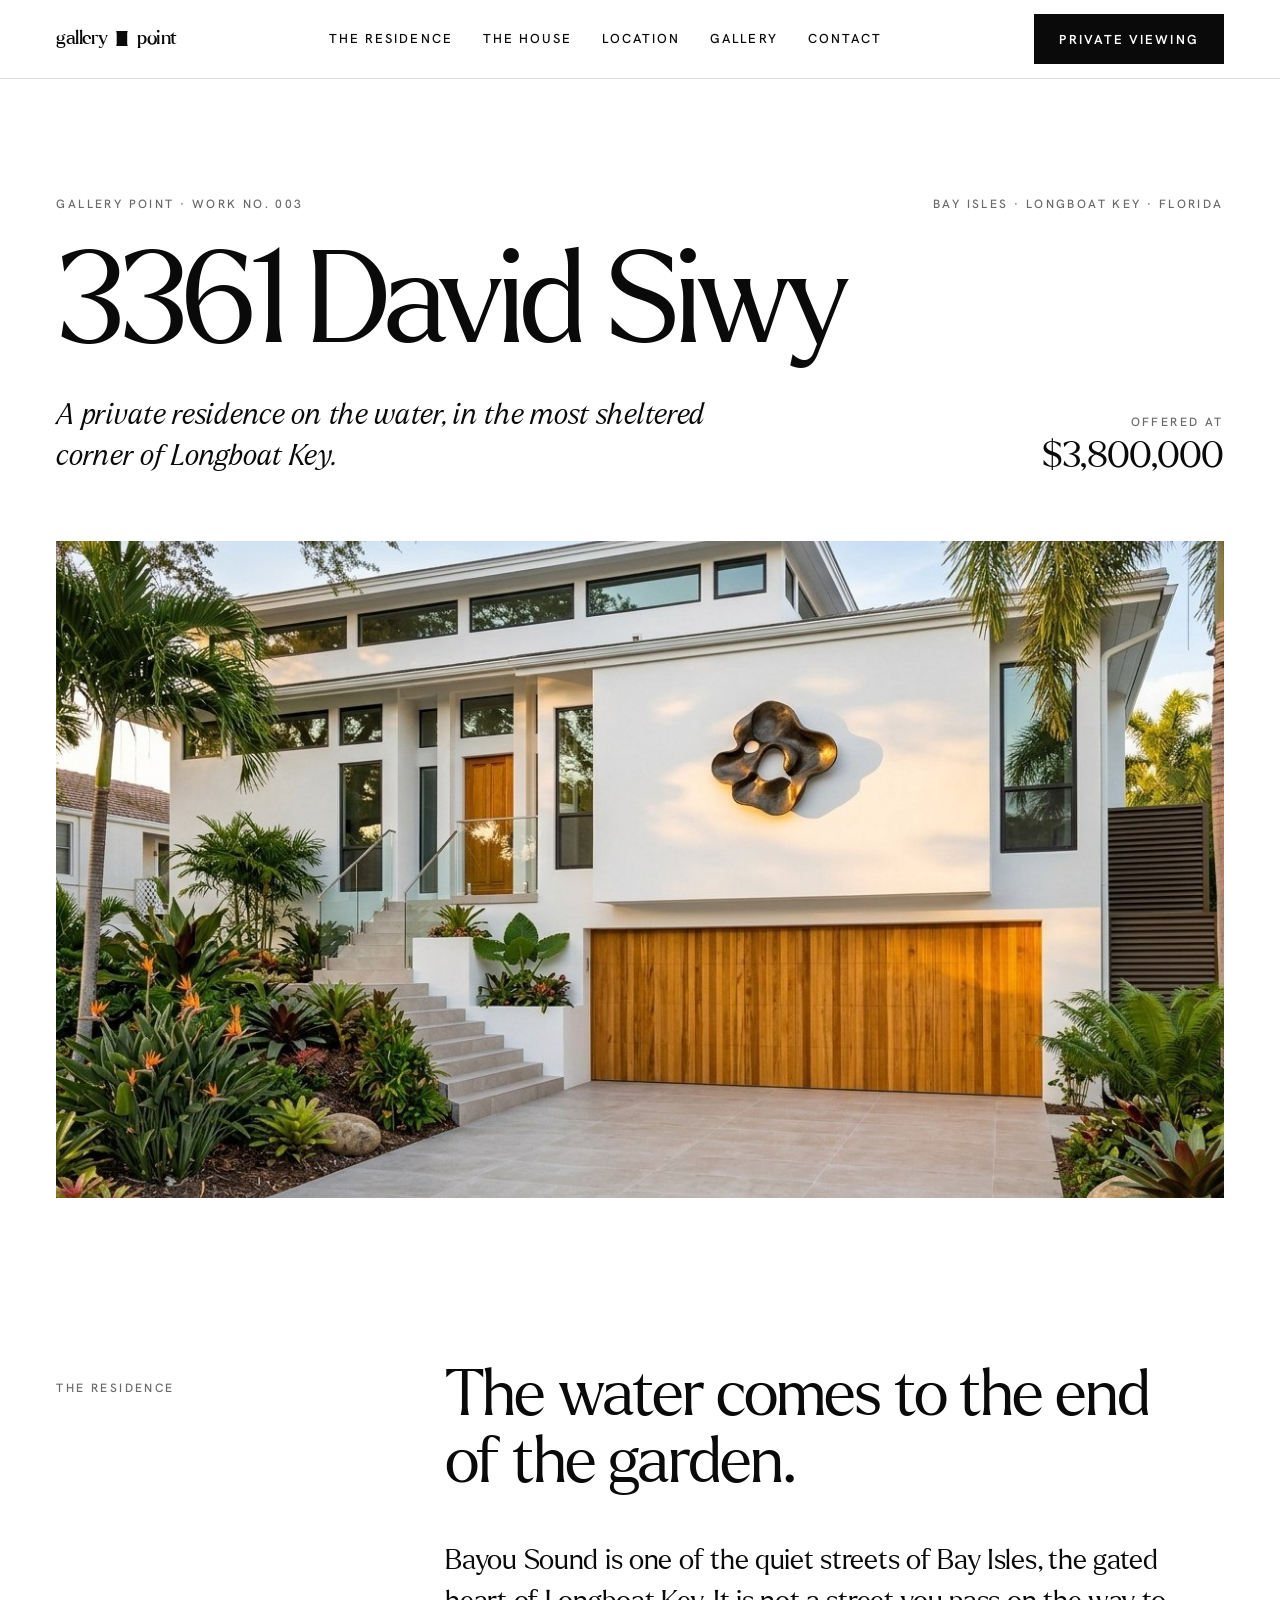
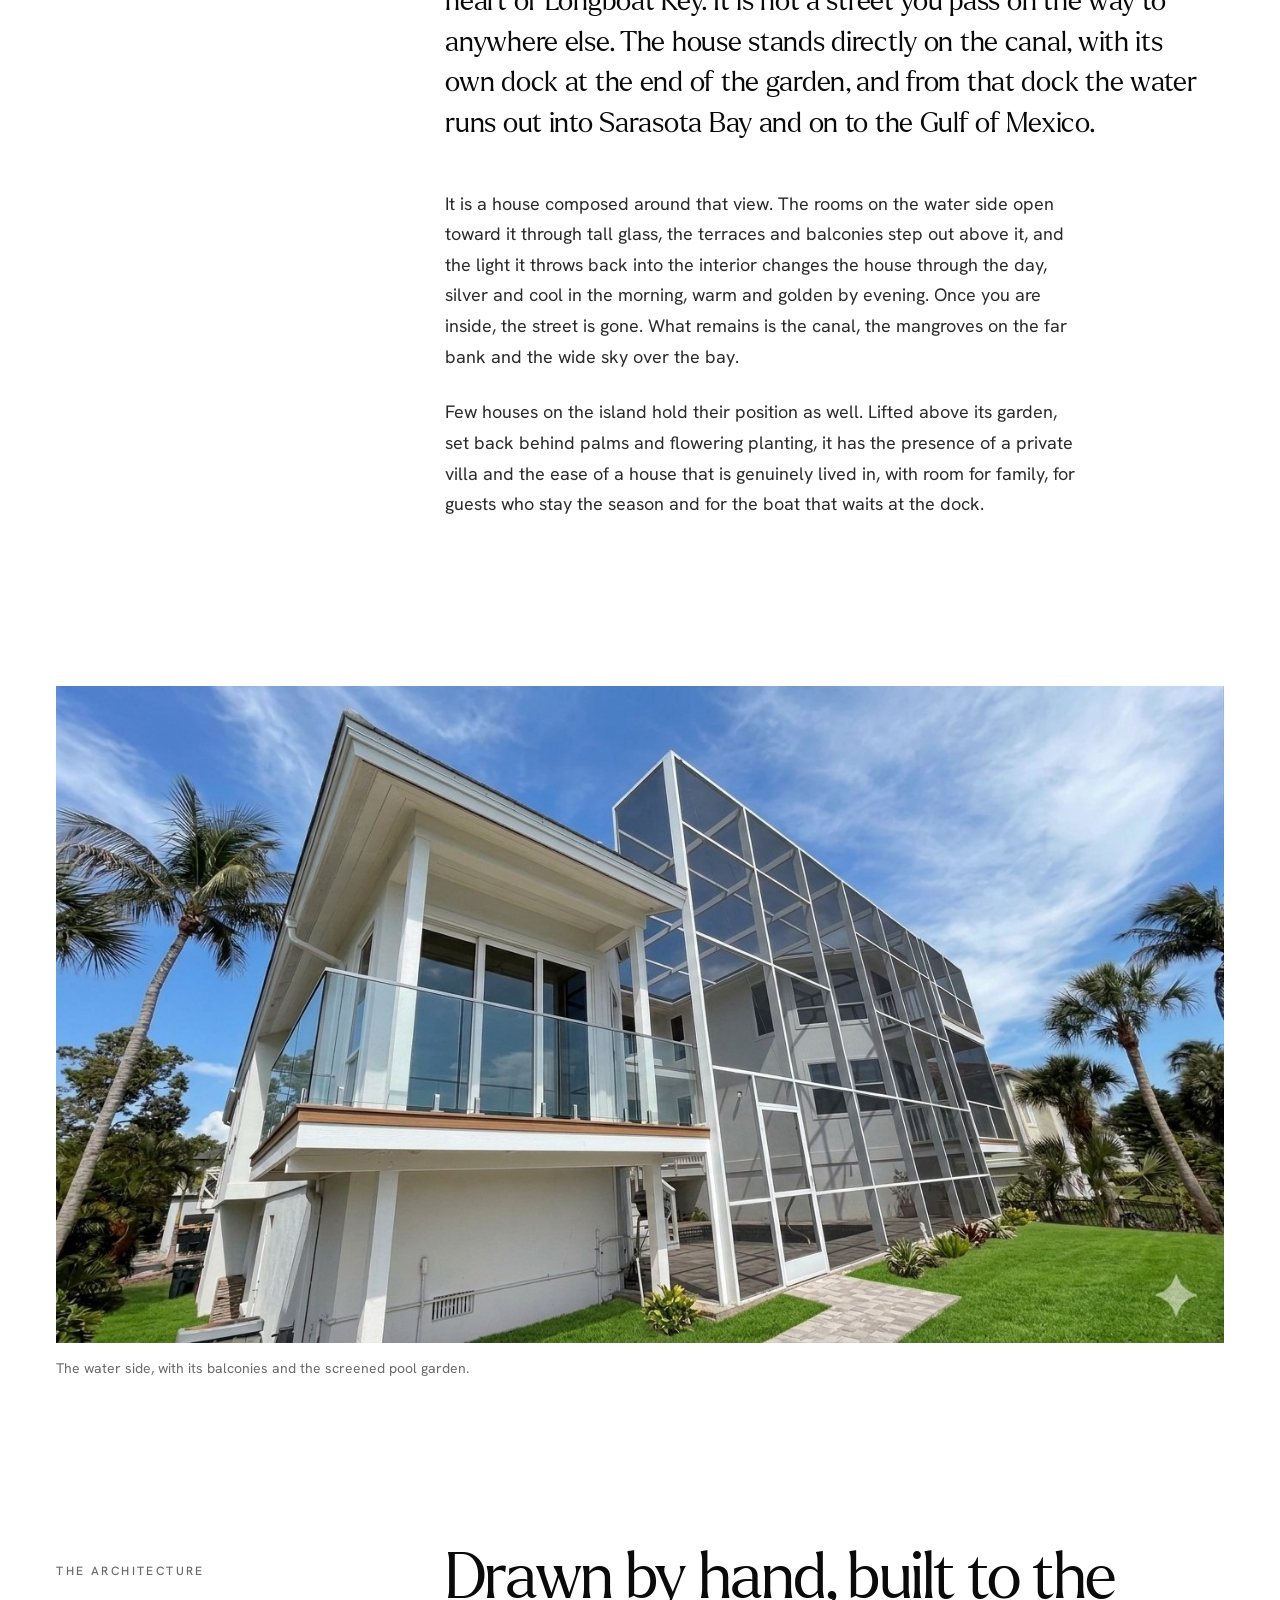
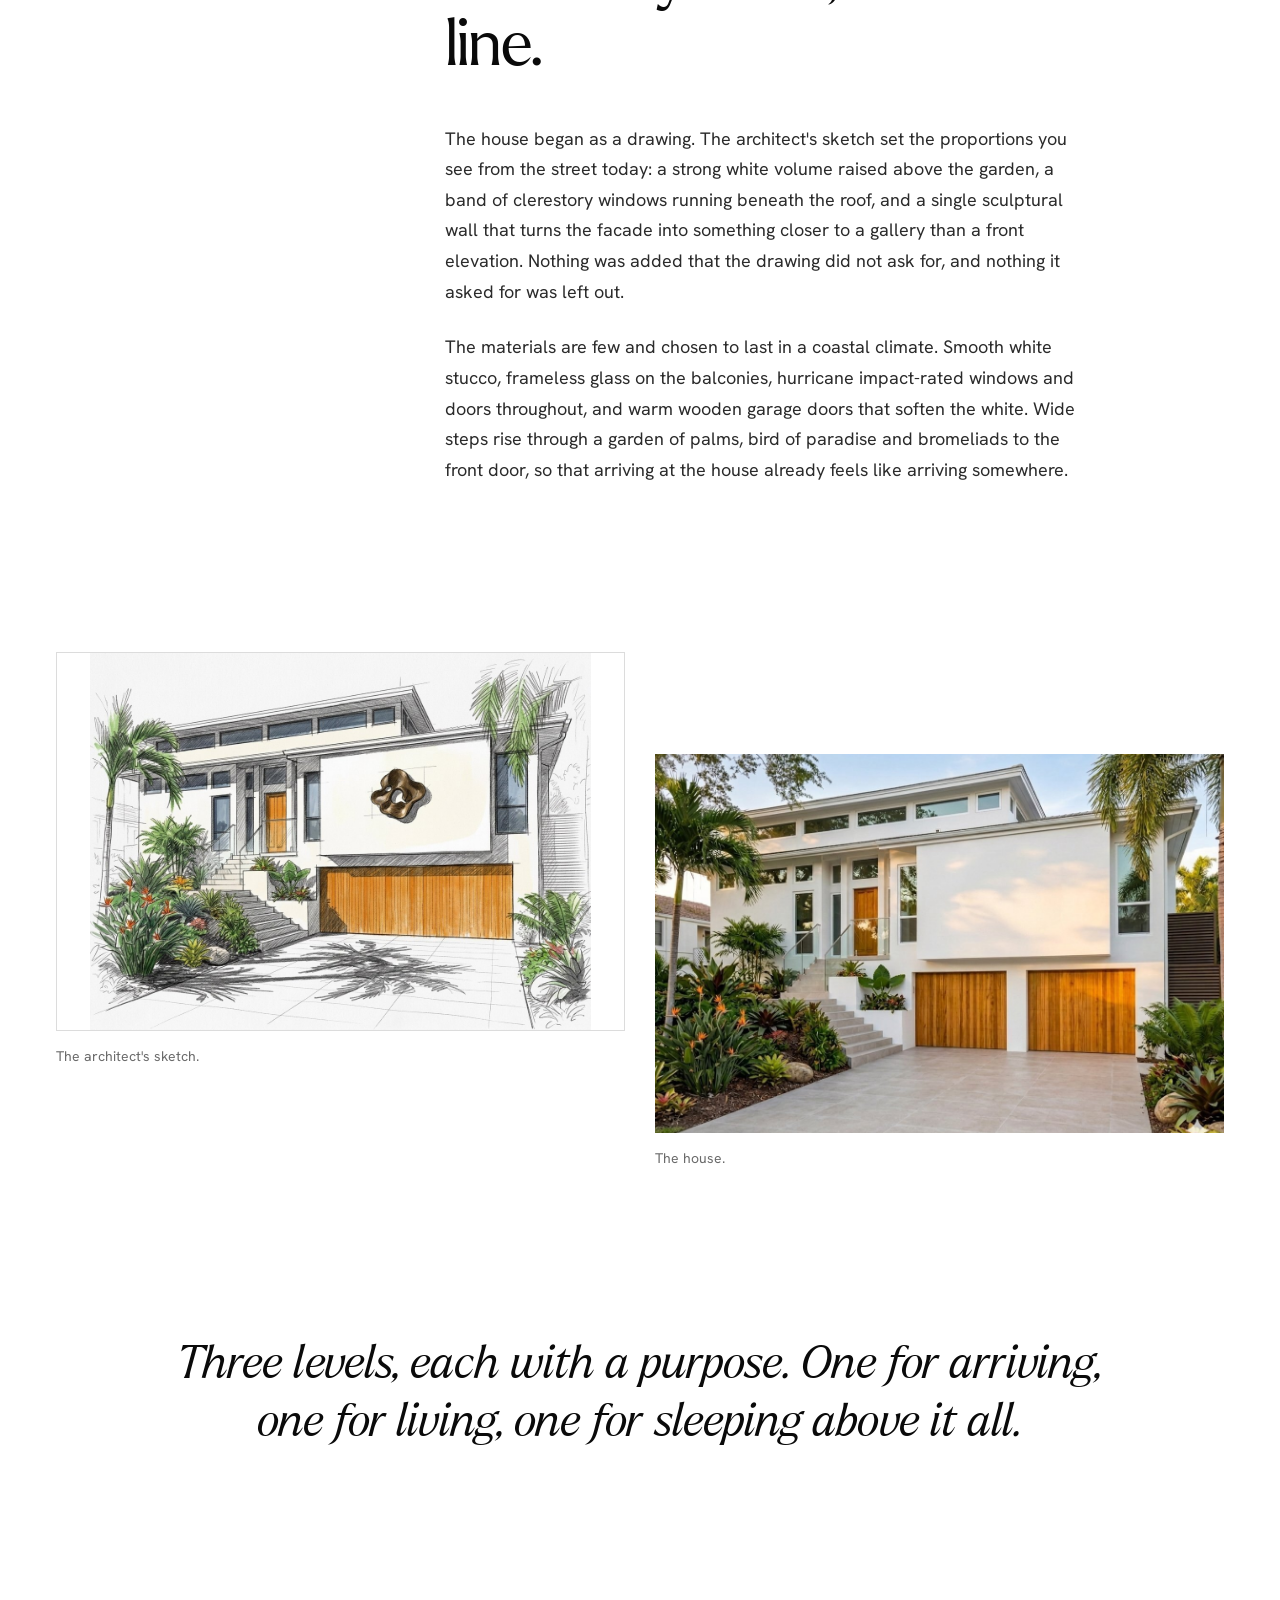
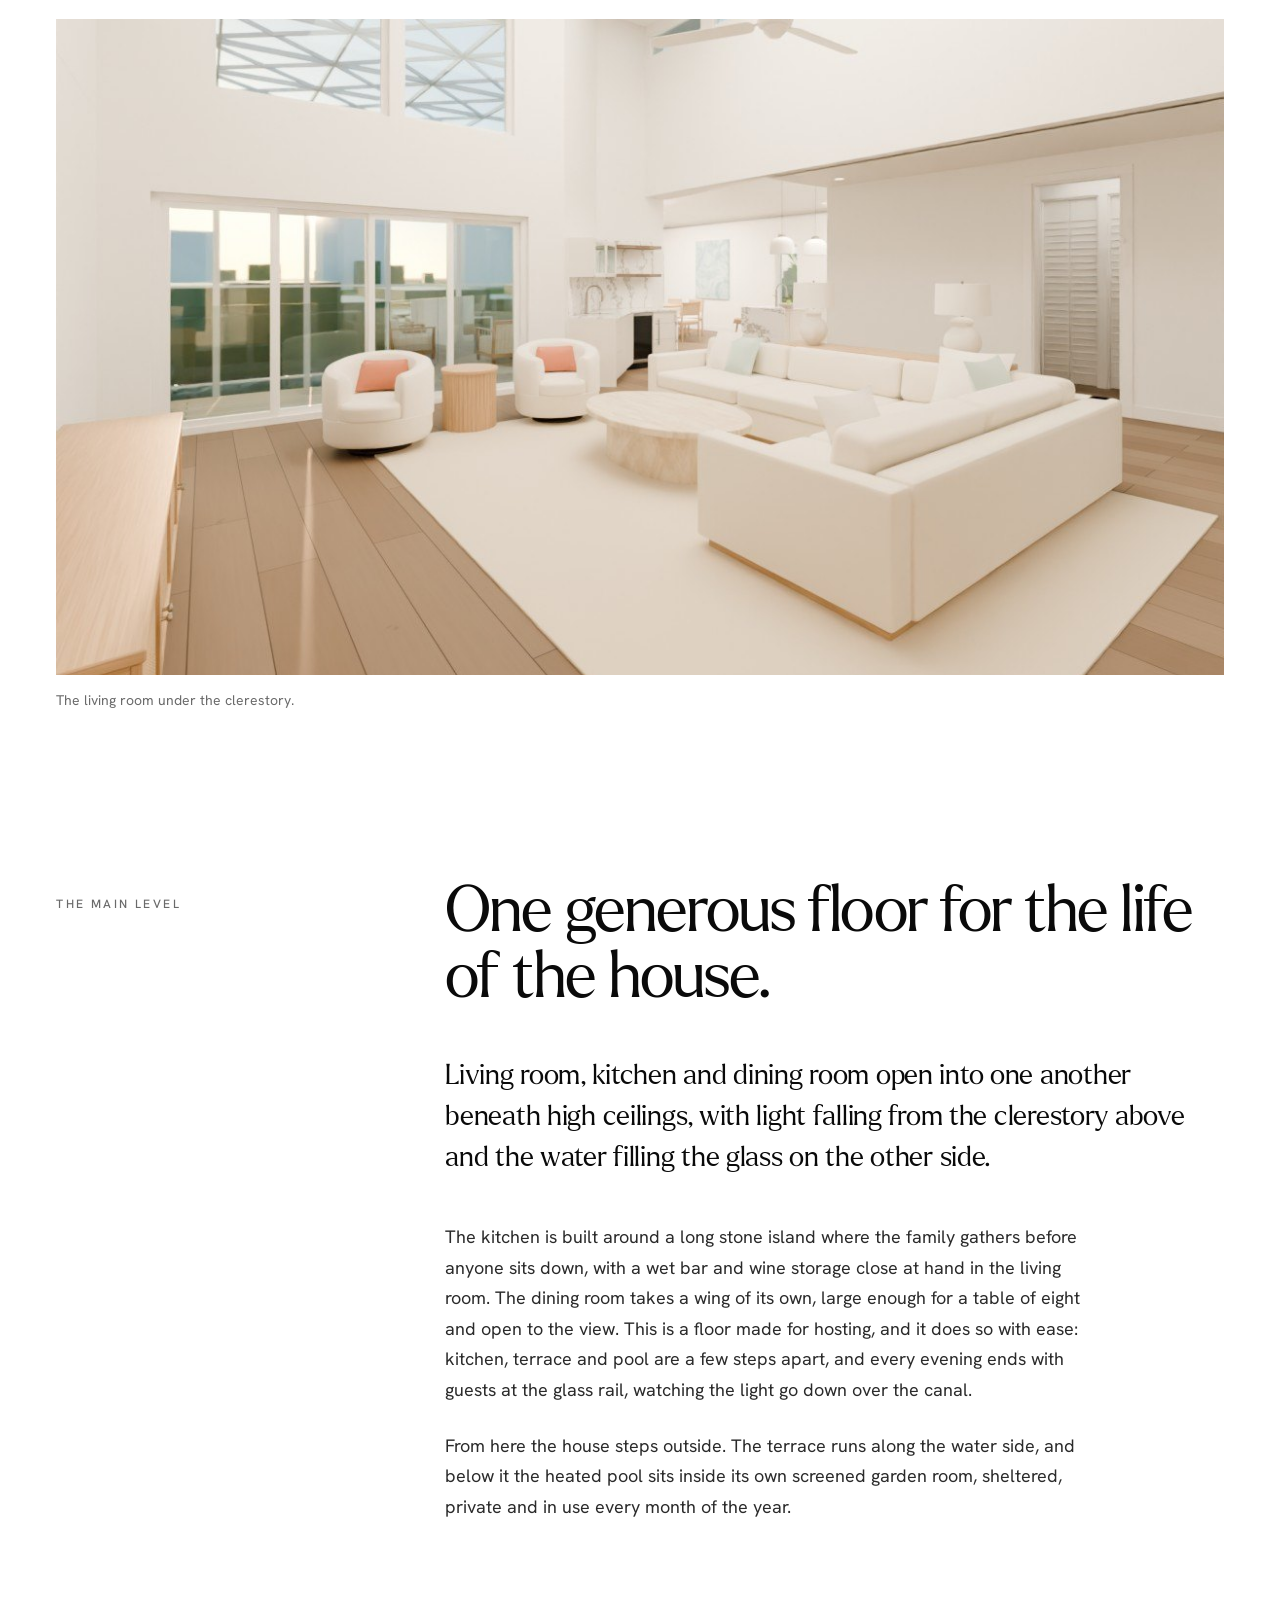
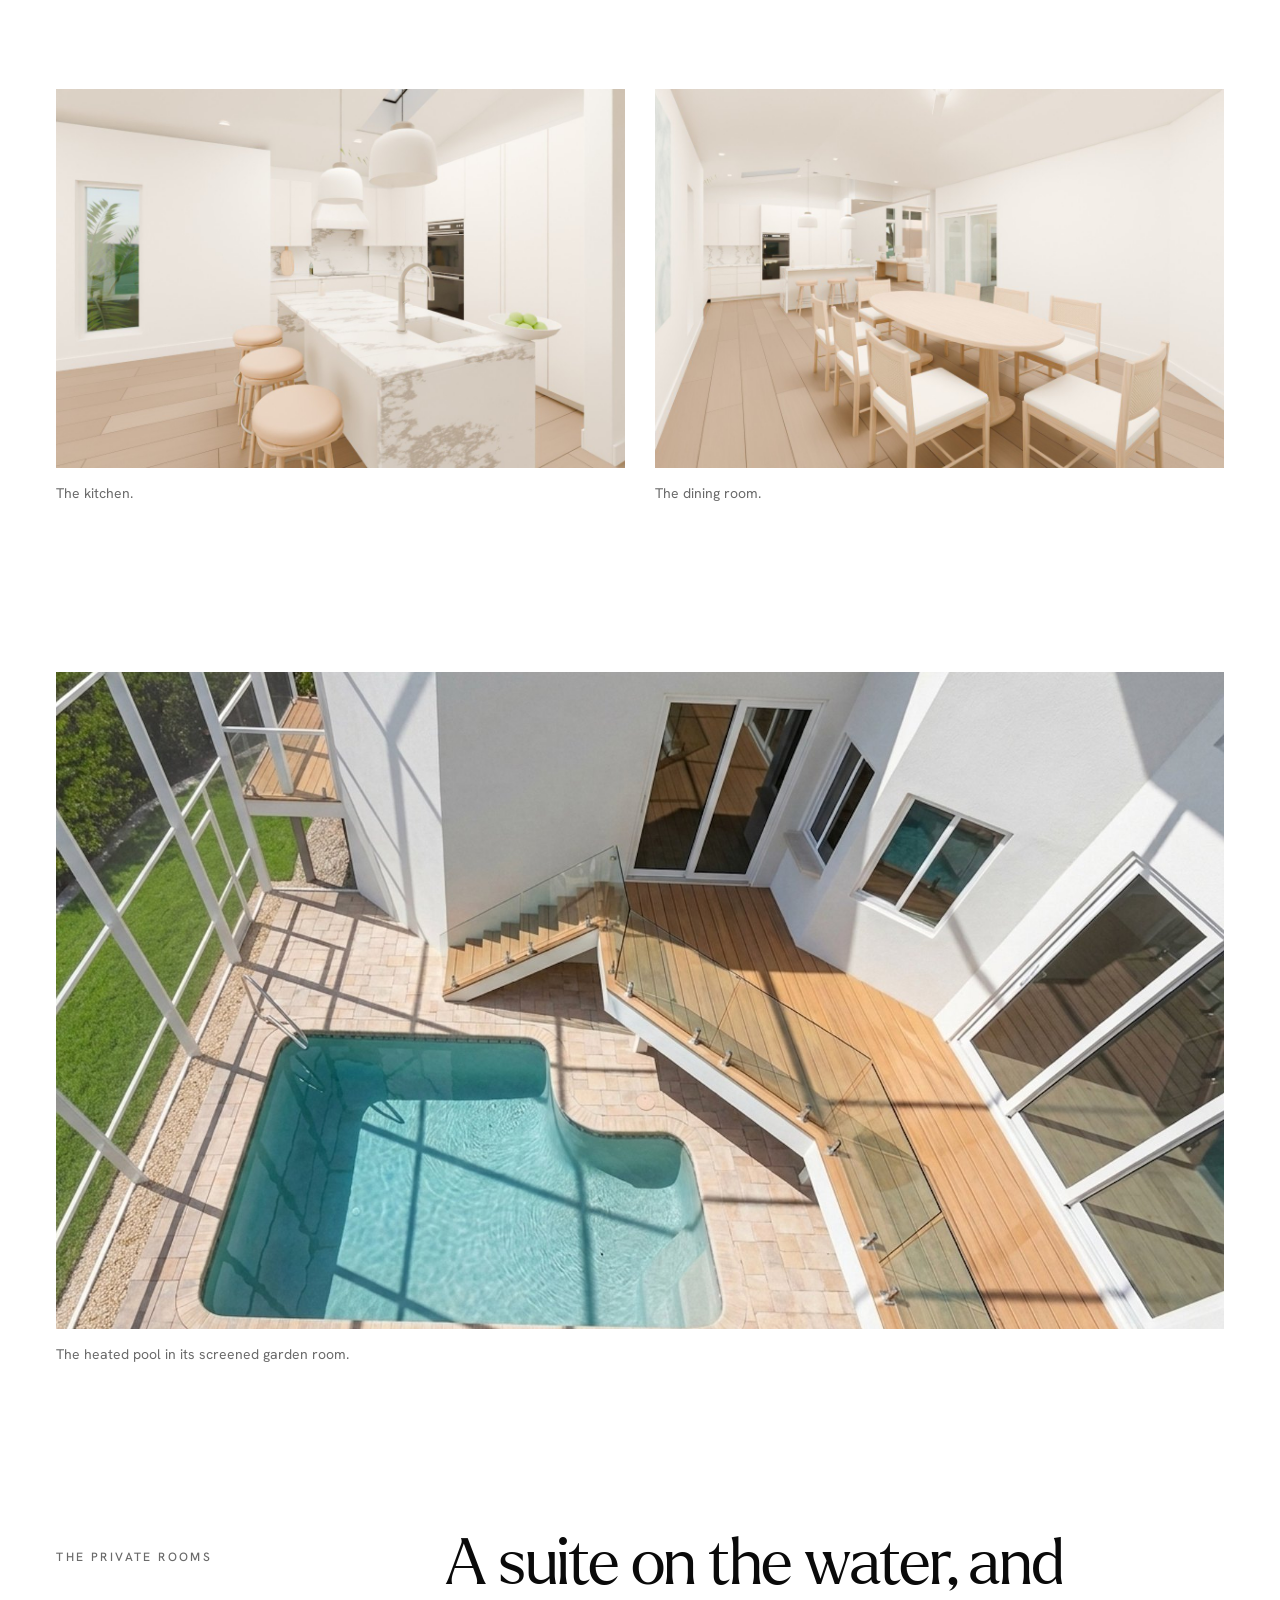
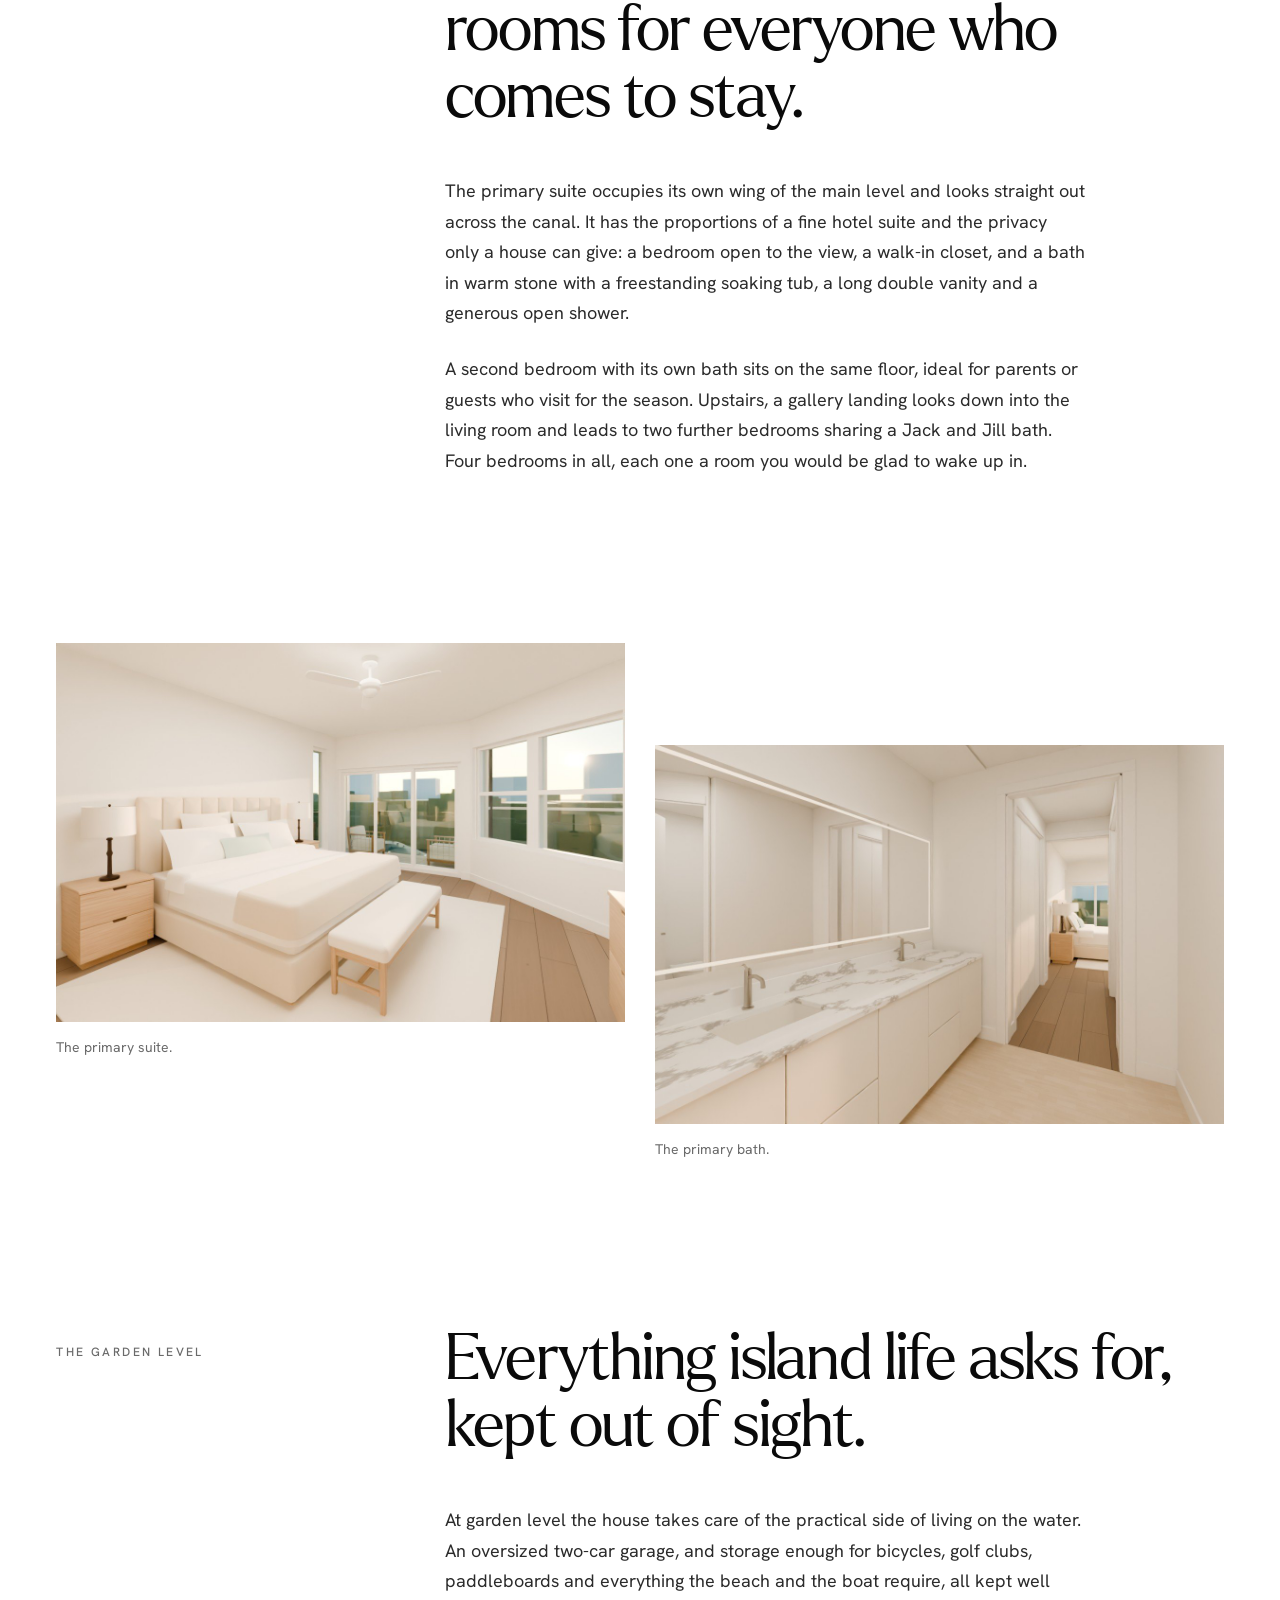
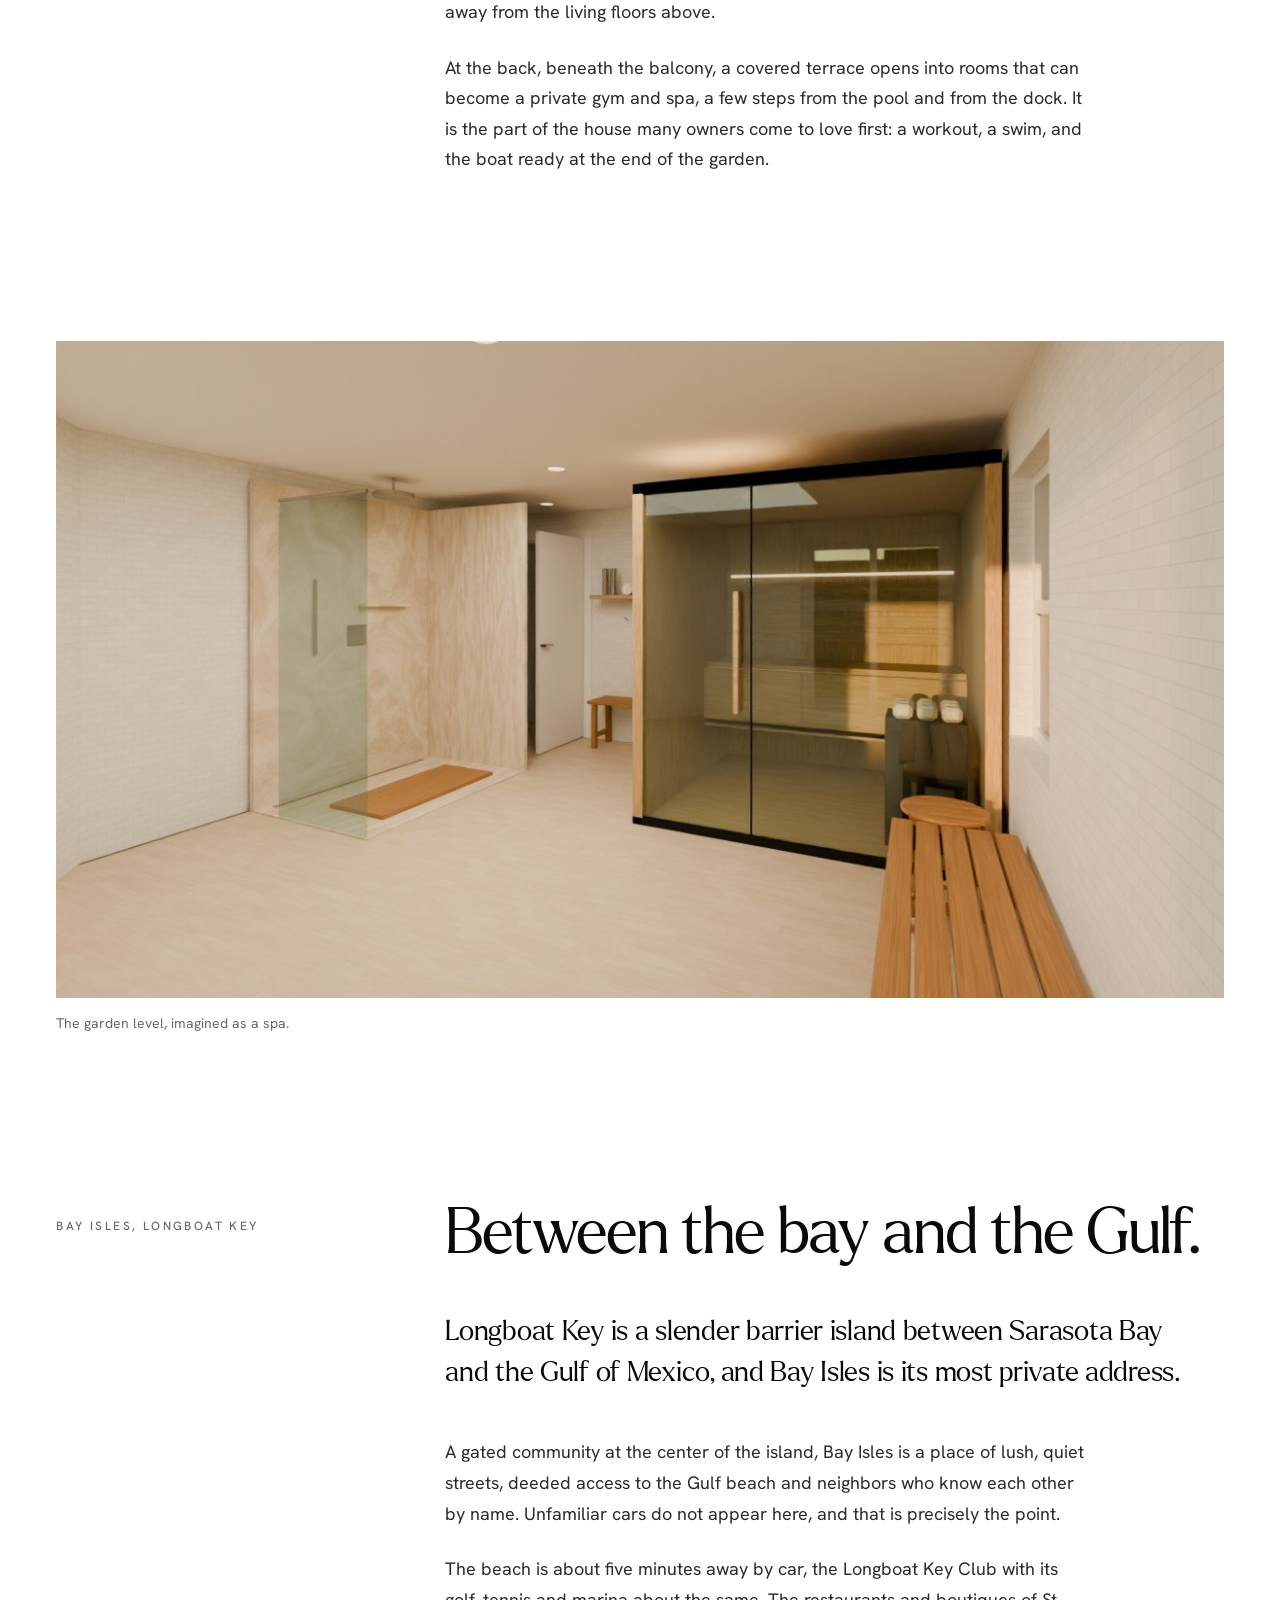
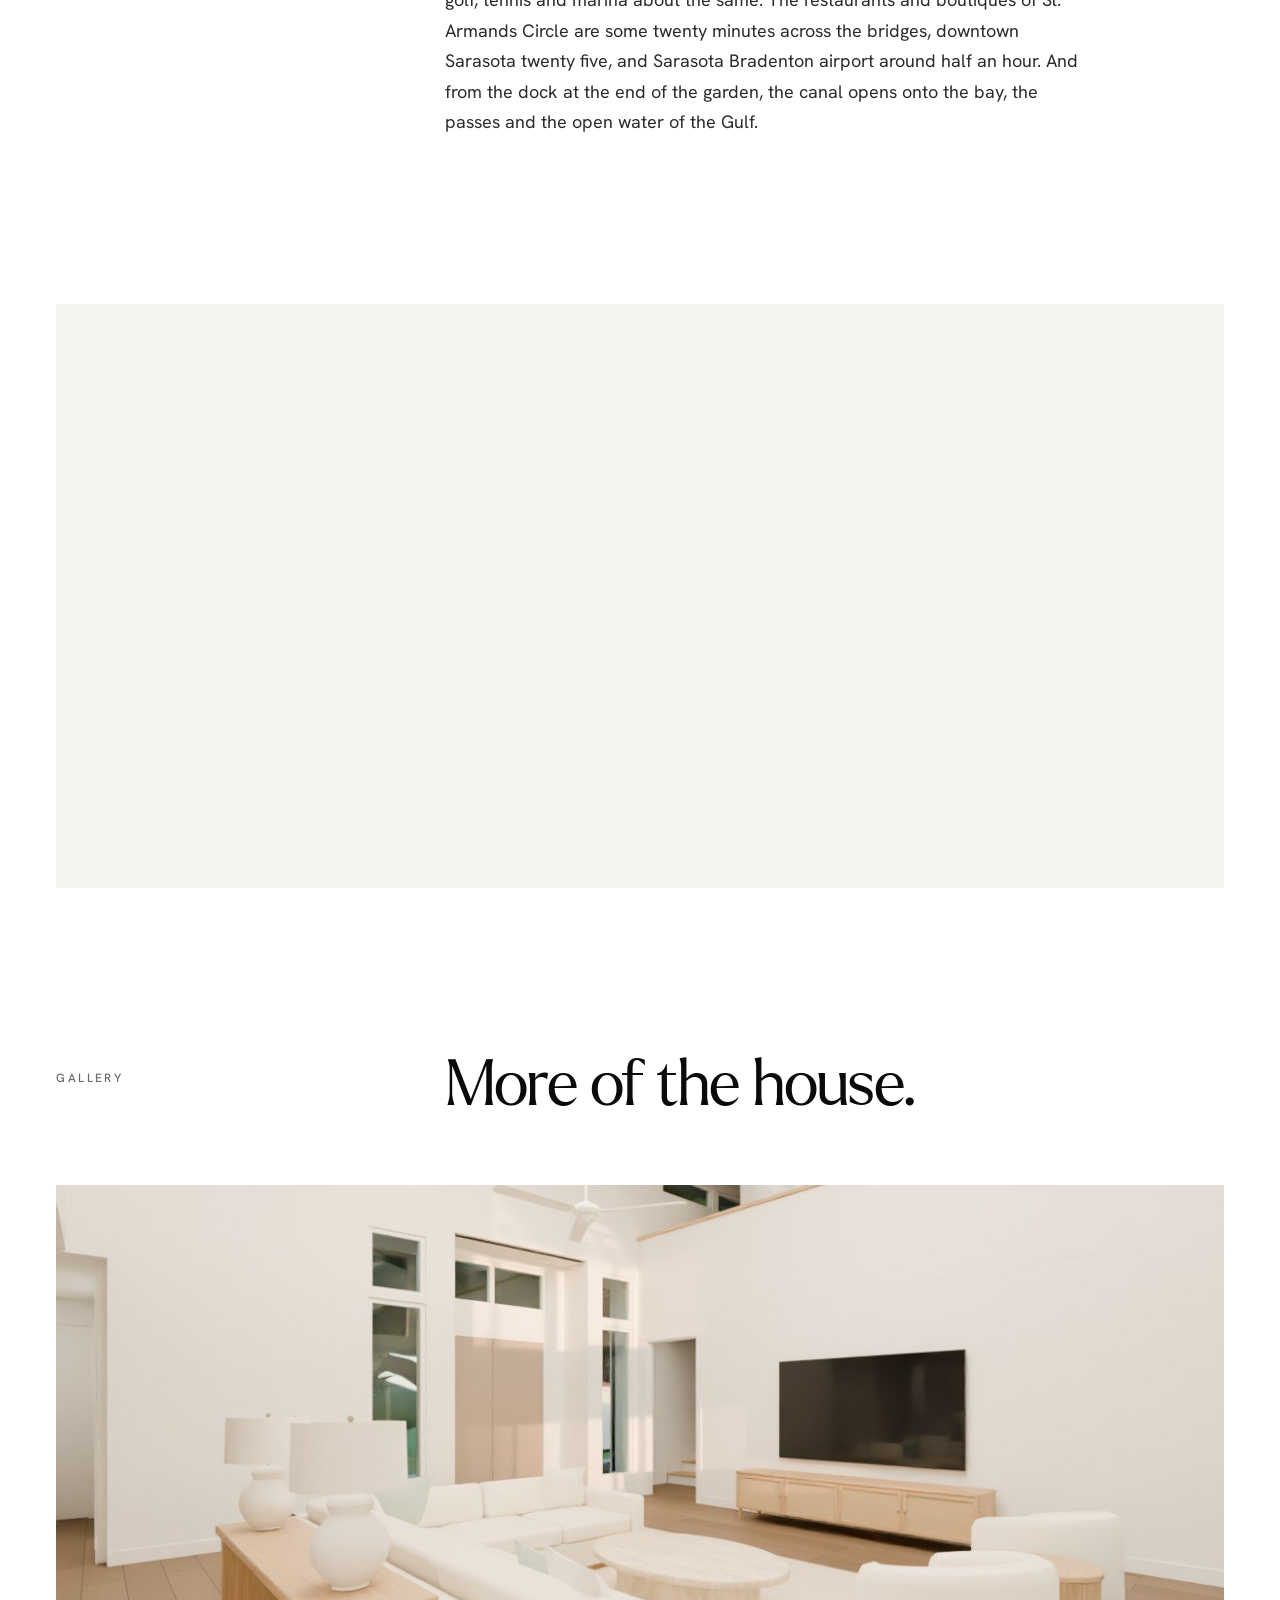
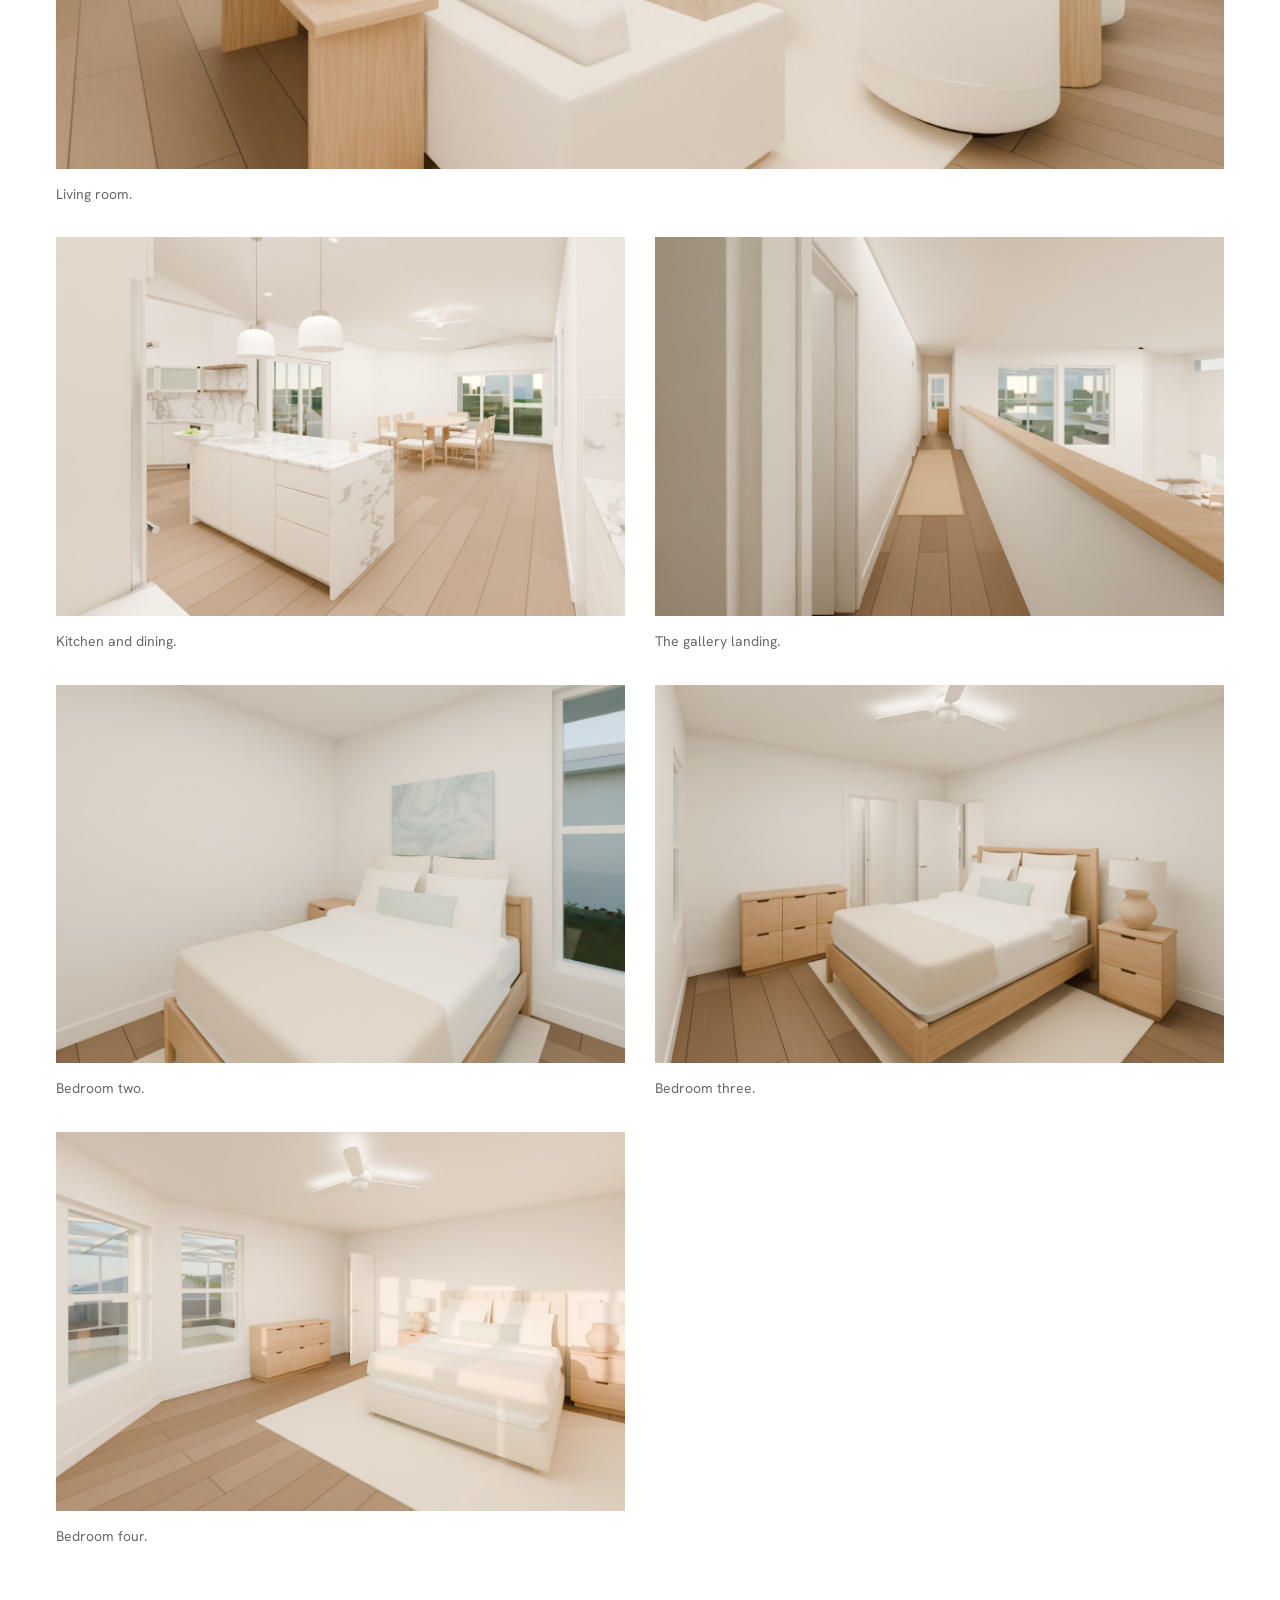
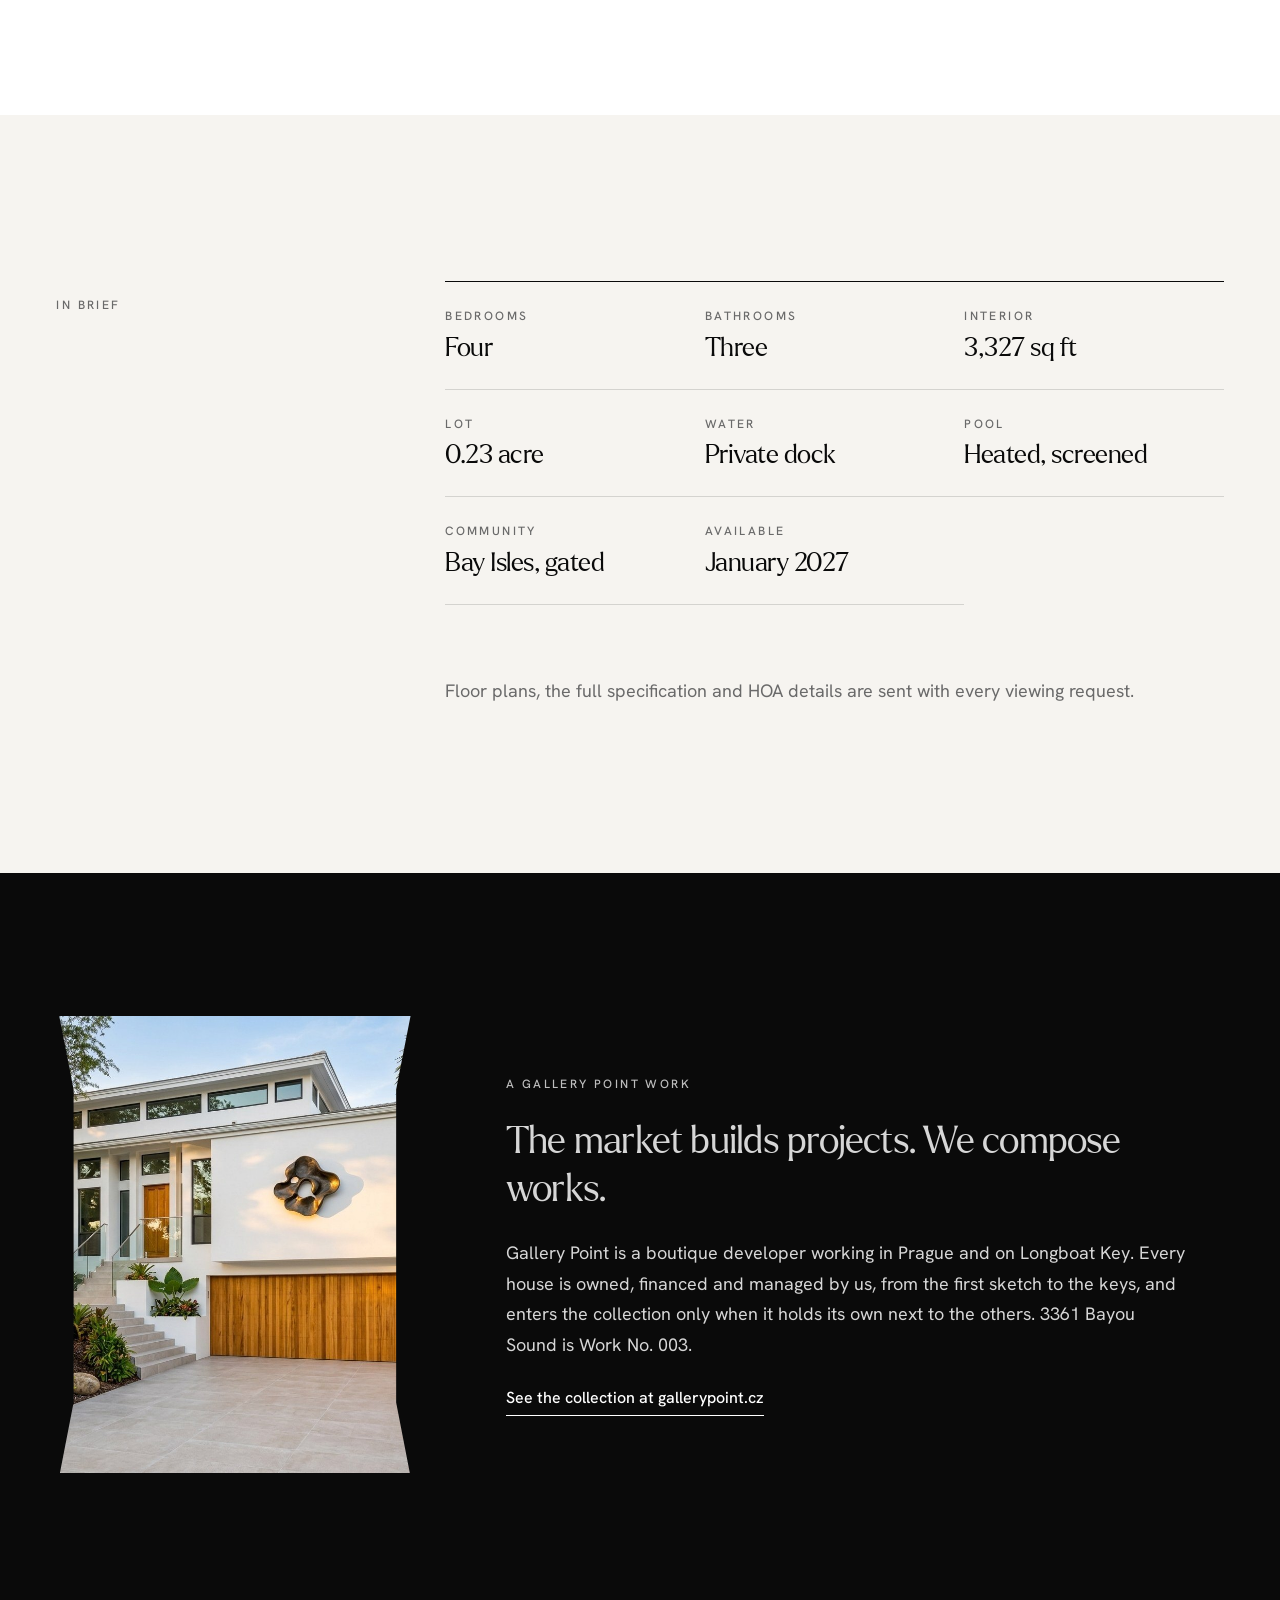
==== commit 8f65fe9a: "Hero: change page heading to 3361 David Siwy" ====
--- a/index.html
+++ b/index.html
@@ -74,7 +74,7 @@
     <span class="label">Gallery Point · Work No. 003</span>
     <span class="label">Bay Isles · Longboat Key · Florida</span>
   </div>
-  <h1 class="hero__title">3361 Bayou Sound</h1>
+  <h1 class="hero__title">3361 David Siwy</h1>
   <div class="hero__row">
     <p class="hero__sub">A private residence on the water, in the most sheltered corner of Longboat Key.</p>
     <p class="hero__price"><span class="label">Offered at</span><strong>$3,800,000</strong></p>
@@ -308,9 +308,8 @@
     <p>Viewings are by appointment. Floor plans and the full specification are sent on request.</p>
     <div class="card">
       <span class="label">Your contact</span>
-      <span class="card__name">Karel Sněhota</span>
+      <span class="card__name">Karel Snehota</span>
       <span style="color:var(--muted)">Gallery Point</span>
-      <a href="tel:+420605319383">+420 605 319 383</a>
       <a href="mailto:snehota@gallerypoint.cz">snehota@gallerypoint.cz</a>
     </div>
   </div>
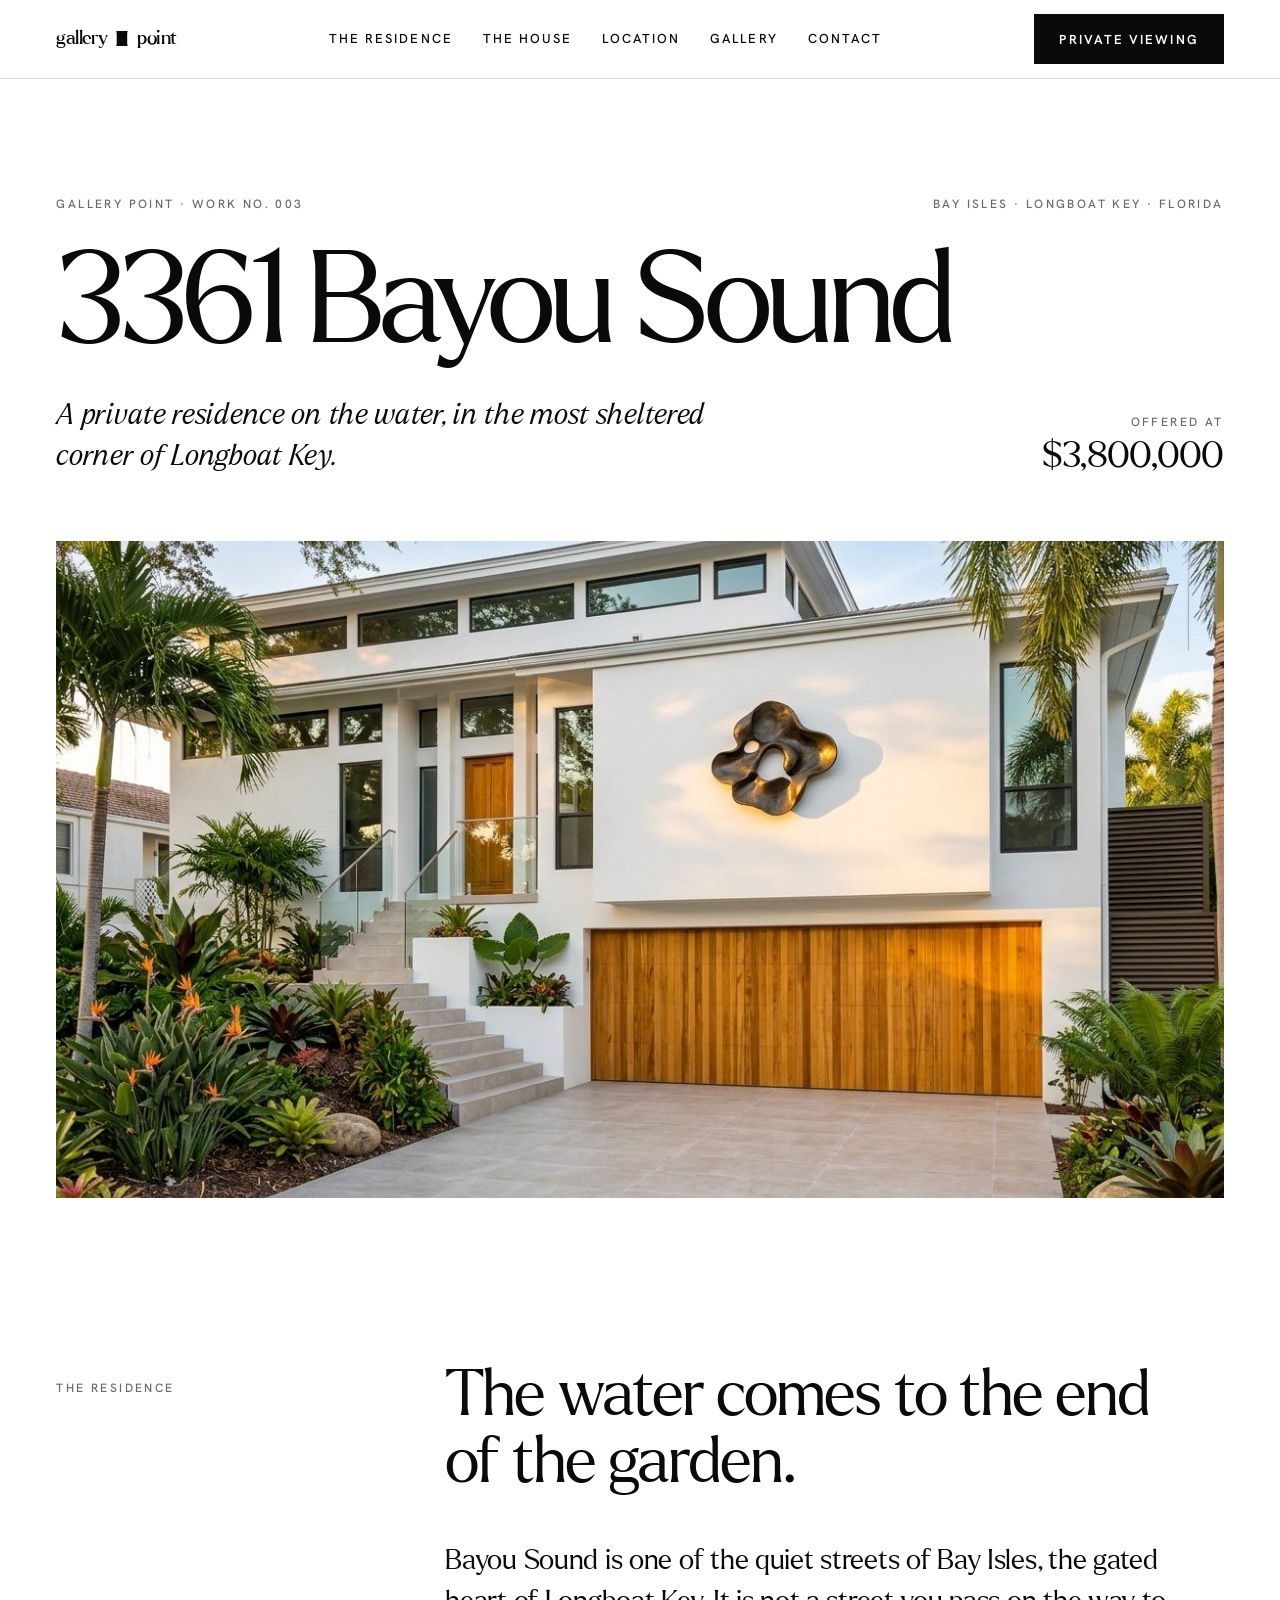
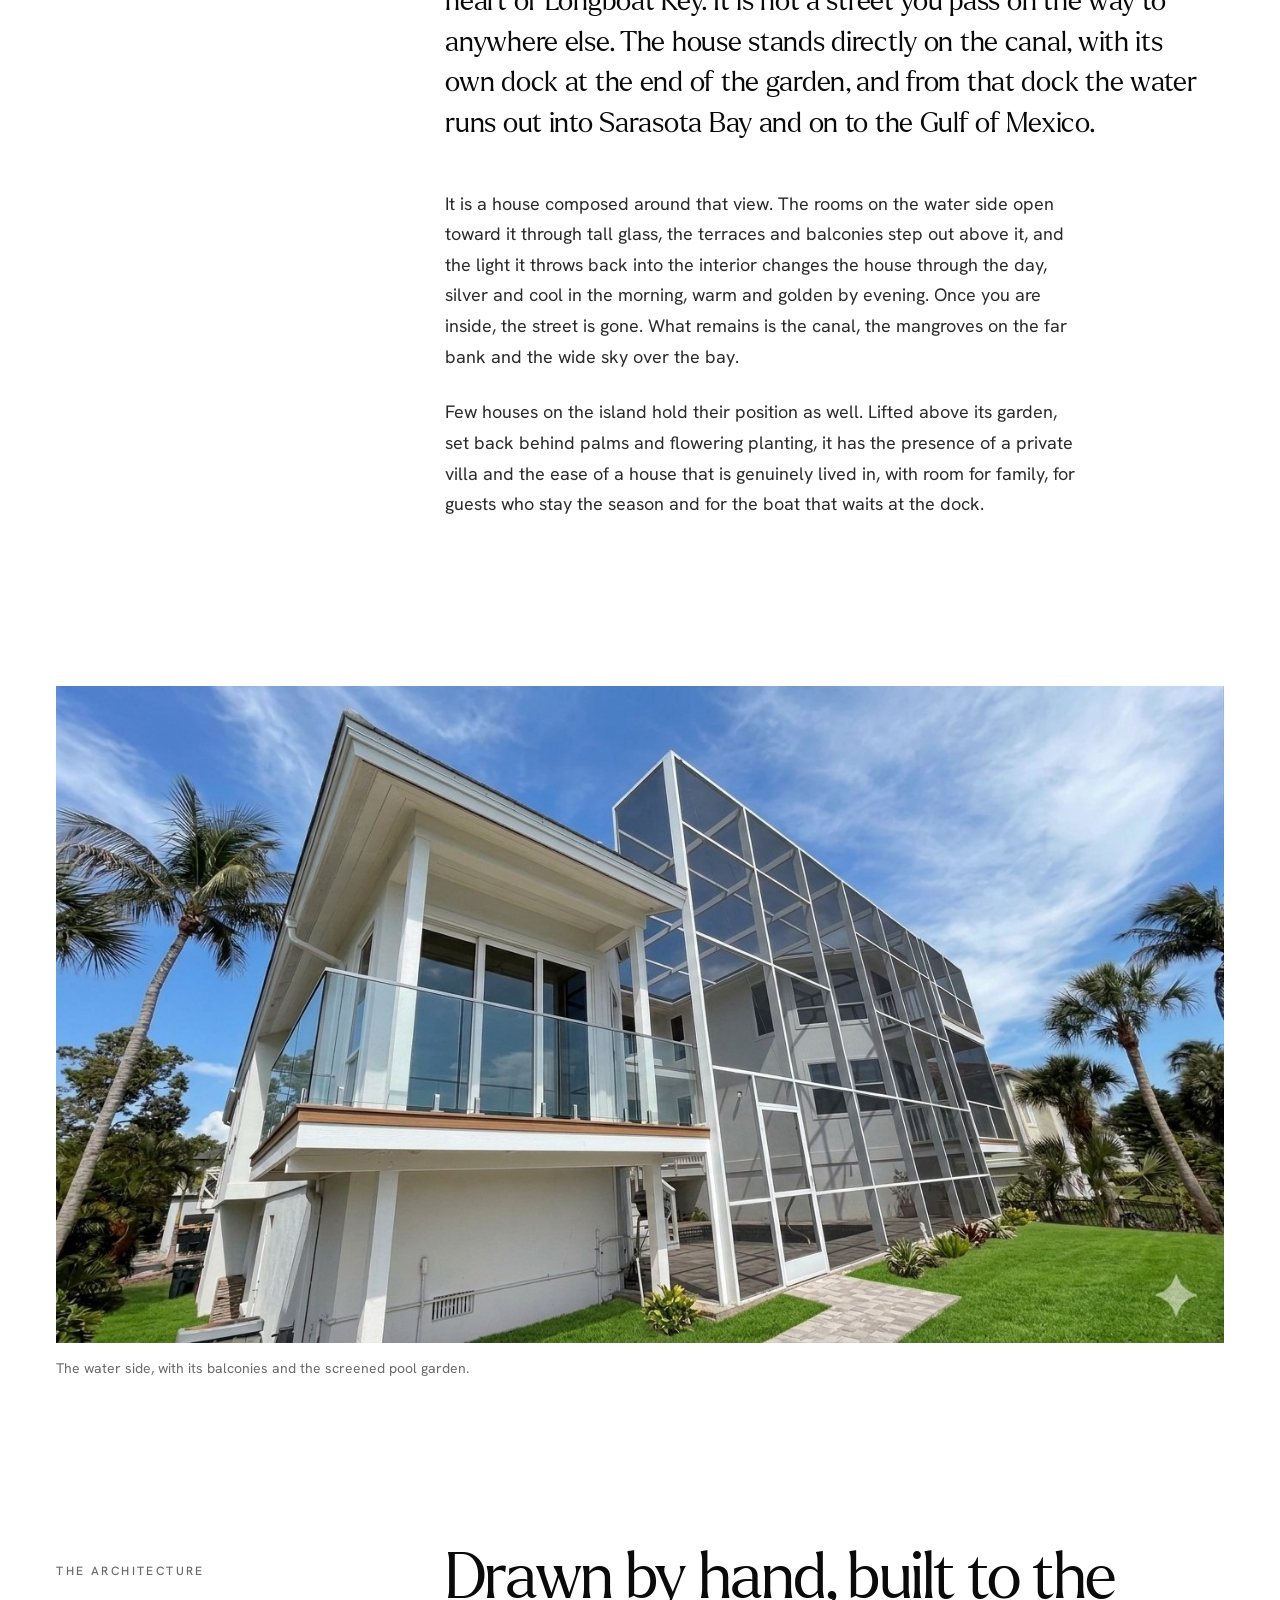
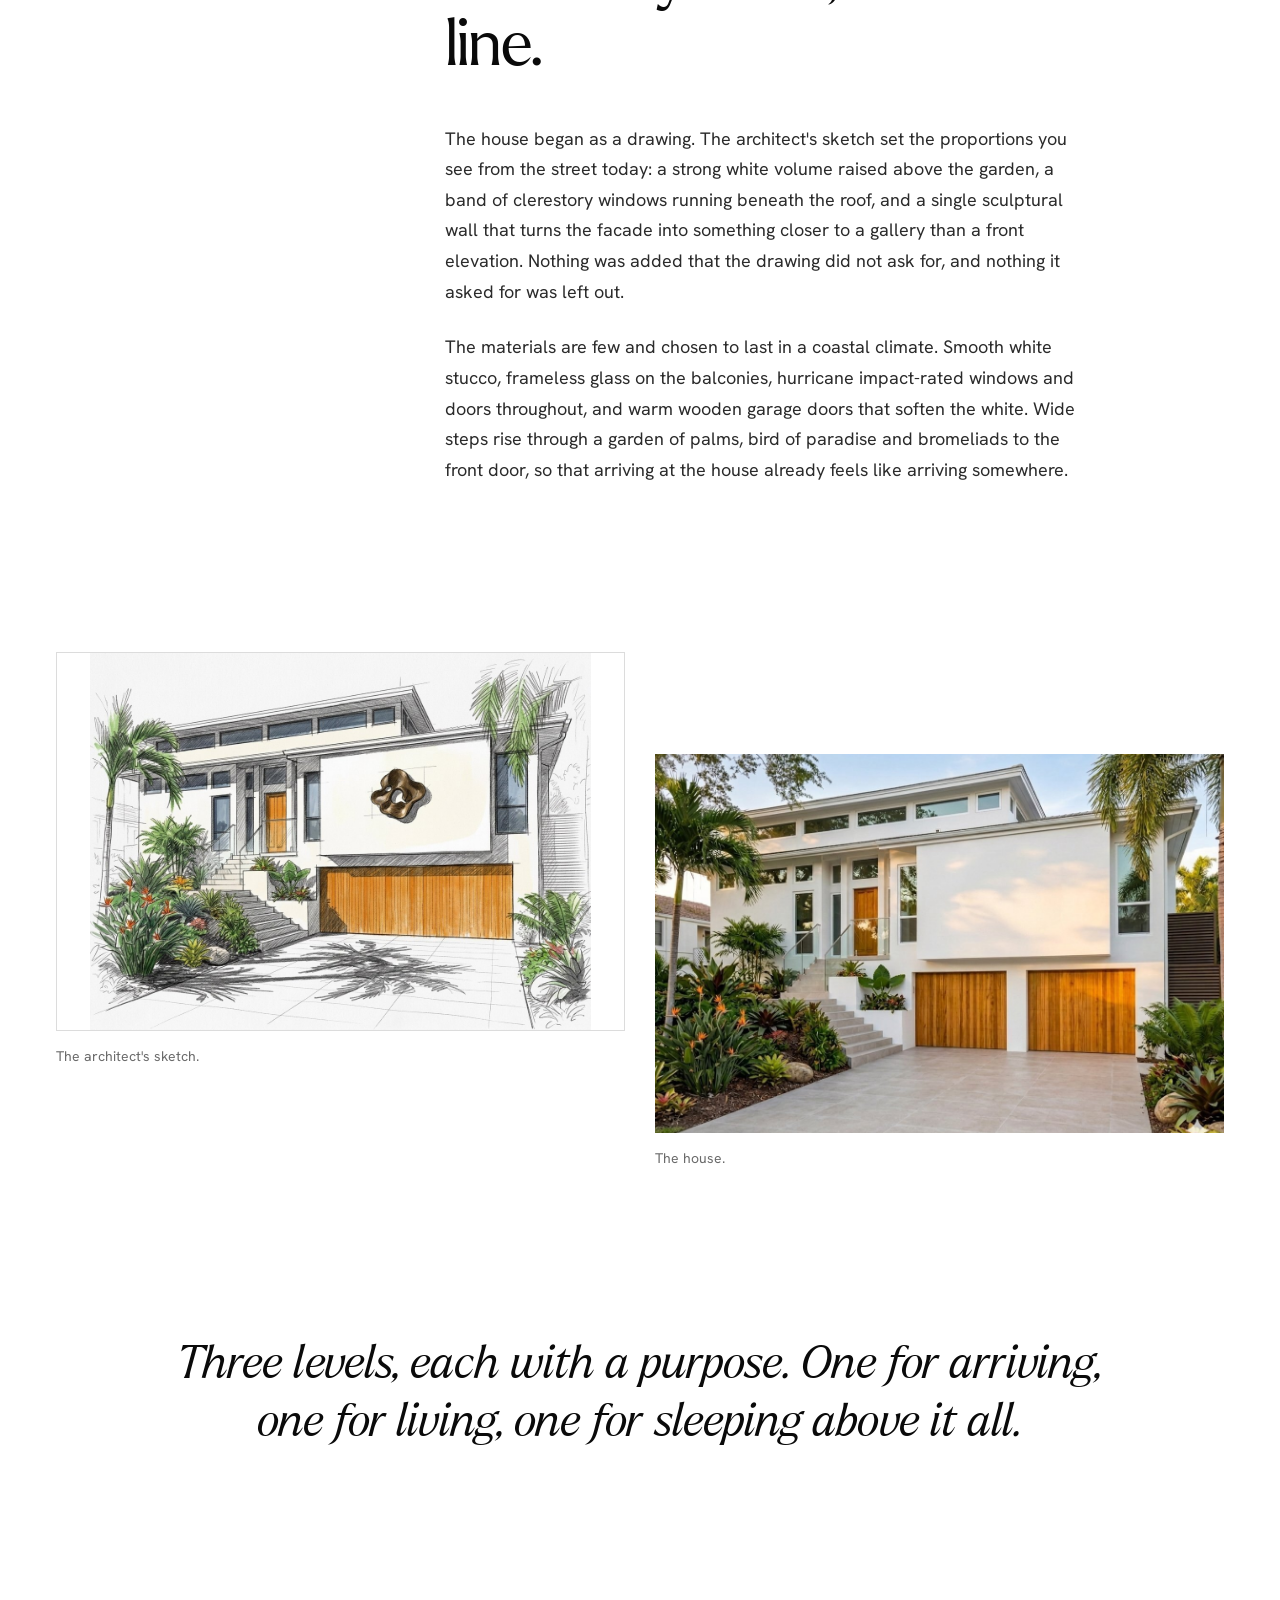
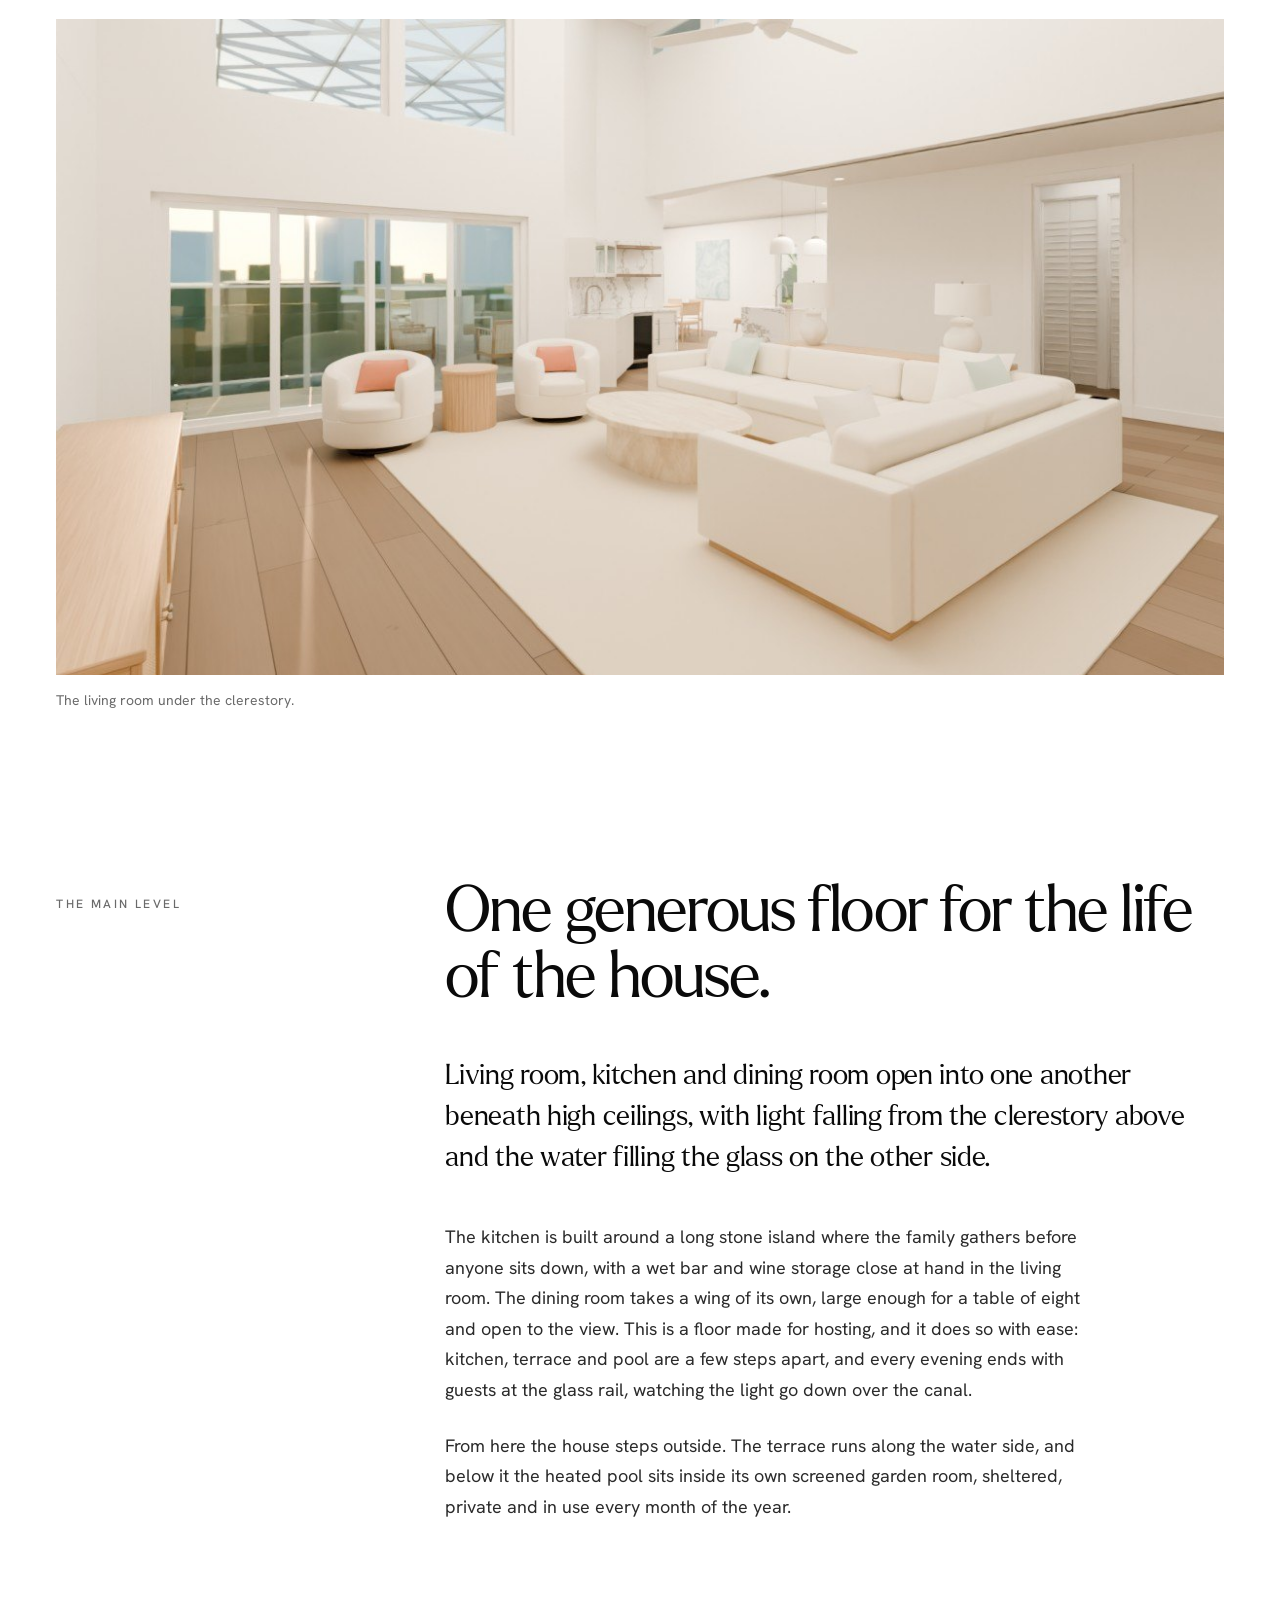
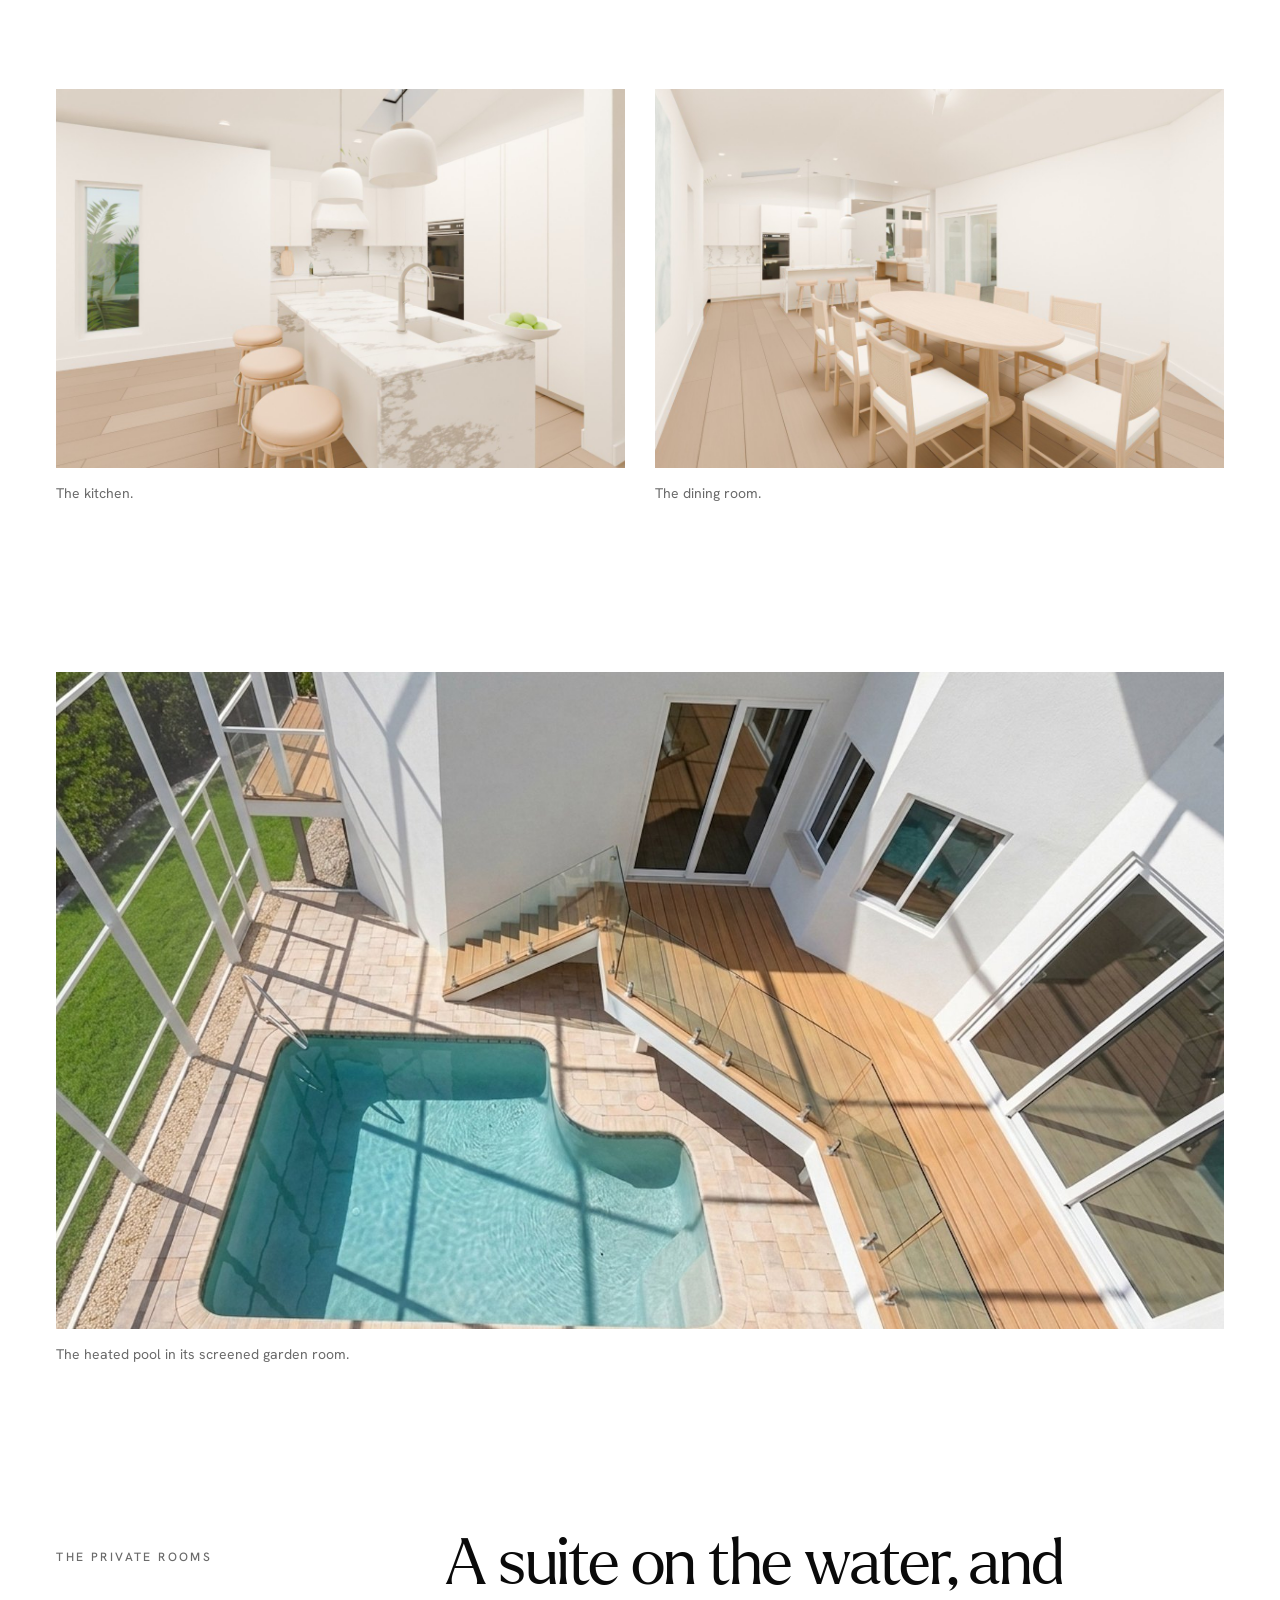
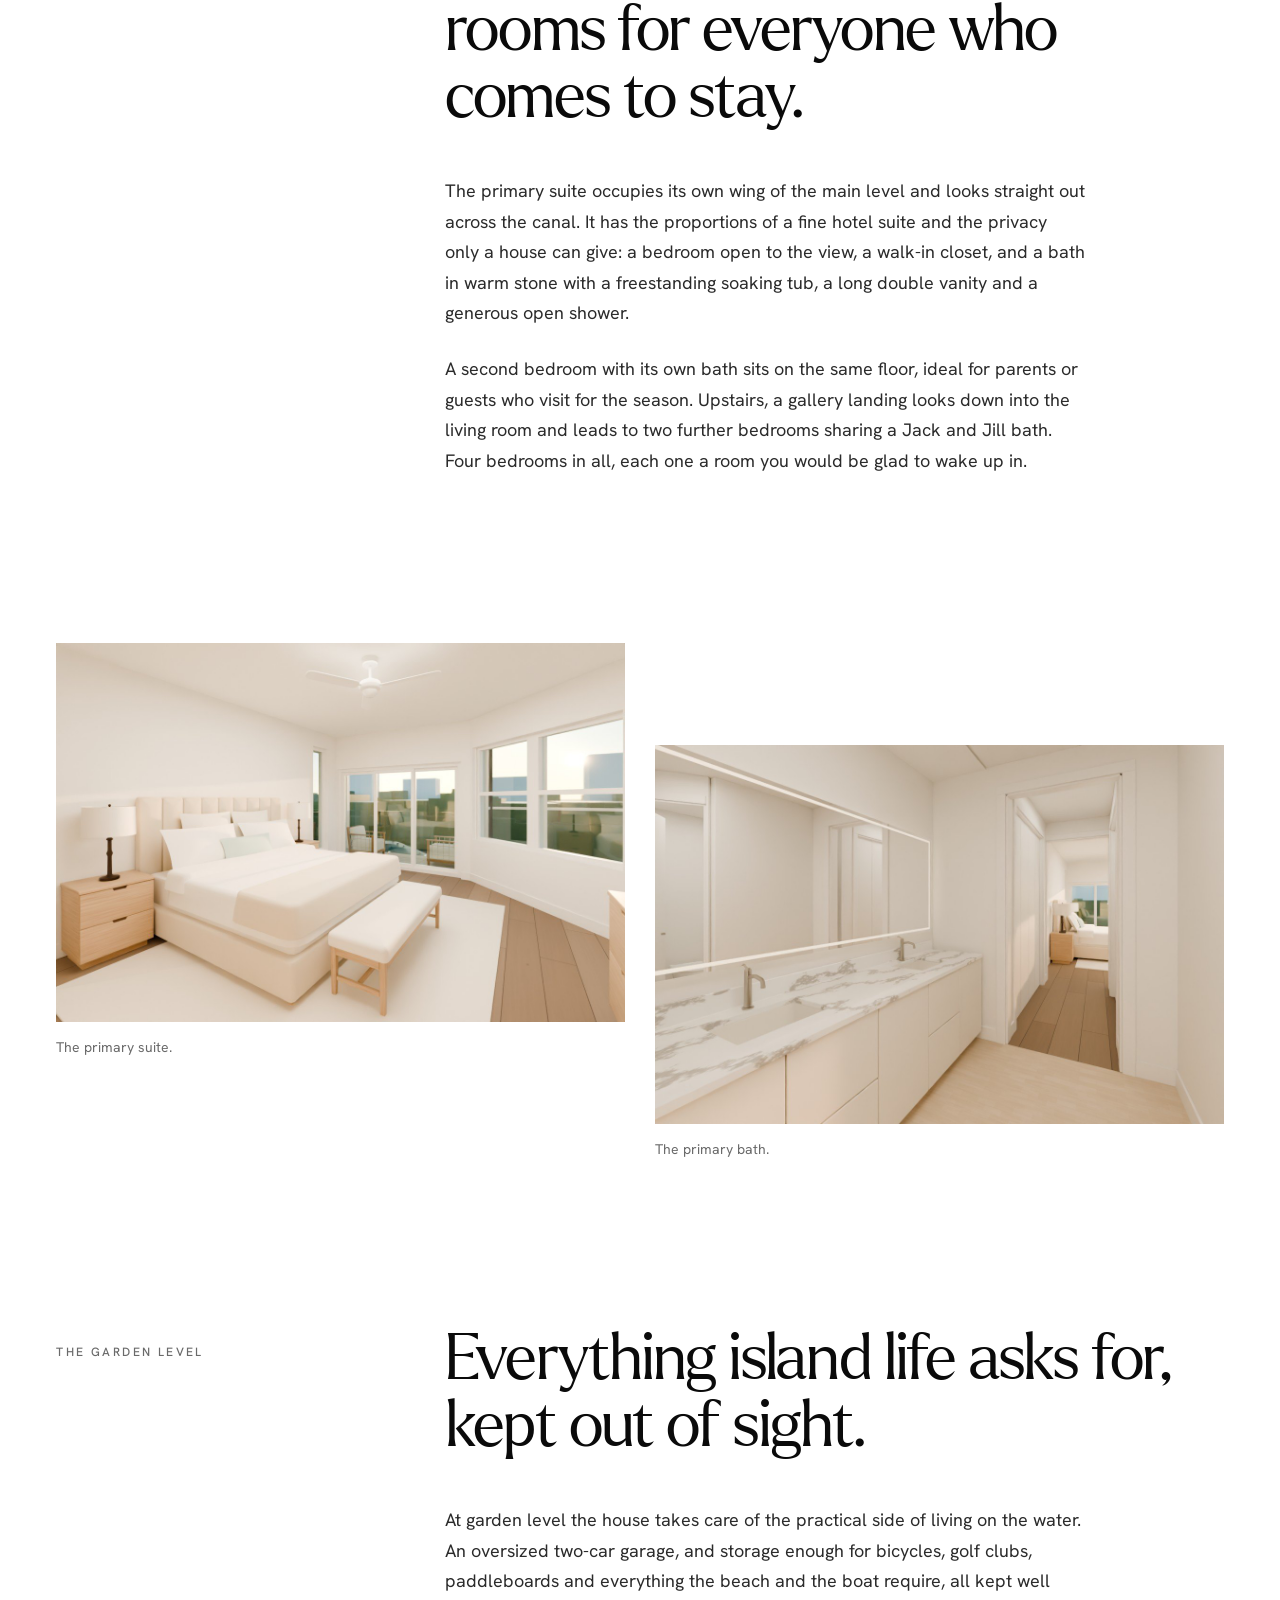
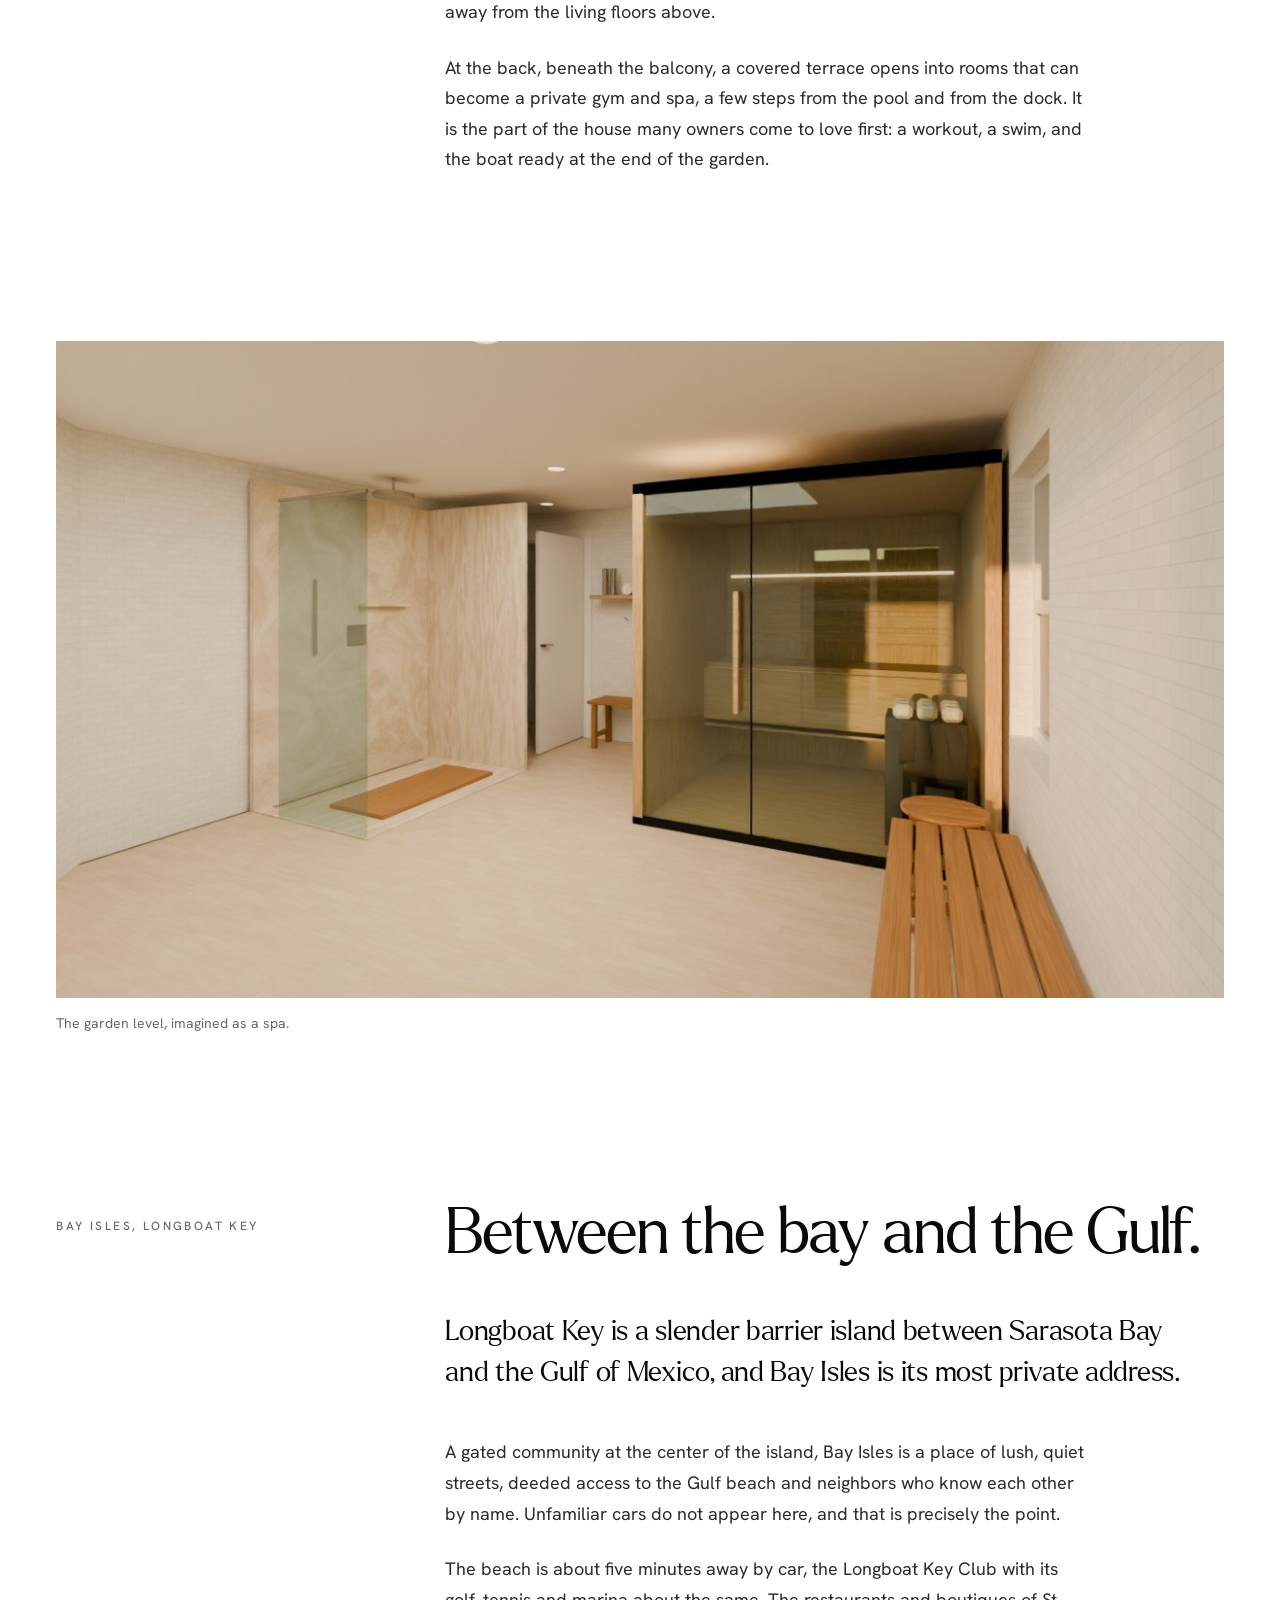
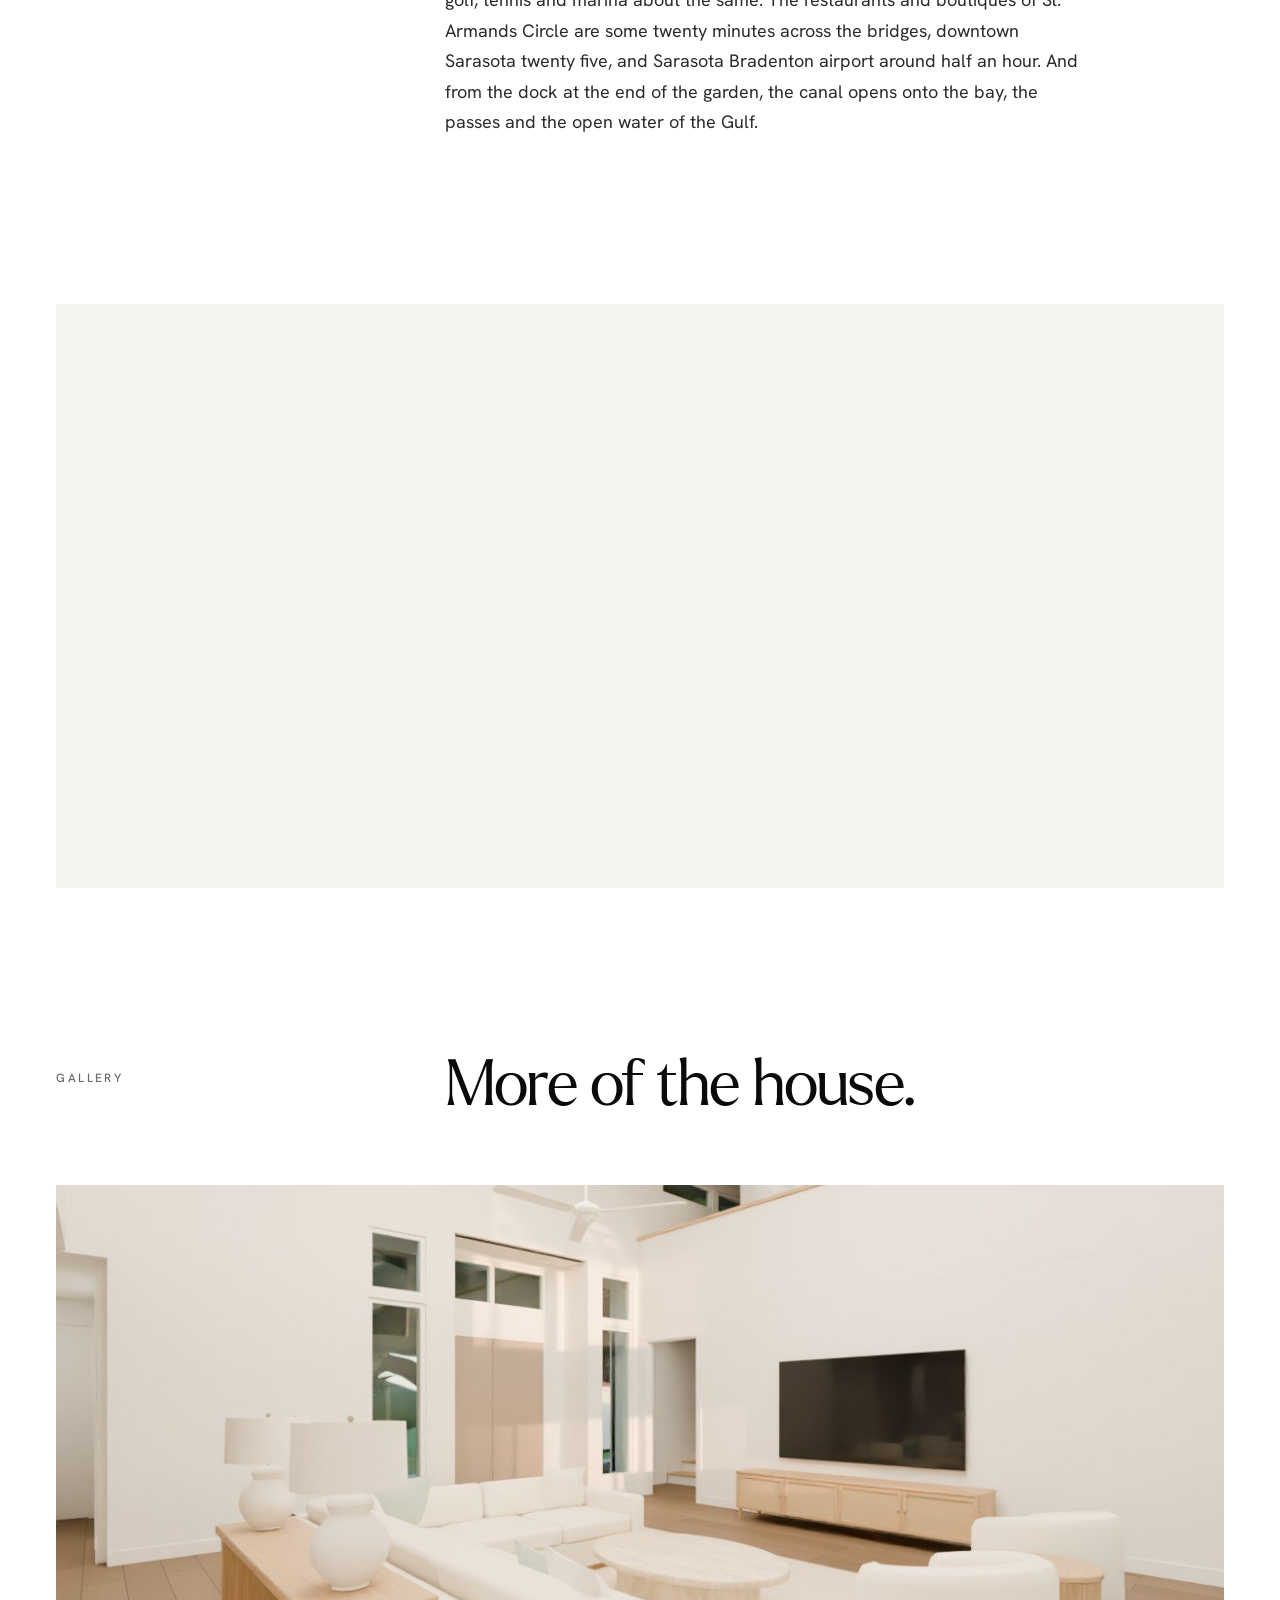
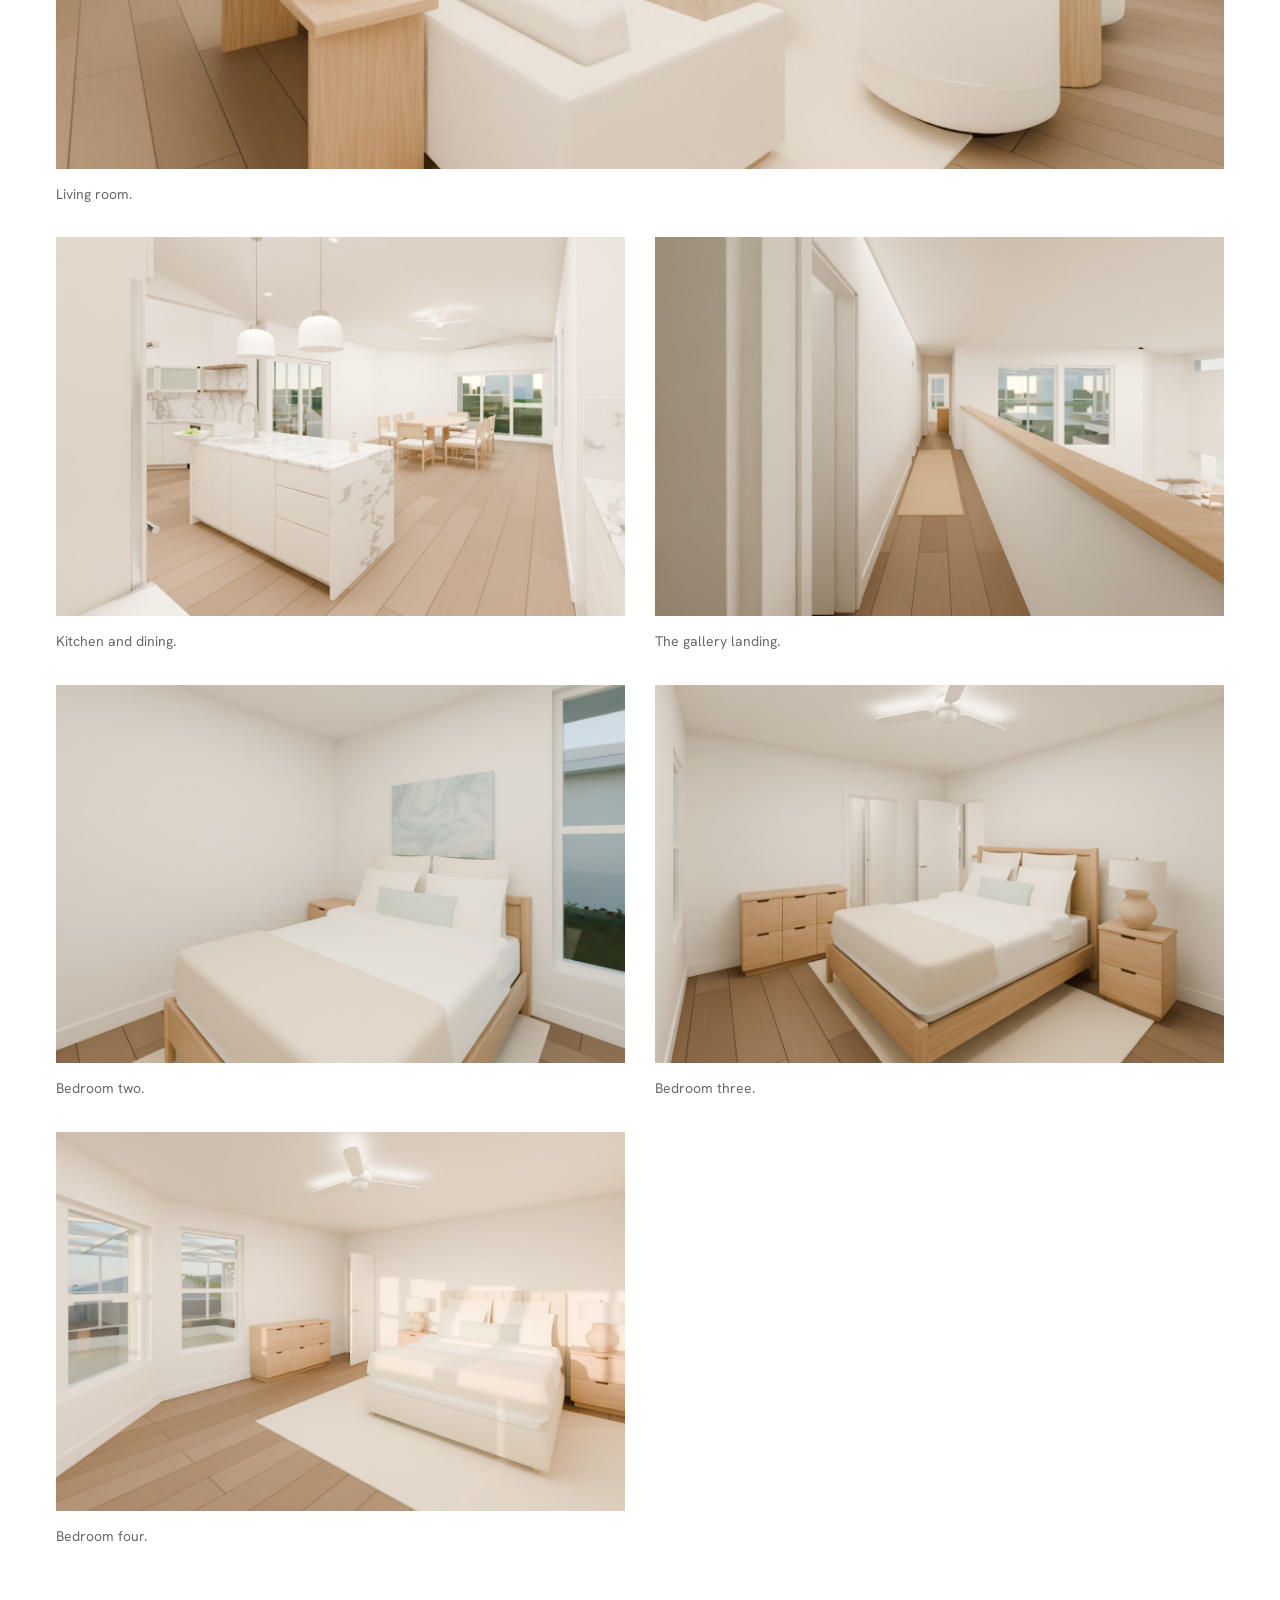
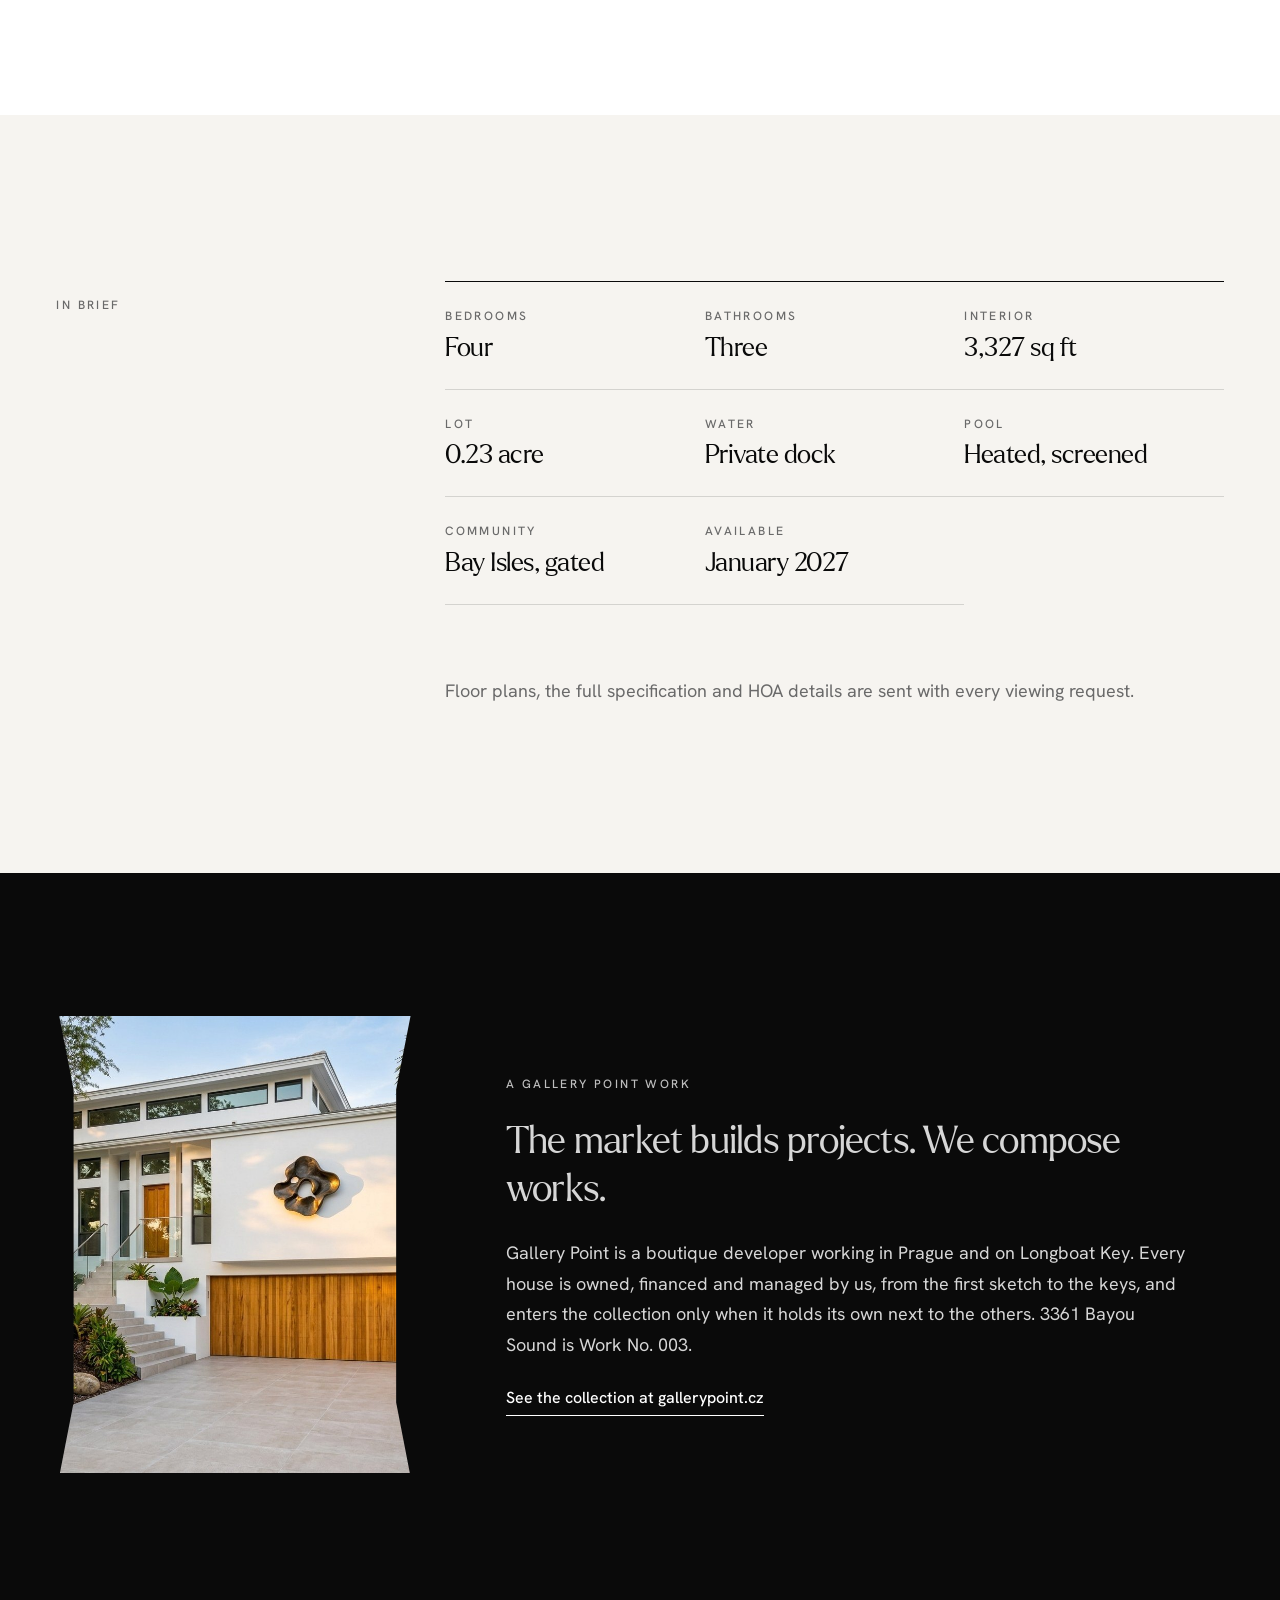
==== commit d48548f4: "Hero: restore page heading to 3361 Bayou Sound" ====
--- a/index.html
+++ b/index.html
@@ -74,7 +74,7 @@
     <span class="label">Gallery Point · Work No. 003</span>
     <span class="label">Bay Isles · Longboat Key · Florida</span>
   </div>
-  <h1 class="hero__title">3361 David Siwy</h1>
+  <h1 class="hero__title">3361 Bayou Sound</h1>
   <div class="hero__row">
     <p class="hero__sub">A private residence on the water, in the most sheltered corner of Longboat Key.</p>
     <p class="hero__price"><span class="label">Offered at</span><strong>$3,800,000</strong></p>
